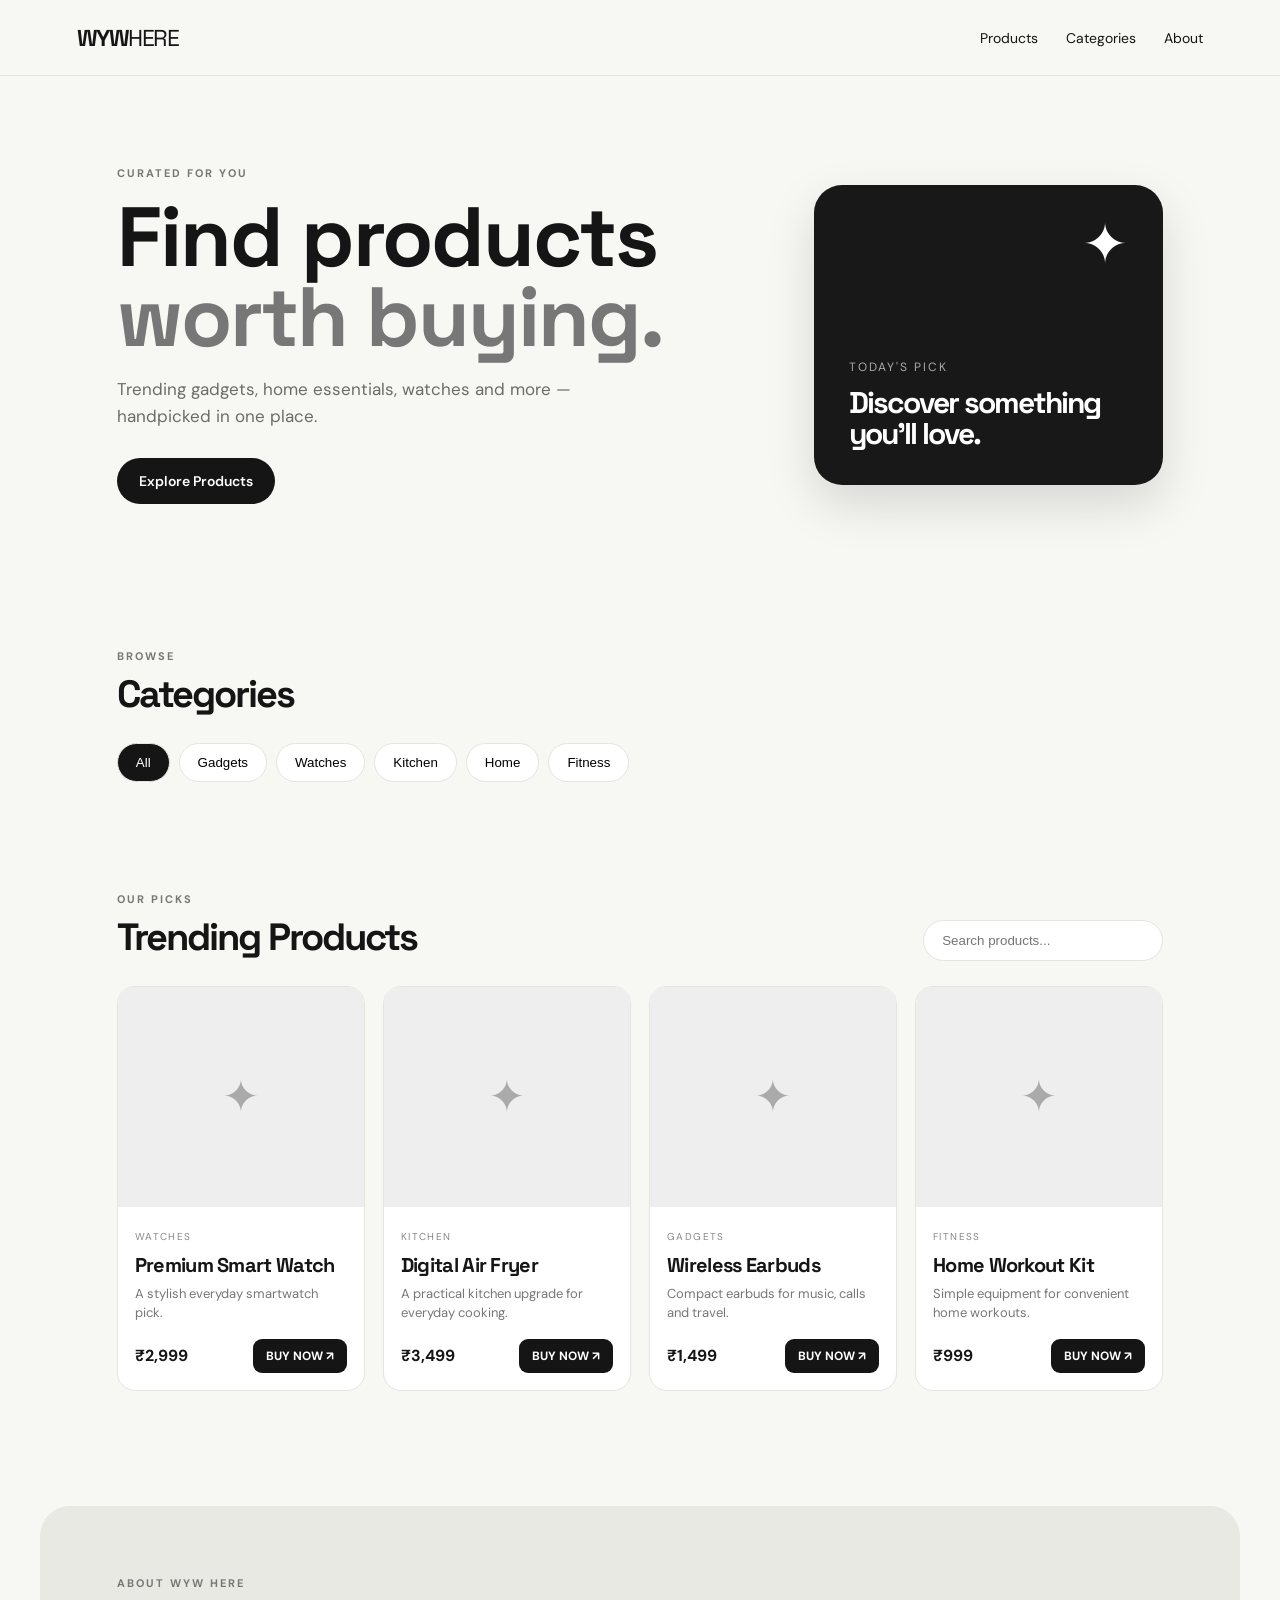
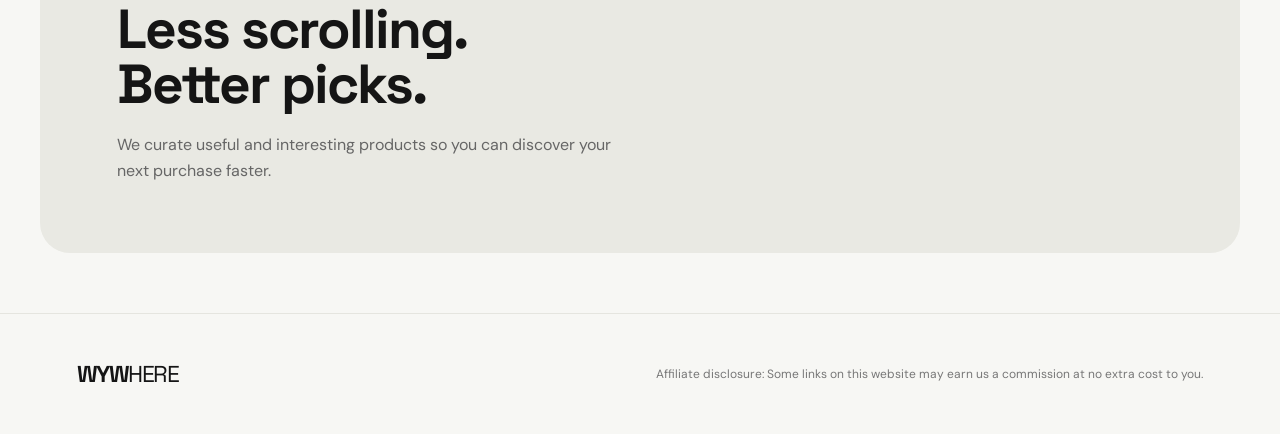
==== index.html @ dddff2cd "Add WYW HERE website" ====
<!DOCTYPE html>
<html lang="en">
<head>
  <meta charset="UTF-8">
  <meta name="viewport" content="width=device-width, initial-scale=1.0">
  <meta name="description" content="WYW Here - Discover useful products, trending finds and smart picks.">
  <title>WYW Here | Smart Product Picks</title>
  <link rel="stylesheet" href="style.css">
</head>
<body>
  <header class="header">
    <a class="logo" href="index.html">WYW<span>HERE</span></a>
    <nav>
      <a href="#products">Products</a>
      <a href="#categories">Categories</a>
      <a href="#about">About</a>
    </nav>
  </header>

  <main>
    <section class="hero">
      <div>
        <p class="eyebrow">CURATED FOR YOU</p>
        <h1>Find products<br><span>worth buying.</span></h1>
        <p class="hero-text">Trending gadgets, home essentials, watches and more — handpicked in one place.</p>
        <a class="primary-btn" href="#products">Explore Products</a>
      </div>
      <div class="hero-card">
        <div class="spark">✦</div>
        <p>Today's Pick</p>
        <h3>Discover something<br>you'll love.</h3>
      </div>
    </section>

    <section id="categories" class="section">
      <div class="section-head">
        <div><p class="eyebrow">BROWSE</p><h2>Categories</h2></div>
      </div>
      <div class="categories">
        <button data-category="All" class="cat active">All</button>
        <button data-category="Gadgets" class="cat">Gadgets</button>
        <button data-category="Watches" class="cat">Watches</button>
        <button data-category="Kitchen" class="cat">Kitchen</button>
        <button data-category="Home" class="cat">Home</button>
        <button data-category="Fitness" class="cat">Fitness</button>
      </div>
    </section>

    <section id="products" class="section">
      <div class="section-head products-head">
        <div><p class="eyebrow">OUR PICKS</p><h2>Trending Products</h2></div>
        <input id="search" class="search" type="search" placeholder="Search products...">
      </div>
      <div id="productGrid" class="product-grid"></div>
    </section>

    <section id="about" class="about">
      <p class="eyebrow">ABOUT WYW HERE</p>
      <h2>Less scrolling.<br>Better picks.</h2>
      <p>We curate useful and interesting products so you can discover your next purchase faster.</p>
    </section>
  </main>

  <footer>
    <div class="logo">WYW<span>HERE</span></div>
    <p>Affiliate disclosure: Some links on this website may earn us a commission at no extra cost to you.</p>
  </footer>

  <script src="products.js"></script>
  <script src="script.js"></script>
</body>
</html>
---- style.css ----
@import url('https://fonts.googleapis.com/css2?family=DM+Sans:wght@400;500;600;700&family=Space+Grotesk:wght@500;600;700&display=swap');
*{box-sizing:border-box;margin:0;padding:0}
:root{--bg:#f7f7f4;--ink:#151515;--muted:#6c6c67;--card:#fff;--line:#e5e5df}
body{font-family:"DM Sans",sans-serif;background:var(--bg);color:var(--ink)}
.header{height:76px;padding:0 6%;display:flex;align-items:center;justify-content:space-between;border-bottom:1px solid var(--line);background:#f7f7f4;position:sticky;top:0;z-index:10}
.logo{font-family:"Space Grotesk";font-weight:700;font-size:23px;letter-spacing:-1.5px;color:var(--ink);text-decoration:none}.logo span{font-weight:400}
nav{display:flex;gap:28px}nav a{color:var(--ink);text-decoration:none;font-size:14px}
.hero{max-width:1200px;margin:auto;min-height:500px;padding:90px 6%;display:grid;grid-template-columns:1.3fr .7fr;gap:50px;align-items:center}
.eyebrow{font-size:11px;font-weight:700;letter-spacing:2px;color:#777}
h1,h2,h3{font-family:"Space Grotesk",sans-serif;letter-spacing:-2px}
h1{font-size:clamp(50px,7vw,84px);line-height:.95;margin:18px 0}h1 span{color:#777}
.hero-text{max-width:500px;color:var(--muted);font-size:17px;line-height:1.6;margin-bottom:28px}
.primary-btn{display:inline-block;background:#151515;color:white;text-decoration:none;padding:14px 22px;border-radius:100px;font-weight:600;font-size:14px}
.hero-card{background:#181818;color:white;border-radius:28px;min-height:300px;padding:35px;display:flex;flex-direction:column;justify-content:flex-end;box-shadow:0 20px 50px #0002}.hero-card p{color:#aaa;font-size:12px;text-transform:uppercase;letter-spacing:2px}.hero-card h3{font-size:30px;line-height:1.05;margin-top:12px}.spark{font-size:55px;position:absolute;align-self:flex-end;margin-bottom:170px;color:#fff}
.section{max-width:1200px;margin:auto;padding:55px 6%}.section-head{display:flex;justify-content:space-between;align-items:end;margin-bottom:25px}h2{font-size:38px;margin-top:7px}
.categories{display:flex;gap:9px;flex-wrap:wrap}.cat{border:1px solid var(--line);background:white;border-radius:100px;padding:11px 18px;cursor:pointer}.cat.active{background:#151515;color:white}
.search{border:1px solid var(--line);background:white;border-radius:100px;padding:12px 18px;width:240px;outline:none}
.product-grid{display:grid;grid-template-columns:repeat(4,1fr);gap:18px}.product{background:var(--card);border:1px solid var(--line);border-radius:18px;overflow:hidden;transition:.2s}.product:hover{transform:translateY(-4px);box-shadow:0 15px 35px #0000000d}
.product-img{height:220px;background:#eee;display:flex;align-items:center;justify-content:center;overflow:hidden}.product-img img{width:100%;height:100%;object-fit:cover}.placeholder{font-size:45px;color:#aaa}
.product-info{padding:17px}.tag{font-size:10px;text-transform:uppercase;letter-spacing:1.4px;color:#888}.product h3{font-size:20px;letter-spacing:-.7px;margin:7px 0}.desc{font-size:13px;color:#777;line-height:1.45;min-height:38px}.bottom{display:flex;align-items:center;justify-content:space-between;margin-top:16px}.price{font-weight:700}.buy{background:#151515;color:#fff;text-decoration:none;padding:9px 13px;border-radius:9px;font-size:12px;font-weight:700}
.about{max-width:1200px;margin:60px auto;padding:70px 6%;background:#e9e9e3;border-radius:30px}.about h2{font-size:55px;line-height:1;margin:12px 0 20px}.about p:last-child{max-width:500px;color:#666;line-height:1.6}
footer{padding:45px 6%;border-top:1px solid var(--line);display:flex;justify-content:space-between;gap:30px;align-items:center;color:#777;font-size:12px}footer p{max-width:550px;text-align:right}
@media(max-width:850px){.hero{grid-template-columns:1fr;padding-top:60px}.hero-card{min-height:220px}.product-grid{grid-template-columns:repeat(2,1fr)}.products-head{align-items:start;flex-direction:column;gap:15px}.search{width:100%}}
@media(max-width:520px){nav{display:none}.header{padding:0 5%}.section{padding:40px 5%}.product-grid{grid-template-columns:1fr}.hero{padding:55px 5%}.about{margin:30px 5%;padding:45px 7%}.about h2{font-size:42px}footer{flex-direction:column;align-items:flex-start}footer p{text-align:left}}
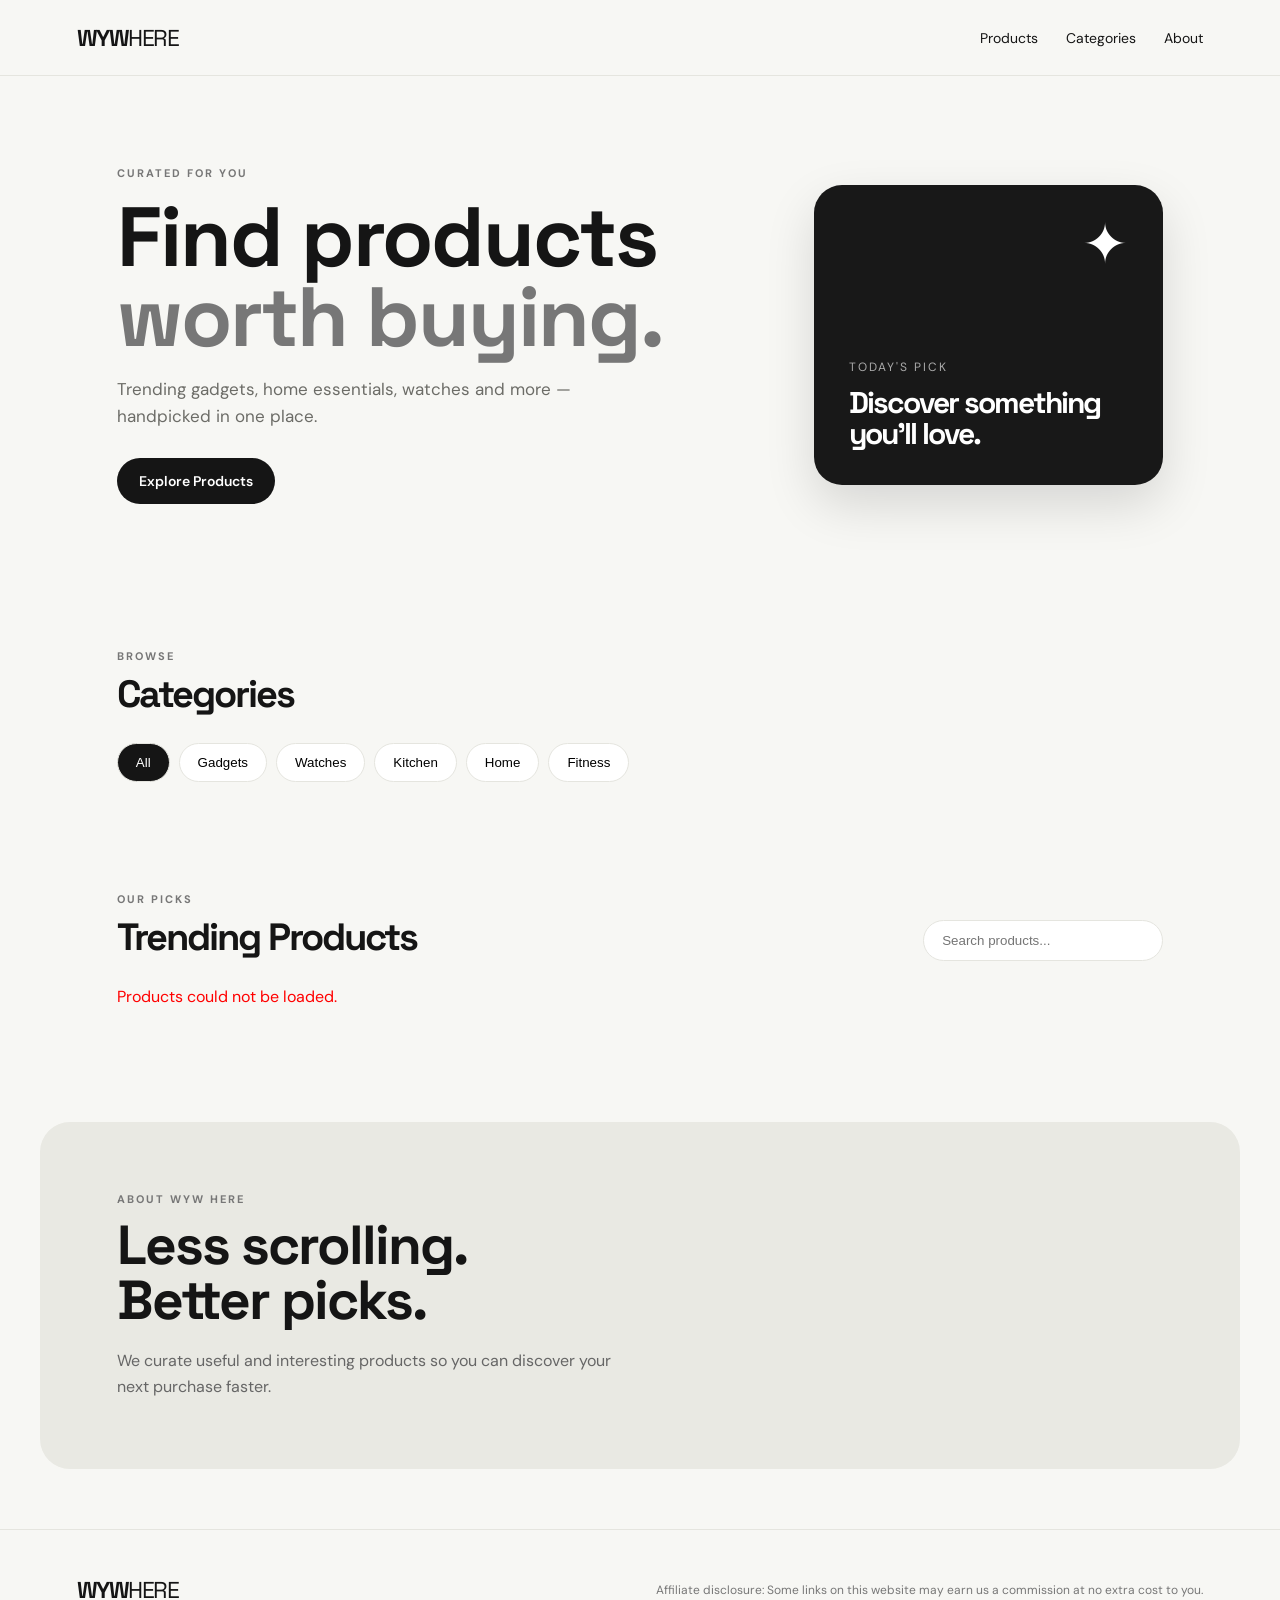
==== commit 28ac5f34: "Remove products.js script reference from index.html" ====
--- a/index.html
+++ b/index.html
@@ -66,7 +66,6 @@
     <p>Affiliate disclosure: Some links on this website may earn us a commission at no extra cost to you.</p>
   </footer>
 
-  <script src="products.js"></script>
   <script src="script.js"></script>
 </body>
-</html>+</html>
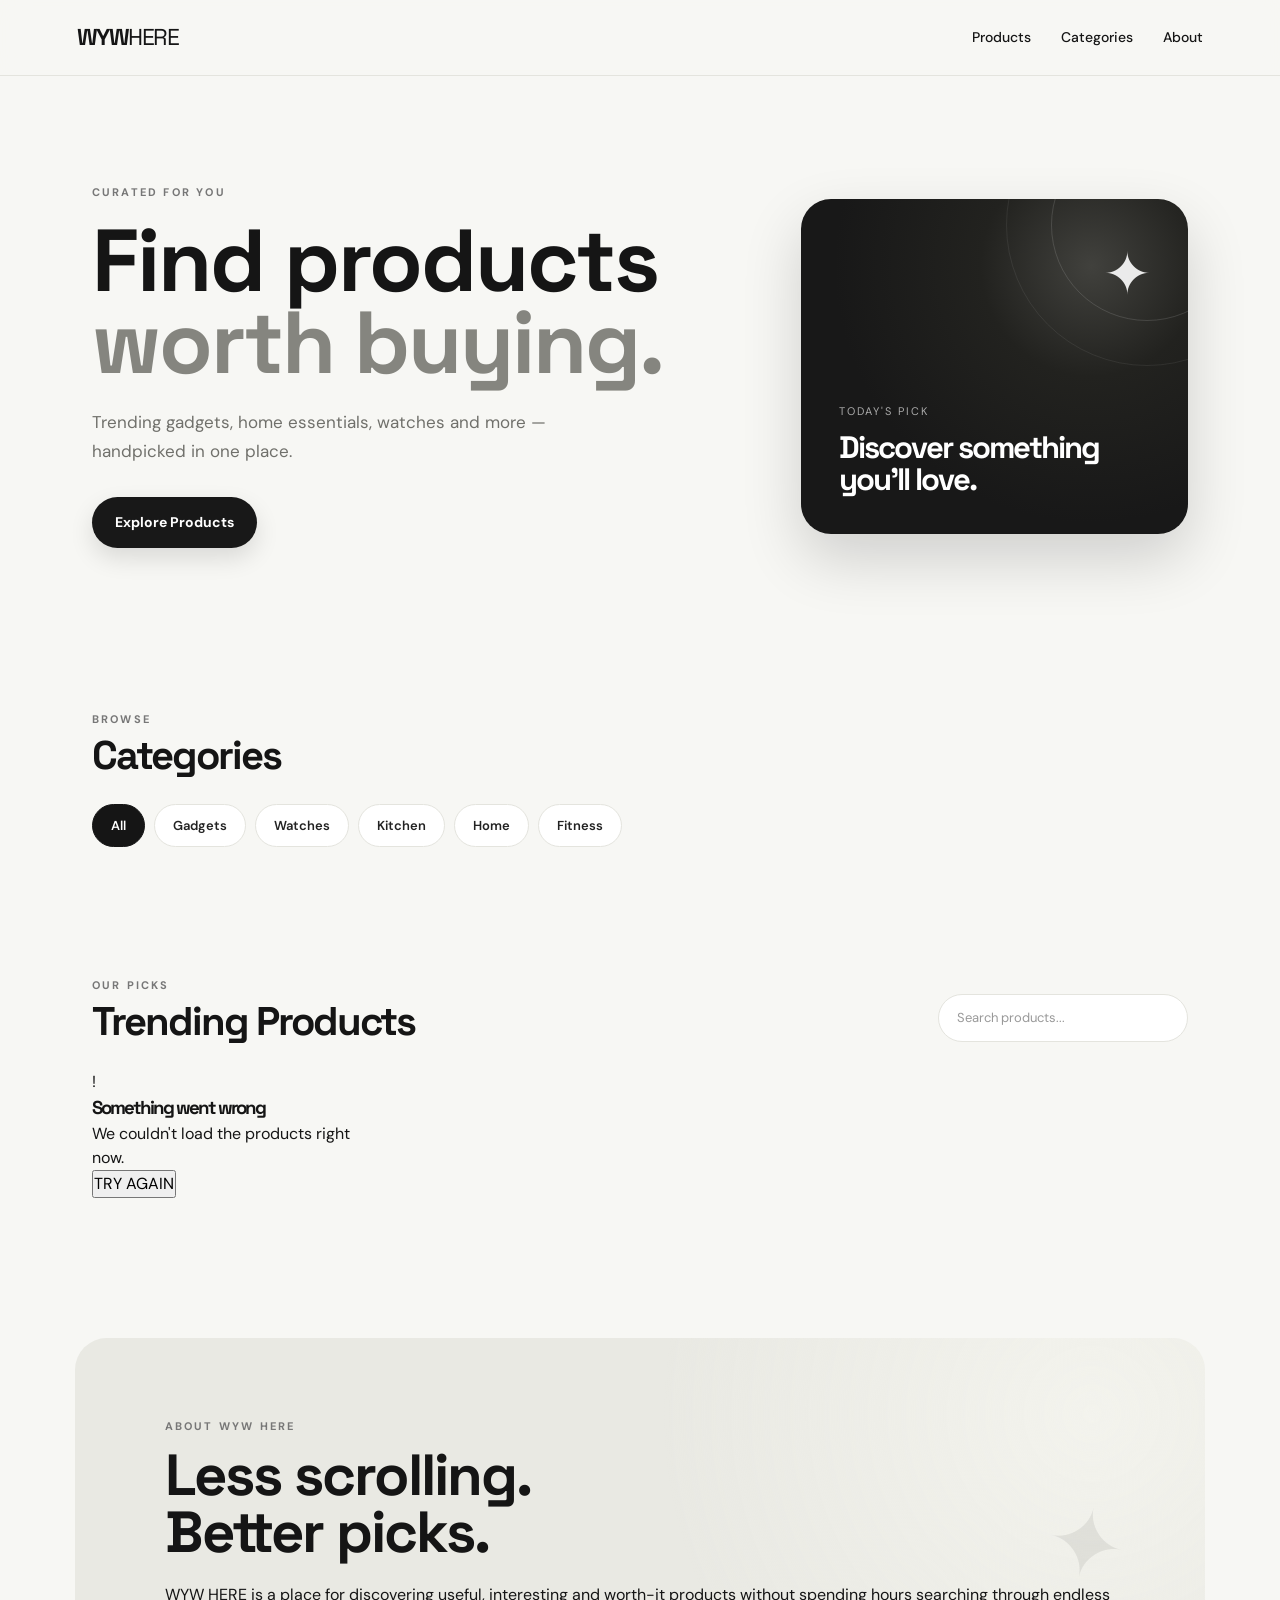
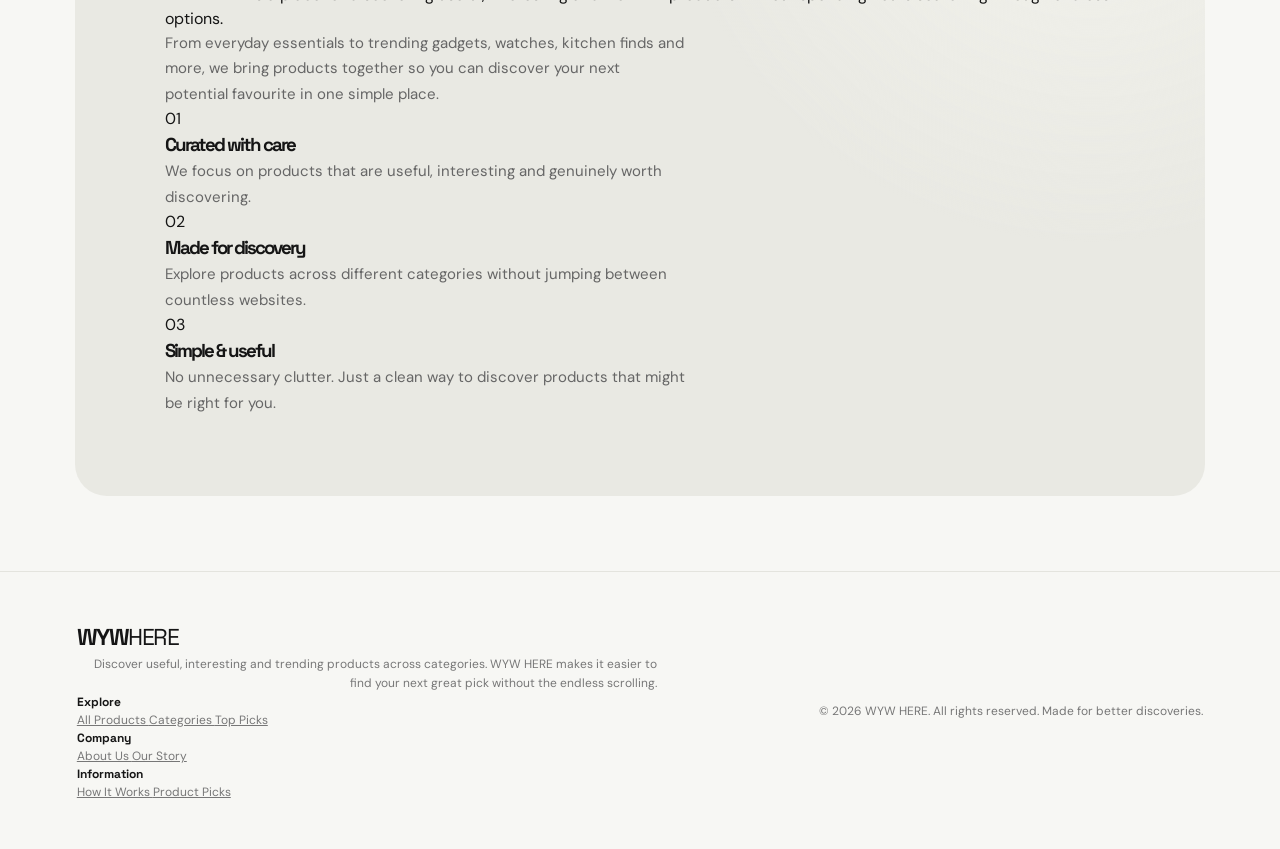
==== commit 2e656adf: "Refactor HTML structure and update content Updated meta tags, header, hero section, categories, prod" ====
--- a/index.html
+++ b/index.html
@@ -1,71 +1,521 @@
 <!DOCTYPE html>
 <html lang="en">
+
 <head>
+
   <meta charset="UTF-8">
-  <meta name="viewport" content="width=device-width, initial-scale=1.0">
-  <meta name="description" content="WYW Here - Discover useful products, trending finds and smart picks.">
-  <title>WYW Here | Smart Product Picks</title>
-  <link rel="stylesheet" href="style.css">
+
+  <meta
+    name="viewport"
+    content="width=device-width, initial-scale=1.0"
+  >
+
+  <meta
+    name="description"
+    content="WYW HERE - Discover useful, interesting and trending products worth buying."
+  >
+
+  <title>WYW HERE | Smart Product Picks</title>
+
+  <link
+    rel="stylesheet"
+    href="style.css"
+  >
+
 </head>
+
+
 <body>
+
+
+  <!-- =====================================================
+       HEADER
+  ===================================================== -->
+
   <header class="header">
-    <a class="logo" href="index.html">WYW<span>HERE</span></a>
+
+    <a
+      class="logo"
+      href="index.html"
+    >
+      WYW<span>HERE</span>
+    </a>
+
+
     <nav>
-      <a href="#products">Products</a>
-      <a href="#categories">Categories</a>
-      <a href="#about">About</a>
+
+      <a href="#products">
+        Products
+      </a>
+
+      <a href="#categories">
+        Categories
+      </a>
+
+      <a href="#about">
+        About
+      </a>
+
     </nav>
+
   </header>
 
+
+
   <main>
+
+
+    <!-- =====================================================
+         HERO
+    ===================================================== -->
+
     <section class="hero">
+
       <div>
-        <p class="eyebrow">CURATED FOR YOU</p>
-        <h1>Find products<br><span>worth buying.</span></h1>
-        <p class="hero-text">Trending gadgets, home essentials, watches and more — handpicked in one place.</p>
-        <a class="primary-btn" href="#products">Explore Products</a>
-      </div>
+
+        <p class="eyebrow">
+          CURATED FOR YOU
+        </p>
+
+
+        <h1>
+          Find products<br>
+          <span>worth buying.</span>
+        </h1>
+
+
+        <p class="hero-text">
+          Trending gadgets, home essentials, watches and more —
+          handpicked in one place.
+        </p>
+
+
+        <a
+          class="primary-btn"
+          href="#products"
+        >
+          Explore Products
+        </a>
+
+      </div>
+
+
+
       <div class="hero-card">
-        <div class="spark">✦</div>
-        <p>Today's Pick</p>
-        <h3>Discover something<br>you'll love.</h3>
-      </div>
+
+        <div class="spark">
+          ✦
+        </div>
+
+
+        <p>
+          TODAY'S PICK
+        </p>
+
+
+        <h3>
+          Discover something<br>
+          you'll love.
+        </h3>
+
+      </div>
+
     </section>
 
-    <section id="categories" class="section">
+
+
+    <!-- =====================================================
+         CATEGORIES
+    ===================================================== -->
+
+    <section
+      id="categories"
+      class="section"
+    >
+
       <div class="section-head">
-        <div><p class="eyebrow">BROWSE</p><h2>Categories</h2></div>
-      </div>
+
+        <div>
+
+          <p class="eyebrow">
+            BROWSE
+          </p>
+
+          <h2>
+            Categories
+          </h2>
+
+        </div>
+
+      </div>
+
+
+
       <div class="categories">
-        <button data-category="All" class="cat active">All</button>
-        <button data-category="Gadgets" class="cat">Gadgets</button>
-        <button data-category="Watches" class="cat">Watches</button>
-        <button data-category="Kitchen" class="cat">Kitchen</button>
-        <button data-category="Home" class="cat">Home</button>
-        <button data-category="Fitness" class="cat">Fitness</button>
-      </div>
+
+        <button
+          data-category="All"
+          class="cat active"
+        >
+          All
+        </button>
+
+
+        <button
+          data-category="Gadgets"
+          class="cat"
+        >
+          Gadgets
+        </button>
+
+
+        <button
+          data-category="Watches"
+          class="cat"
+        >
+          Watches
+        </button>
+
+
+        <button
+          data-category="Kitchen"
+          class="cat"
+        >
+          Kitchen
+        </button>
+
+
+        <button
+          data-category="Home"
+          class="cat"
+        >
+          Home
+        </button>
+
+
+        <button
+          data-category="Fitness"
+          class="cat"
+        >
+          Fitness
+        </button>
+
+      </div>
+
     </section>
 
-    <section id="products" class="section">
+
+
+    <!-- =====================================================
+         PRODUCTS
+    ===================================================== -->
+
+    <section
+      id="products"
+      class="section"
+    >
+
       <div class="section-head products-head">
-        <div><p class="eyebrow">OUR PICKS</p><h2>Trending Products</h2></div>
-        <input id="search" class="search" type="search" placeholder="Search products...">
-      </div>
-      <div id="productGrid" class="product-grid"></div>
+
+        <div>
+
+          <p class="eyebrow">
+            OUR PICKS
+          </p>
+
+          <h2>
+            Trending Products
+          </h2>
+
+        </div>
+
+
+        <input
+          id="search"
+          class="search"
+          type="search"
+          placeholder="Search products..."
+          aria-label="Search products"
+        >
+
+      </div>
+
+
+
+      <div
+        id="productGrid"
+        class="product-grid"
+      ></div>
+
     </section>
 
-    <section id="about" class="about">
-      <p class="eyebrow">ABOUT WYW HERE</p>
-      <h2>Less scrolling.<br>Better picks.</h2>
-      <p>We curate useful and interesting products so you can discover your next purchase faster.</p>
+
+
+    <!-- =====================================================
+         ABOUT WYW HERE
+    ===================================================== -->
+
+    <section
+      id="about"
+      class="about"
+    >
+
+
+      <div class="about-top">
+
+
+        <!-- LEFT -->
+
+        <div>
+
+          <p class="eyebrow">
+            ABOUT WYW HERE
+          </p>
+
+
+          <h2>
+            Less scrolling.<br>
+            Better picks.
+          </h2>
+
+        </div>
+
+
+
+        <!-- RIGHT -->
+
+        <div class="about-intro">
+
+          <p>
+            WYW HERE is a place for discovering useful,
+            interesting and worth-it products without spending
+            hours searching through endless options.
+          </p>
+
+
+          <p>
+            From everyday essentials to trending gadgets,
+            watches, kitchen finds and more, we bring products
+            together so you can discover your next potential
+            favourite in one simple place.
+          </p>
+
+        </div>
+
+      </div>
+
+
+
+      <!-- ABOUT FEATURES -->
+
+      <div class="about-features">
+
+
+        <div class="about-feature">
+
+          <div class="feature-number">
+            01
+          </div>
+
+
+          <h3>
+            Curated with care
+          </h3>
+
+
+          <p>
+            We focus on products that are useful,
+            interesting and genuinely worth discovering.
+          </p>
+
+        </div>
+
+
+
+        <div class="about-feature">
+
+          <div class="feature-number">
+            02
+          </div>
+
+
+          <h3>
+            Made for discovery
+          </h3>
+
+
+          <p>
+            Explore products across different categories
+            without jumping between countless websites.
+          </p>
+
+        </div>
+
+
+
+        <div class="about-feature">
+
+          <div class="feature-number">
+            03
+          </div>
+
+
+          <h3>
+            Simple & useful
+          </h3>
+
+
+          <p>
+            No unnecessary clutter. Just a clean way to
+            discover products that might be right for you.
+          </p>
+
+        </div>
+
+
+      </div>
+
+
     </section>
+
+
   </main>
 
-  <footer>
-    <div class="logo">WYW<span>HERE</span></div>
-    <p>Affiliate disclosure: Some links on this website may earn us a commission at no extra cost to you.</p>
+
+
+  <!-- =====================================================
+       FOOTER
+  ===================================================== -->
+
+  <footer class="site-footer">
+
+
+    <div class="footer-main">
+
+
+      <!-- BRAND -->
+
+      <div class="footer-brand">
+
+        <a
+          class="logo"
+          href="index.html"
+        >
+          WYW<span>HERE</span>
+        </a>
+
+
+        <p>
+          Discover useful, interesting and trending products
+          across categories. WYW HERE makes it easier to find
+          your next great pick without the endless scrolling.
+        </p>
+
+      </div>
+
+
+
+      <!-- EXPLORE -->
+
+      <div class="footer-column">
+
+        <h4>
+          Explore
+        </h4>
+
+
+        <a href="#products">
+          All Products
+        </a>
+
+
+        <a href="#categories">
+          Categories
+        </a>
+
+
+        <a href="#products">
+          Top Picks
+        </a>
+
+      </div>
+
+
+
+      <!-- COMPANY -->
+
+      <div class="footer-column">
+
+        <h4>
+          Company
+        </h4>
+
+
+        <a href="#about">
+          About Us
+        </a>
+
+
+        <a href="#about">
+          Our Story
+        </a>
+
+      </div>
+
+
+
+      <!-- INFORMATION -->
+
+      <div class="footer-column">
+
+        <h4>
+          Information
+        </h4>
+
+
+        <a href="#about">
+          How It Works
+        </a>
+
+
+        <a href="#products">
+          Product Picks
+        </a>
+
+      </div>
+
+
+    </div>
+
+
+
+    <!-- FOOTER BOTTOM -->
+
+    <div class="footer-bottom">
+
+      <span>
+        © 2026 WYW HERE. All rights reserved.
+      </span>
+
+
+      <span>
+        Made for better discoveries.
+      </span>
+
+    </div>
+
+
   </footer>
 
+
+
+  <!-- =====================================================
+       JAVASCRIPT
+  ===================================================== -->
+
   <script src="script.js"></script>
+
+
 </body>
+
 </html>
--- a/style.css
+++ b/style.css
@@ -1,24 +1,1462 @@
 @import url('https://fonts.googleapis.com/css2?family=DM+Sans:wght@400;500;600;700&family=Space+Grotesk:wght@500;600;700&display=swap');
-*{box-sizing:border-box;margin:0;padding:0}
-:root{--bg:#f7f7f4;--ink:#151515;--muted:#6c6c67;--card:#fff;--line:#e5e5df}
-body{font-family:"DM Sans",sans-serif;background:var(--bg);color:var(--ink)}
-.header{height:76px;padding:0 6%;display:flex;align-items:center;justify-content:space-between;border-bottom:1px solid var(--line);background:#f7f7f4;position:sticky;top:0;z-index:10}
-.logo{font-family:"Space Grotesk";font-weight:700;font-size:23px;letter-spacing:-1.5px;color:var(--ink);text-decoration:none}.logo span{font-weight:400}
-nav{display:flex;gap:28px}nav a{color:var(--ink);text-decoration:none;font-size:14px}
-.hero{max-width:1200px;margin:auto;min-height:500px;padding:90px 6%;display:grid;grid-template-columns:1.3fr .7fr;gap:50px;align-items:center}
-.eyebrow{font-size:11px;font-weight:700;letter-spacing:2px;color:#777}
-h1,h2,h3{font-family:"Space Grotesk",sans-serif;letter-spacing:-2px}
-h1{font-size:clamp(50px,7vw,84px);line-height:.95;margin:18px 0}h1 span{color:#777}
-.hero-text{max-width:500px;color:var(--muted);font-size:17px;line-height:1.6;margin-bottom:28px}
-.primary-btn{display:inline-block;background:#151515;color:white;text-decoration:none;padding:14px 22px;border-radius:100px;font-weight:600;font-size:14px}
-.hero-card{background:#181818;color:white;border-radius:28px;min-height:300px;padding:35px;display:flex;flex-direction:column;justify-content:flex-end;box-shadow:0 20px 50px #0002}.hero-card p{color:#aaa;font-size:12px;text-transform:uppercase;letter-spacing:2px}.hero-card h3{font-size:30px;line-height:1.05;margin-top:12px}.spark{font-size:55px;position:absolute;align-self:flex-end;margin-bottom:170px;color:#fff}
-.section{max-width:1200px;margin:auto;padding:55px 6%}.section-head{display:flex;justify-content:space-between;align-items:end;margin-bottom:25px}h2{font-size:38px;margin-top:7px}
-.categories{display:flex;gap:9px;flex-wrap:wrap}.cat{border:1px solid var(--line);background:white;border-radius:100px;padding:11px 18px;cursor:pointer}.cat.active{background:#151515;color:white}
-.search{border:1px solid var(--line);background:white;border-radius:100px;padding:12px 18px;width:240px;outline:none}
-.product-grid{display:grid;grid-template-columns:repeat(4,1fr);gap:18px}.product{background:var(--card);border:1px solid var(--line);border-radius:18px;overflow:hidden;transition:.2s}.product:hover{transform:translateY(-4px);box-shadow:0 15px 35px #0000000d}
-.product-img{height:220px;background:#eee;display:flex;align-items:center;justify-content:center;overflow:hidden}.product-img img{width:100%;height:100%;object-fit:cover}.placeholder{font-size:45px;color:#aaa}
-.product-info{padding:17px}.tag{font-size:10px;text-transform:uppercase;letter-spacing:1.4px;color:#888}.product h3{font-size:20px;letter-spacing:-.7px;margin:7px 0}.desc{font-size:13px;color:#777;line-height:1.45;min-height:38px}.bottom{display:flex;align-items:center;justify-content:space-between;margin-top:16px}.price{font-weight:700}.buy{background:#151515;color:#fff;text-decoration:none;padding:9px 13px;border-radius:9px;font-size:12px;font-weight:700}
-.about{max-width:1200px;margin:60px auto;padding:70px 6%;background:#e9e9e3;border-radius:30px}.about h2{font-size:55px;line-height:1;margin:12px 0 20px}.about p:last-child{max-width:500px;color:#666;line-height:1.6}
-footer{padding:45px 6%;border-top:1px solid var(--line);display:flex;justify-content:space-between;gap:30px;align-items:center;color:#777;font-size:12px}footer p{max-width:550px;text-align:right}
-@media(max-width:850px){.hero{grid-template-columns:1fr;padding-top:60px}.hero-card{min-height:220px}.product-grid{grid-template-columns:repeat(2,1fr)}.products-head{align-items:start;flex-direction:column;gap:15px}.search{width:100%}}
-@media(max-width:520px){nav{display:none}.header{padding:0 5%}.section{padding:40px 5%}.product-grid{grid-template-columns:1fr}.hero{padding:55px 5%}.about{margin:30px 5%;padding:45px 7%}.about h2{font-size:42px}footer{flex-direction:column;align-items:flex-start}footer p{text-align:left}}
+
+/* =========================================================
+   RESET
+========================================================= */
+
+*{
+  box-sizing:border-box;
+  margin:0;
+  padding:0;
+}
+
+html{
+  scroll-behavior:smooth;
+}
+
+body{
+  font-family:"DM Sans",sans-serif;
+  background:#f7f7f4;
+  color:#151515;
+  line-height:1.5;
+  overflow-x:hidden;
+}
+
+img{
+  display:block;
+  max-width:100%;
+}
+
+button,
+input{
+  font:inherit;
+}
+
+button{
+  cursor:pointer;
+}
+
+a{
+  color:inherit;
+}
+
+:root{
+  --bg:#f7f7f4;
+  --surface:#ffffff;
+  --surface-soft:#eeeeea;
+  --ink:#151515;
+  --muted:#70706b;
+  --muted-light:#92928c;
+  --line:#e4e4de;
+  --dark:#181818;
+  --radius:20px;
+  --shadow:0 18px 45px rgba(0,0,0,.07);
+  --shadow-hover:0 25px 60px rgba(0,0,0,.12);
+}
+
+
+/* =========================================================
+   GLOBAL TYPOGRAPHY
+========================================================= */
+
+h1,
+h2,
+h3,
+h4{
+  font-family:"Space Grotesk",sans-serif;
+  color:var(--ink);
+}
+
+h1,
+h2,
+h3{
+  letter-spacing:-2px;
+}
+
+::selection{
+  background:#151515;
+  color:#fff;
+}
+
+
+/* =========================================================
+   HEADER
+========================================================= */
+
+.header{
+  height:76px;
+  padding:0 6%;
+  display:flex;
+  align-items:center;
+  justify-content:space-between;
+
+  background:rgba(247,247,244,.92);
+  backdrop-filter:blur(14px);
+  -webkit-backdrop-filter:blur(14px);
+
+  border-bottom:1px solid var(--line);
+
+  position:sticky;
+  top:0;
+  z-index:100;
+
+  transition:.25s ease;
+}
+
+.logo{
+  font-family:"Space Grotesk",sans-serif;
+  font-weight:700;
+  font-size:23px;
+  letter-spacing:-1.5px;
+  color:var(--ink);
+  text-decoration:none;
+  white-space:nowrap;
+}
+
+.logo span{
+  font-weight:400;
+}
+
+nav{
+  display:flex;
+  align-items:center;
+  gap:30px;
+}
+
+nav a{
+  position:relative;
+  color:var(--ink);
+  text-decoration:none;
+  font-size:14px;
+  font-weight:500;
+  padding:8px 0;
+}
+
+nav a::after{
+  content:"";
+  position:absolute;
+  left:0;
+  bottom:2px;
+  width:0;
+  height:1.5px;
+  background:#151515;
+  transition:.25s ease;
+}
+
+nav a:hover::after{
+  width:100%;
+}
+
+
+/* =========================================================
+   HERO
+========================================================= */
+
+.hero{
+  max-width:1250px;
+  margin:auto;
+
+  min-height:570px;
+
+  padding:95px 6% 85px;
+
+  display:grid;
+  grid-template-columns:1.25fr .75fr;
+  gap:65px;
+
+  align-items:center;
+}
+
+.eyebrow{
+  font-size:11px;
+  font-weight:700;
+  letter-spacing:2.2px;
+  color:#777;
+}
+
+.hero h1{
+  font-size:clamp(54px,7vw,88px);
+  line-height:.93;
+  margin:20px 0 24px;
+  max-width:850px;
+}
+
+.hero h1 span{
+  color:#85857f;
+}
+
+.hero-text{
+  max-width:520px;
+  color:var(--muted);
+  font-size:17px;
+  line-height:1.7;
+  margin-bottom:32px;
+}
+
+.primary-btn{
+  display:inline-flex;
+  align-items:center;
+  justify-content:center;
+  gap:8px;
+
+  background:var(--dark);
+  color:#fff;
+
+  text-decoration:none;
+
+  padding:15px 23px;
+
+  border-radius:999px;
+
+  font-size:14px;
+  font-weight:700;
+
+  box-shadow:0 10px 25px rgba(0,0,0,.12);
+
+  transition:
+    transform .2s ease,
+    box-shadow .2s ease,
+    background .2s ease;
+}
+
+.primary-btn:hover{
+  background:#000;
+  transform:translateY(-2px);
+  box-shadow:0 15px 32px rgba(0,0,0,.18);
+}
+
+.primary-btn:active{
+  transform:translateY(0);
+}
+
+
+/* =========================================================
+   HERO CARD
+========================================================= */
+
+.hero-card{
+  position:relative;
+  overflow:hidden;
+
+  background:
+    radial-gradient(
+      circle at 75% 20%,
+      #41413d 0,
+      #22221f 28%,
+      #181818 65%
+    );
+
+  color:#fff;
+
+  border-radius:30px;
+
+  min-height:335px;
+
+  padding:38px;
+
+  display:flex;
+  flex-direction:column;
+  justify-content:flex-end;
+
+  box-shadow:0 25px 60px rgba(0,0,0,.16);
+
+  transition:
+    transform .3s ease,
+    box-shadow .3s ease;
+}
+
+.hero-card::before{
+  content:"";
+  position:absolute;
+
+  width:190px;
+  height:190px;
+
+  border:1px solid rgba(255,255,255,.13);
+  border-radius:50%;
+
+  top:-70px;
+  right:-55px;
+}
+
+.hero-card::after{
+  content:"";
+  position:absolute;
+
+  width:280px;
+  height:280px;
+
+  border:1px solid rgba(255,255,255,.07);
+  border-radius:50%;
+
+  top:-115px;
+  right:-100px;
+}
+
+.hero-card:hover{
+  transform:translateY(-5px);
+  box-shadow:0 30px 70px rgba(0,0,0,.2);
+}
+
+.hero-card p{
+  position:relative;
+  z-index:2;
+
+  color:#aaa;
+  font-size:11px;
+  text-transform:uppercase;
+  letter-spacing:2px;
+}
+
+.hero-card h3{
+  position:relative;
+  z-index:2;
+
+  color:#fff;
+
+  font-size:31px;
+  line-height:1.04;
+
+  margin-top:12px;
+}
+
+.spark{
+  position:absolute;
+
+  top:32px;
+  right:36px;
+
+  font-size:58px;
+
+  color:#fff;
+
+  opacity:.9;
+
+  z-index:2;
+
+  animation:
+    sparkle 3s ease-in-out infinite;
+}
+
+@keyframes sparkle{
+
+  0%,
+  100%{
+    transform:rotate(0deg) scale(1);
+  }
+
+  50%{
+    transform:rotate(12deg) scale(1.08);
+  }
+
+}
+
+
+/* =========================================================
+   SECTIONS
+========================================================= */
+
+.section{
+  max-width:1250px;
+  margin:auto;
+  padding:65px 6%;
+}
+
+.section-head{
+  display:flex;
+  justify-content:space-between;
+  align-items:flex-end;
+
+  gap:25px;
+
+  margin-bottom:28px;
+}
+
+h2{
+  font-size:40px;
+  line-height:1;
+  margin-top:8px;
+}
+
+
+/* =========================================================
+   CATEGORIES
+========================================================= */
+
+.categories{
+  display:flex;
+  gap:9px;
+  flex-wrap:wrap;
+}
+
+.cat{
+  border:1px solid var(--line);
+
+  background:#fff;
+  color:#222;
+
+  border-radius:999px;
+
+  padding:11px 18px;
+
+  font-size:13px;
+  font-weight:600;
+
+  transition:
+    background .2s ease,
+    color .2s ease,
+    border-color .2s ease,
+    transform .2s ease;
+}
+
+.cat:hover{
+  transform:translateY(-1px);
+  border-color:#c8c8c2;
+}
+
+.cat.active{
+  background:#151515;
+  color:#fff;
+  border-color:#151515;
+}
+
+
+/* =========================================================
+   SEARCH
+========================================================= */
+
+.search{
+  width:250px;
+
+  border:1px solid var(--line);
+
+  background:#fff;
+
+  color:#151515;
+
+  border-radius:999px;
+
+  padding:13px 18px;
+
+  outline:none;
+
+  font-size:13px;
+
+  transition:
+    border-color .2s ease,
+    box-shadow .2s ease,
+    width .2s ease;
+}
+
+.search::placeholder{
+  color:#999;
+}
+
+.search:focus{
+  border-color:#151515;
+  box-shadow:0 0 0 4px rgba(0,0,0,.05);
+}
+
+
+/* =========================================================
+   PRODUCT GRID
+========================================================= */
+
+.product-grid{
+  display:grid;
+  grid-template-columns:repeat(4,1fr);
+  gap:20px;
+}
+
+
+/* =========================================================
+   PRODUCT CARD
+========================================================= */
+
+.product{
+  background:var(--surface);
+
+  border:1px solid var(--line);
+
+  border-radius:20px;
+
+  overflow:hidden;
+
+  position:relative;
+
+  transition:
+    transform .25s ease,
+    box-shadow .25s ease,
+    border-color .25s ease;
+}
+
+.product:hover{
+  transform:translateY(-6px);
+
+  box-shadow:var(--shadow-hover);
+
+  border-color:#d8d8d1;
+}
+
+
+/* =========================================================
+   PRODUCT IMAGE
+========================================================= */
+
+.product-img{
+  height:235px;
+
+  background:
+    linear-gradient(
+      135deg,
+      #f0f0ec,
+      #e7e7e1
+    );
+
+  display:flex;
+  align-items:center;
+  justify-content:center;
+
+  overflow:hidden;
+
+  position:relative;
+}
+
+.product-img::after{
+  content:"";
+
+  position:absolute;
+  inset:0;
+
+  background:linear-gradient(
+    120deg,
+    transparent 35%,
+    rgba(255,255,255,.35),
+    transparent 65%
+  );
+
+  transform:translateX(-120%);
+
+  transition:.6s ease;
+
+  pointer-events:none;
+}
+
+.product:hover .product-img::after{
+  transform:translateX(120%);
+}
+
+.product-img img{
+  width:100%;
+  height:100%;
+
+  object-fit:cover;
+
+  transition:
+    transform .45s ease;
+}
+
+.product:hover .product-img img{
+  transform:scale(1.045);
+}
+
+.placeholder{
+  font-size:52px;
+  color:#aaa;
+}
+
+
+/* =========================================================
+   PRODUCT INFO
+========================================================= */
+
+.product-info{
+  padding:19px;
+}
+
+.tag{
+  display:inline-block;
+
+  font-size:10px;
+
+  text-transform:uppercase;
+
+  letter-spacing:1.5px;
+
+  color:#888;
+
+  font-weight:700;
+}
+
+.product h3{
+  font-size:20px;
+  line-height:1.15;
+
+  letter-spacing:-.8px;
+
+  margin:8px 0 7px;
+
+  display:-webkit-box;
+  -webkit-line-clamp:2;
+  -webkit-box-orient:vertical;
+
+  overflow:hidden;
+}
+
+.desc{
+  font-size:13px;
+  color:#777;
+
+  line-height:1.5;
+
+  min-height:39px;
+
+  display:-webkit-box;
+  -webkit-line-clamp:2;
+  -webkit-box-orient:vertical;
+
+  overflow:hidden;
+}
+
+.bottom{
+  display:flex;
+  align-items:center;
+  justify-content:space-between;
+
+  gap:12px;
+
+  margin-top:17px;
+}
+
+.price{
+  font-size:16px;
+  font-weight:700;
+  white-space:nowrap;
+}
+
+.buy{
+  display:inline-flex;
+  align-items:center;
+  justify-content:center;
+
+  background:#151515;
+  color:#fff;
+
+  text-decoration:none;
+
+  padding:10px 14px;
+
+  border-radius:10px;
+
+  font-size:11px;
+  font-weight:700;
+
+  white-space:nowrap;
+
+  transition:
+    background .2s ease,
+    transform .2s ease;
+}
+
+.buy:hover{
+  background:#000;
+  transform:translateY(-1px);
+}
+
+
+/* =========================================================
+   ABOUT
+========================================================= */
+
+.about{
+  max-width:1130px;
+
+  margin:75px auto;
+
+  padding:80px 7%;
+
+  background:
+    radial-gradient(
+      circle at 90% 10%,
+      #f3f3ed,
+      transparent 35%
+    ),
+    #e9e9e3;
+
+  border-radius:32px;
+
+  position:relative;
+
+  overflow:hidden;
+}
+
+.about::after{
+  content:"✦";
+
+  position:absolute;
+
+  right:7%;
+  top:18%;
+
+  font-size:95px;
+
+  color:rgba(0,0,0,.07);
+
+  transform:rotate(12deg);
+}
+
+.about h2{
+  font-size:58px;
+
+  line-height:.98;
+
+  margin:13px 0 22px;
+}
+
+.about p:last-child{
+  max-width:520px;
+
+  color:#666;
+
+  line-height:1.7;
+
+  font-size:15px;
+}
+
+
+/* =========================================================
+   FOOTER
+========================================================= */
+
+footer{
+  padding:48px 6%;
+
+  border-top:1px solid var(--line);
+
+  display:flex;
+
+  justify-content:space-between;
+
+  align-items:center;
+
+  gap:30px;
+
+  color:#777;
+
+  font-size:12px;
+
+  background:#f7f7f4;
+}
+
+footer p{
+  max-width:580px;
+
+  text-align:right;
+
+  line-height:1.6;
+}
+
+
+/* =========================================================
+   PRODUCT DETAIL PAGE
+========================================================= */
+
+.detail{
+  max-width:1200px;
+
+  margin:60px auto;
+
+  padding:0 6%;
+
+  display:grid;
+
+  grid-template-columns:1fr 1fr;
+
+  gap:60px;
+
+  align-items:center;
+}
+
+
+/* =========================================================
+   DETAIL GALLERY
+========================================================= */
+
+.gallery{
+  width:100%;
+}
+
+.detail-image{
+  height:520px;
+
+  background:
+    linear-gradient(
+      135deg,
+      #f0f0ec,
+      #e7e7e1
+    );
+
+  border-radius:28px;
+
+  display:flex;
+  align-items:center;
+  justify-content:center;
+
+  overflow:hidden;
+
+  position:relative;
+
+  border:1px solid var(--line);
+
+  box-shadow:0 20px 50px rgba(0,0,0,.06);
+}
+
+.detail-image img{
+  width:100%;
+  height:100%;
+
+  object-fit:cover;
+
+  transition:opacity .2s ease;
+}
+
+.detail-image .placeholder{
+  font-size:80px;
+  color:#aaa;
+}
+
+
+/* =========================================================
+   GALLERY BUTTONS
+========================================================= */
+
+.gallery-btn{
+  position:absolute;
+
+  top:50%;
+
+  transform:translateY(-50%);
+
+  width:44px;
+  height:44px;
+
+  border:1px solid rgba(255,255,255,.15);
+
+  border-radius:50%;
+
+  background:rgba(0,0,0,.72);
+
+  color:#fff;
+
+  font-size:25px;
+
+  cursor:pointer;
+
+  display:flex;
+
+  align-items:center;
+  justify-content:center;
+
+  z-index:5;
+
+  transition:
+    background .2s ease,
+    transform .2s ease;
+}
+
+.gallery-btn:hover{
+  background:#000;
+
+  transform:
+    translateY(-50%)
+    scale(1.06);
+}
+
+.gallery-prev{
+  left:16px;
+}
+
+.gallery-next{
+  right:16px;
+}
+
+
+/* =========================================================
+   THUMBNAILS
+========================================================= */
+
+.thumbnails{
+  display:flex;
+
+  gap:10px;
+
+  margin-top:14px;
+
+  overflow-x:auto;
+
+  padding-bottom:6px;
+
+  scrollbar-width:thin;
+}
+
+.thumbnail{
+  width:75px;
+  height:75px;
+
+  flex:0 0 75px;
+
+  border-radius:12px;
+
+  overflow:hidden;
+
+  cursor:pointer;
+
+  border:2px solid transparent;
+
+  background:#eee;
+
+  transition:
+    border-color .2s ease,
+    transform .2s ease;
+}
+
+.thumbnail:hover{
+  transform:translateY(-2px);
+}
+
+.thumbnail img{
+  width:100%;
+  height:100%;
+
+  object-fit:cover;
+}
+
+.thumbnail.active{
+  border-color:#151515;
+}
+
+
+/* =========================================================
+   DETAIL INFO
+========================================================= */
+
+.detail-info .tag{
+  font-size:11px;
+
+  text-transform:uppercase;
+
+  letter-spacing:2px;
+
+  color:#777;
+
+  font-weight:700;
+}
+
+.detail-info h1{
+  font-size:clamp(40px,5vw,62px);
+
+  line-height:.98;
+
+  margin:13px 0;
+
+  letter-spacing:-2.5px;
+}
+
+.detail-price{
+  font-size:27px;
+
+  font-weight:700;
+
+  margin:20px 0;
+}
+
+.detail-desc{
+  color:#666;
+
+  line-height:1.75;
+
+  max-width:520px;
+
+  font-size:15px;
+}
+
+.buy-large{
+  display:inline-flex;
+
+  align-items:center;
+  justify-content:center;
+
+  margin-top:27px;
+
+  background:#151515;
+
+  color:#fff;
+
+  text-decoration:none;
+
+  padding:16px 25px;
+
+  border-radius:12px;
+
+  font-weight:700;
+
+  font-size:14px;
+
+  box-shadow:0 10px 25px rgba(0,0,0,.12);
+
+  transition:
+    transform .2s ease,
+    background .2s ease,
+    box-shadow .2s ease;
+}
+
+.buy-large:hover{
+  background:#000;
+
+  transform:translateY(-2px);
+
+  box-shadow:0 15px 32px rgba(0,0,0,.18);
+}
+
+.back-link{
+  display:inline-flex;
+
+  margin-top:22px;
+
+  color:#555;
+
+  text-decoration:none;
+
+  font-size:14px;
+
+  transition:
+    color .2s ease,
+    transform .2s ease;
+}
+
+.back-link:hover{
+  color:#111;
+
+  transform:translateX(-2px);
+}
+
+
+/* =========================================================
+   NOT FOUND
+========================================================= */
+
+.not-found{
+  max-width:700px;
+
+  margin:120px auto;
+
+  padding:30px;
+
+  text-align:center;
+}
+
+.not-found h1{
+  font-size:48px;
+
+  margin-bottom:15px;
+}
+
+.not-found p{
+  color:#777;
+
+  margin-bottom:10px;
+}
+
+
+/* =========================================================
+   EMPTY PRODUCT MESSAGE
+========================================================= */
+
+.product-grid > p{
+  grid-column:1/-1;
+
+  padding:45px 20px;
+
+  text-align:center;
+
+  color:#777;
+
+  background:#fff;
+
+  border:1px dashed var(--line);
+
+  border-radius:18px;
+}
+
+
+/* =========================================================
+   FOCUS / ACCESSIBILITY
+========================================================= */
+
+a:focus-visible,
+button:focus-visible,
+input:focus-visible{
+  outline:3px solid rgba(0,0,0,.2);
+
+  outline-offset:3px;
+}
+
+
+/* =========================================================
+   SCROLLBAR
+========================================================= */
+
+::-webkit-scrollbar{
+  width:9px;
+  height:9px;
+}
+
+::-webkit-scrollbar-track{
+  background:#f1f1ed;
+}
+
+::-webkit-scrollbar-thumb{
+  background:#c9c9c2;
+
+  border-radius:999px;
+}
+
+::-webkit-scrollbar-thumb:hover{
+  background:#aaa9a2;
+}
+
+
+/* =========================================================
+   TABLET
+========================================================= */
+
+@media(max-width:1050px){
+
+  .hero{
+    grid-template-columns:1fr .8fr;
+    gap:40px;
+  }
+
+  .product-grid{
+    grid-template-columns:repeat(3,1fr);
+  }
+
+  .detail{
+    gap:40px;
+  }
+
+}
+
+
+/* =========================================================
+   TABLET / MOBILE
+========================================================= */
+
+@media(max-width:850px){
+
+  .header{
+    height:70px;
+
+    padding:0 5%;
+  }
+
+  nav{
+    gap:20px;
+  }
+
+  .hero{
+    grid-template-columns:1fr;
+
+    padding:
+      65px 5%
+      60px;
+
+    min-height:auto;
+
+    gap:40px;
+  }
+
+  .hero h1{
+    font-size:clamp(52px,11vw,76px);
+  }
+
+  .hero-card{
+    min-height:250px;
+  }
+
+  .section{
+    padding:
+      50px 5%;
+  }
+
+  .product-grid{
+    grid-template-columns:repeat(2,1fr);
+  }
+
+  .products-head{
+    align-items:flex-start;
+
+    flex-direction:column;
+
+    gap:16px;
+  }
+
+  .search{
+    width:100%;
+  }
+
+  .about{
+    margin:
+      45px 5%;
+
+    padding:
+      60px 7%;
+  }
+
+  .about h2{
+    font-size:48px;
+  }
+
+  footer{
+    padding:
+      40px 5%;
+  }
+
+  .detail{
+    grid-template-columns:1fr;
+
+    margin-top:40px;
+
+    gap:35px;
+  }
+
+  .detail-image{
+    height:450px;
+  }
+
+}
+
+
+/* =========================================================
+   MOBILE
+========================================================= */
+
+@media(max-width:560px){
+
+  .header{
+    padding:0 5%;
+  }
+
+  .logo{
+    font-size:21px;
+  }
+
+  nav{
+    display:none;
+  }
+
+  .hero{
+    padding:
+      52px 5%
+      50px;
+  }
+
+  .hero h1{
+    font-size:53px;
+
+    letter-spacing:-2.8px;
+  }
+
+  .hero-text{
+    font-size:15px;
+
+    line-height:1.65;
+  }
+
+  .hero-card{
+    min-height:220px;
+
+    padding:28px;
+
+    border-radius:24px;
+  }
+
+  .hero-card h3{
+    font-size:27px;
+  }
+
+  .spark{
+    font-size:45px;
+
+    top:25px;
+    right:28px;
+  }
+
+  .section{
+    padding:
+      42px 5%;
+  }
+
+  h2{
+    font-size:34px;
+  }
+
+  .categories{
+    gap:7px;
+  }
+
+  .cat{
+    padding:
+      9px 14px;
+
+    font-size:12px;
+  }
+
+  .product-grid{
+    grid-template-columns:1fr;
+
+    gap:16px;
+  }
+
+  .product-img{
+    height:260px;
+  }
+
+  .product-info{
+    padding:18px;
+  }
+
+  .about{
+    margin:
+      30px 5%;
+
+    padding:
+      48px 7%;
+
+    border-radius:25px;
+  }
+
+  .about h2{
+    font-size:41px;
+
+    letter-spacing:-2px;
+  }
+
+  .about::after{
+    font-size:65px;
+  }
+
+  footer{
+    flex-direction:column;
+
+    align-items:flex-start;
+
+    gap:18px;
+  }
+
+  footer p{
+    text-align:left;
+  }
+
+
+  /* DETAIL MOBILE */
+
+  .detail{
+    padding:0 5%;
+
+    margin:
+      30px auto
+      50px;
+  }
+
+  .detail-image{
+    height:360px;
+
+    border-radius:22px;
+  }
+
+  .gallery-btn{
+    width:40px;
+    height:40px;
+
+    font-size:21px;
+  }
+
+  .thumbnail{
+    width:65px;
+    height:65px;
+
+    flex-basis:65px;
+  }
+
+  .detail-info h1{
+    font-size:42px;
+
+    letter-spacing:-2px;
+  }
+
+  .detail-price{
+    font-size:24px;
+  }
+
+  .detail-desc{
+    font-size:14px;
+  }
+
+  .buy-large{
+    width:100%;
+
+    padding:15px 20px;
+  }
+
+}
+
+
+/* =========================================================
+   VERY SMALL DEVICES
+========================================================= */
+
+@media(max-width:380px){
+
+  .hero h1{
+    font-size:47px;
+  }
+
+  .hero-card{
+    min-height:205px;
+  }
+
+  .product-img{
+    height:230px;
+  }
+
+  .about h2{
+    font-size:36px;
+  }
+
+  .detail-image{
+    height:310px;
+  }
+
+}
+
+
+/* =========================================================
+   REDUCED MOTION
+========================================================= */
+
+@media(prefers-reduced-motion:reduce){
+
+  html{
+    scroll-behavior:auto;
+  }
+
+  *,
+  *::before,
+  *::after{
+    animation-duration:.01ms !important;
+    animation-iteration-count:1 !important;
+    transition-duration:.01ms !important;
+  }
+
+}
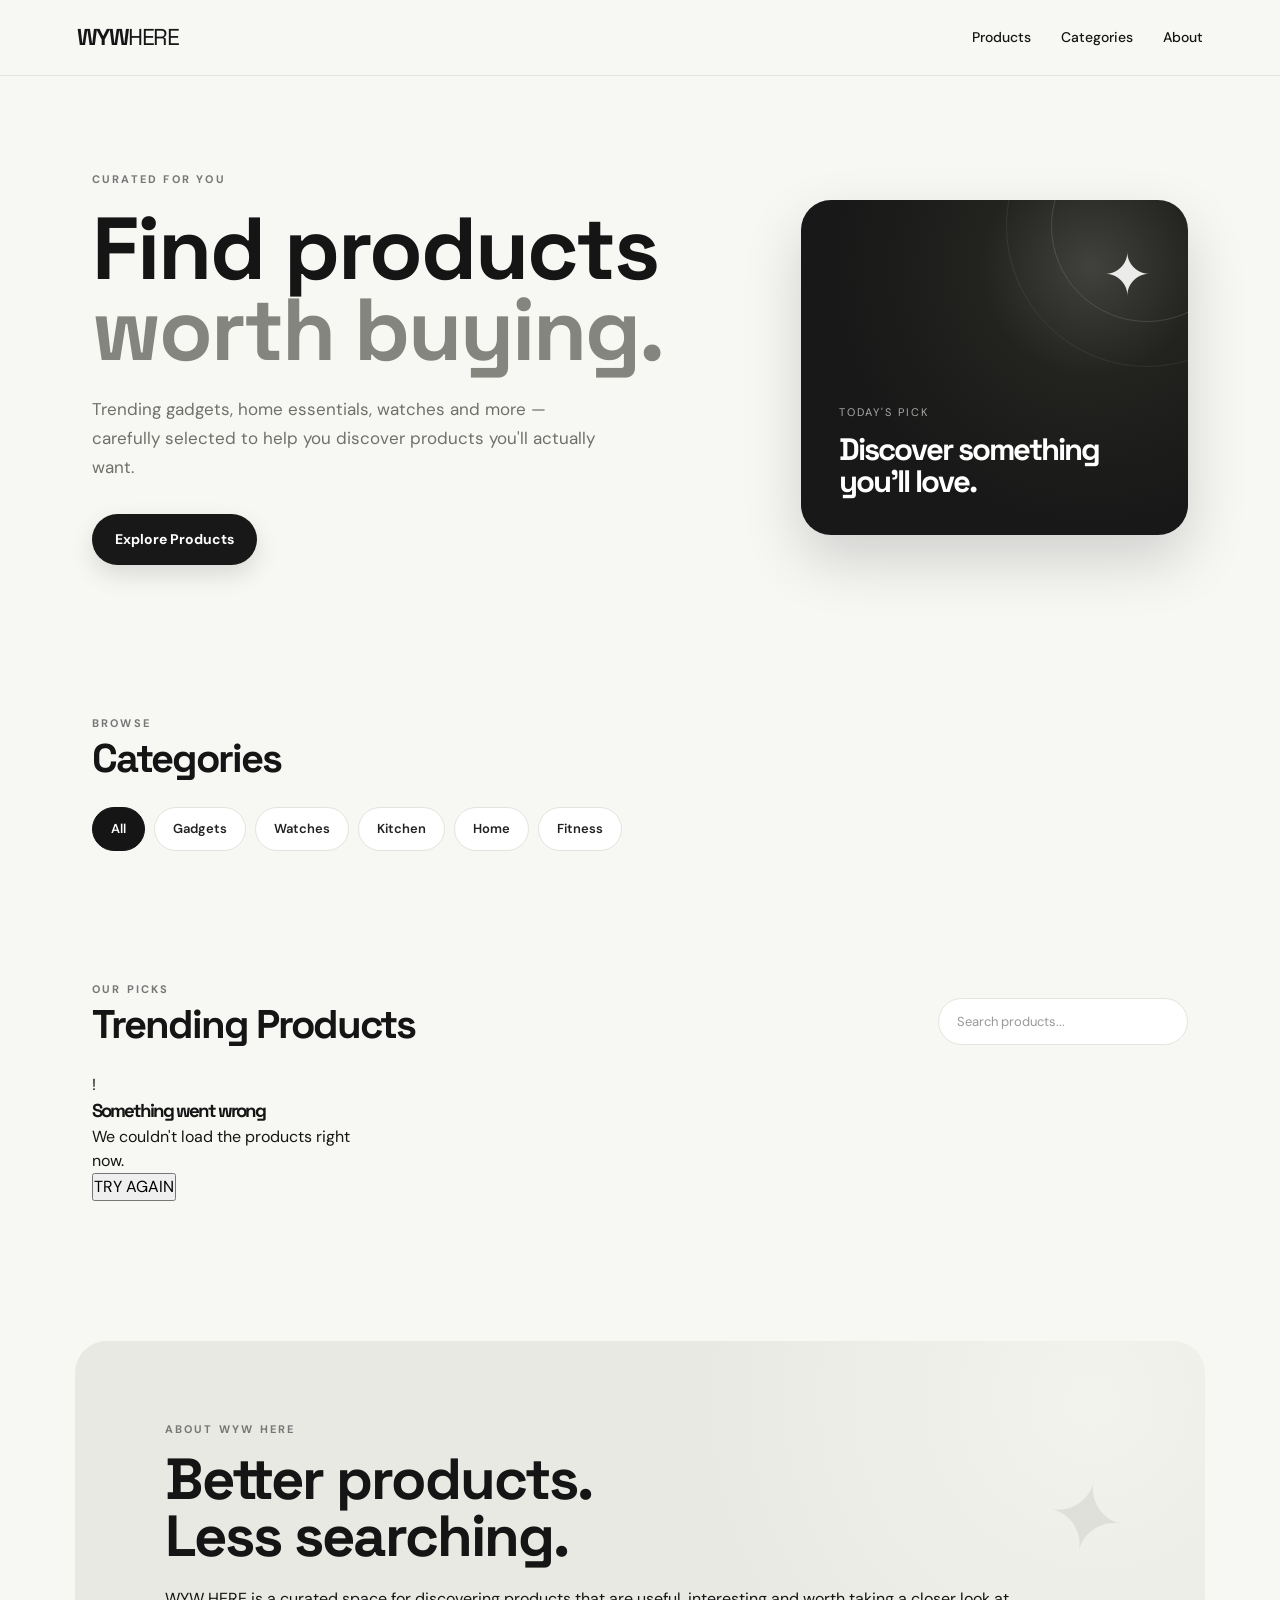
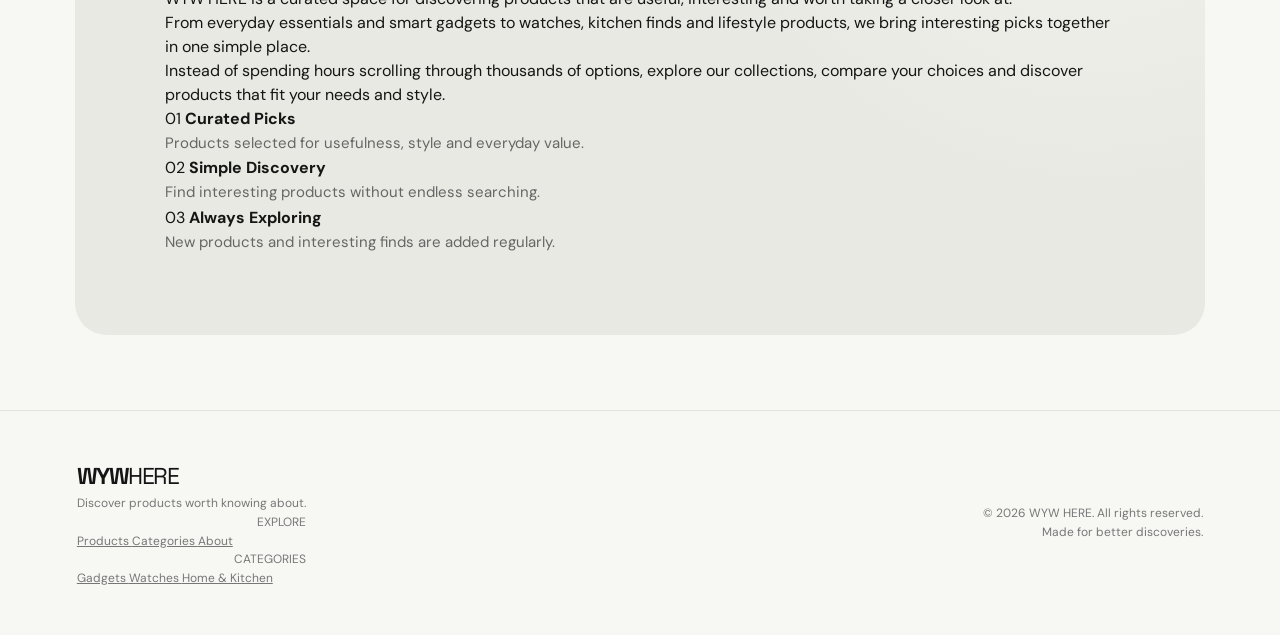
==== commit 11d21ef4: "Refine text and structure in index.html Updated text content and improved formatting for better read" ====
--- a/index.html
+++ b/index.html
@@ -12,10 +12,10 @@
 
   <meta
     name="description"
-    content="WYW HERE - Discover useful, interesting and trending products worth buying."
+    content="WYW Here - Discover useful products, trending finds and smart picks."
   >
 
-  <title>WYW HERE | Smart Product Picks</title>
+  <title>WYW Here | Smart Product Picks</title>
 
   <link
     rel="stylesheet"
@@ -28,9 +28,9 @@
 <body>
 
 
-  <!-- =====================================================
+  <!-- =========================
        HEADER
-  ===================================================== -->
+  ========================== -->
 
   <header class="header">
 
@@ -65,13 +65,13 @@
   <main>
 
 
-    <!-- =====================================================
+    <!-- =========================
          HERO
-    ===================================================== -->
+    ========================== -->
 
     <section class="hero">
 
-      <div>
+      <div class="hero-content">
 
         <p class="eyebrow">
           CURATED FOR YOU
@@ -86,7 +86,8 @@
 
         <p class="hero-text">
           Trending gadgets, home essentials, watches and more —
-          handpicked in one place.
+          carefully selected to help you discover products
+          you'll actually want.
         </p>
 
 
@@ -100,7 +101,6 @@
       </div>
 
 
-
       <div class="hero-card">
 
         <div class="spark">
@@ -108,15 +108,19 @@
         </div>
 
 
-        <p>
-          TODAY'S PICK
-        </p>
-
-
-        <h3>
-          Discover something<br>
-          you'll love.
-        </h3>
+        <div class="hero-card-content">
+
+          <p>
+            TODAY'S PICK
+          </p>
+
+
+          <h3>
+            Discover something<br>
+            you'll love.
+          </h3>
+
+        </div>
 
       </div>
 
@@ -124,9 +128,9 @@
 
 
 
-    <!-- =====================================================
+    <!-- =========================
          CATEGORIES
-    ===================================================== -->
+    ========================== -->
 
     <section
       id="categories"
@@ -141,6 +145,7 @@
             BROWSE
           </p>
 
+
           <h2>
             Categories
           </h2>
@@ -150,7 +155,6 @@
       </div>
 
 
-
       <div class="categories">
 
         <button
@@ -206,13 +210,13 @@
 
 
 
-    <!-- =====================================================
+    <!-- =========================
          PRODUCTS
-    ===================================================== -->
+    ========================== -->
 
     <section
       id="products"
-      class="section"
+      class="section products-section"
     >
 
       <div class="section-head products-head">
@@ -222,6 +226,7 @@
           <p class="eyebrow">
             OUR PICKS
           </p>
+
 
           <h2>
             Trending Products
@@ -235,11 +240,10 @@
           class="search"
           type="search"
           placeholder="Search products..."
-          aria-label="Search products"
-        >
-
-      </div>
-
+          autocomplete="off"
+        >
+
+      </div>
 
 
       <div
@@ -251,22 +255,18 @@
 
 
 
-    <!-- =====================================================
-         ABOUT WYW HERE
-    ===================================================== -->
+    <!-- =========================
+         ABOUT
+    ========================== -->
 
     <section
       id="about"
       class="about"
     >
 
-
-      <div class="about-top">
-
-
-        <!-- LEFT -->
-
-        <div>
+      <div class="about-inner">
+
+        <div class="about-heading">
 
           <p class="eyebrow">
             ABOUT WYW HERE
@@ -274,126 +274,90 @@
 
 
           <h2>
-            Less scrolling.<br>
-            Better picks.
+            Better products.<br>
+            Less searching.
           </h2>
 
         </div>
 
 
-
-        <!-- RIGHT -->
-
-        <div class="about-intro">
+        <div class="about-content">
+
+          <p class="about-lead">
+            WYW HERE is a curated space for discovering
+            products that are useful, interesting and worth
+            taking a closer look at.
+          </p>
+
 
           <p>
-            WYW HERE is a place for discovering useful,
-            interesting and worth-it products without spending
-            hours searching through endless options.
+            From everyday essentials and smart gadgets to
+            watches, kitchen finds and lifestyle products,
+            we bring interesting picks together in one simple
+            place.
           </p>
 
 
           <p>
-            From everyday essentials to trending gadgets,
-            watches, kitchen finds and more, we bring products
-            together so you can discover your next potential
-            favourite in one simple place.
-          </p>
-
-        </div>
-
-      </div>
-
-
-
-      <!-- ABOUT FEATURES -->
-
-      <div class="about-features">
-
-
-        <div class="about-feature">
-
-          <div class="feature-number">
-            01
+            Instead of spending hours scrolling through
+            thousands of options, explore our collections,
+            compare your choices and discover products that
+            fit your needs and style.
+          </p>
+
+
+          <div class="about-points">
+
+            <div>
+              <span>01</span>
+              <strong>Curated Picks</strong>
+              <p>
+                Products selected for usefulness,
+                style and everyday value.
+              </p>
+            </div>
+
+
+            <div>
+              <span>02</span>
+              <strong>Simple Discovery</strong>
+              <p>
+                Find interesting products without
+                endless searching.
+              </p>
+            </div>
+
+
+            <div>
+              <span>03</span>
+              <strong>Always Exploring</strong>
+              <p>
+                New products and interesting finds
+                are added regularly.
+              </p>
+            </div>
+
           </div>
 
-
-          <h3>
-            Curated with care
-          </h3>
-
-
-          <p>
-            We focus on products that are useful,
-            interesting and genuinely worth discovering.
-          </p>
-
-        </div>
-
-
-
-        <div class="about-feature">
-
-          <div class="feature-number">
-            02
-          </div>
-
-
-          <h3>
-            Made for discovery
-          </h3>
-
-
-          <p>
-            Explore products across different categories
-            without jumping between countless websites.
-          </p>
-
-        </div>
-
-
-
-        <div class="about-feature">
-
-          <div class="feature-number">
-            03
-          </div>
-
-
-          <h3>
-            Simple & useful
-          </h3>
-
-
-          <p>
-            No unnecessary clutter. Just a clean way to
-            discover products that might be right for you.
-          </p>
-
-        </div>
-
-
-      </div>
-
+        </div>
+
+      </div>
 
     </section>
 
 
+
   </main>
 
 
 
-  <!-- =====================================================
+  <!-- =========================
        FOOTER
-  ===================================================== -->
-
-  <footer class="site-footer">
-
-
-    <div class="footer-main">
-
-
-      <!-- BRAND -->
+  ========================== -->
+
+  <footer class="footer">
+
+    <div class="footer-top">
 
       <div class="footer-brand">
 
@@ -406,116 +370,85 @@
 
 
         <p>
-          Discover useful, interesting and trending products
-          across categories. WYW HERE makes it easier to find
-          your next great pick without the endless scrolling.
+          Discover products worth knowing about.
         </p>
 
       </div>
 
 
-
-      <!-- EXPLORE -->
-
-      <div class="footer-column">
-
-        <h4>
-          Explore
-        </h4>
-
-
-        <a href="#products">
-          All Products
-        </a>
-
-
-        <a href="#categories">
-          Categories
-        </a>
-
-
-        <a href="#products">
-          Top Picks
-        </a>
-
-      </div>
-
-
-
-      <!-- COMPANY -->
-
-      <div class="footer-column">
-
-        <h4>
-          Company
-        </h4>
-
-
-        <a href="#about">
-          About Us
-        </a>
-
-
-        <a href="#about">
-          Our Story
-        </a>
-
-      </div>
-
-
-
-      <!-- INFORMATION -->
-
-      <div class="footer-column">
-
-        <h4>
-          Information
-        </h4>
-
-
-        <a href="#about">
-          How It Works
-        </a>
-
-
-        <a href="#products">
-          Product Picks
-        </a>
-
-      </div>
-
+      <div class="footer-links">
+
+        <div>
+
+          <p class="footer-title">
+            EXPLORE
+          </p>
+
+
+          <a href="#products">
+            Products
+          </a>
+
+
+          <a href="#categories">
+            Categories
+          </a>
+
+
+          <a href="#about">
+            About
+          </a>
+
+        </div>
+
+
+        <div>
+
+          <p class="footer-title">
+            CATEGORIES
+          </p>
+
+
+          <a href="#categories">
+            Gadgets
+          </a>
+
+
+          <a href="#categories">
+            Watches
+          </a>
+
+
+          <a href="#categories">
+            Home & Kitchen
+          </a>
+
+        </div>
+
+      </div>
 
     </div>
 
 
-
-    <!-- FOOTER BOTTOM -->
-
     <div class="footer-bottom">
 
-      <span>
+      <p>
         © 2026 WYW HERE. All rights reserved.
-      </span>
-
-
-      <span>
+      </p>
+
+
+      <p>
         Made for better discoveries.
-      </span>
+      </p>
 
     </div>
 
-
   </footer>
 
 
 
-  <!-- =====================================================
-       JAVASCRIPT
-  ===================================================== -->
-
   <script src="script.js"></script>
 
-
 </body>
 
 </html>
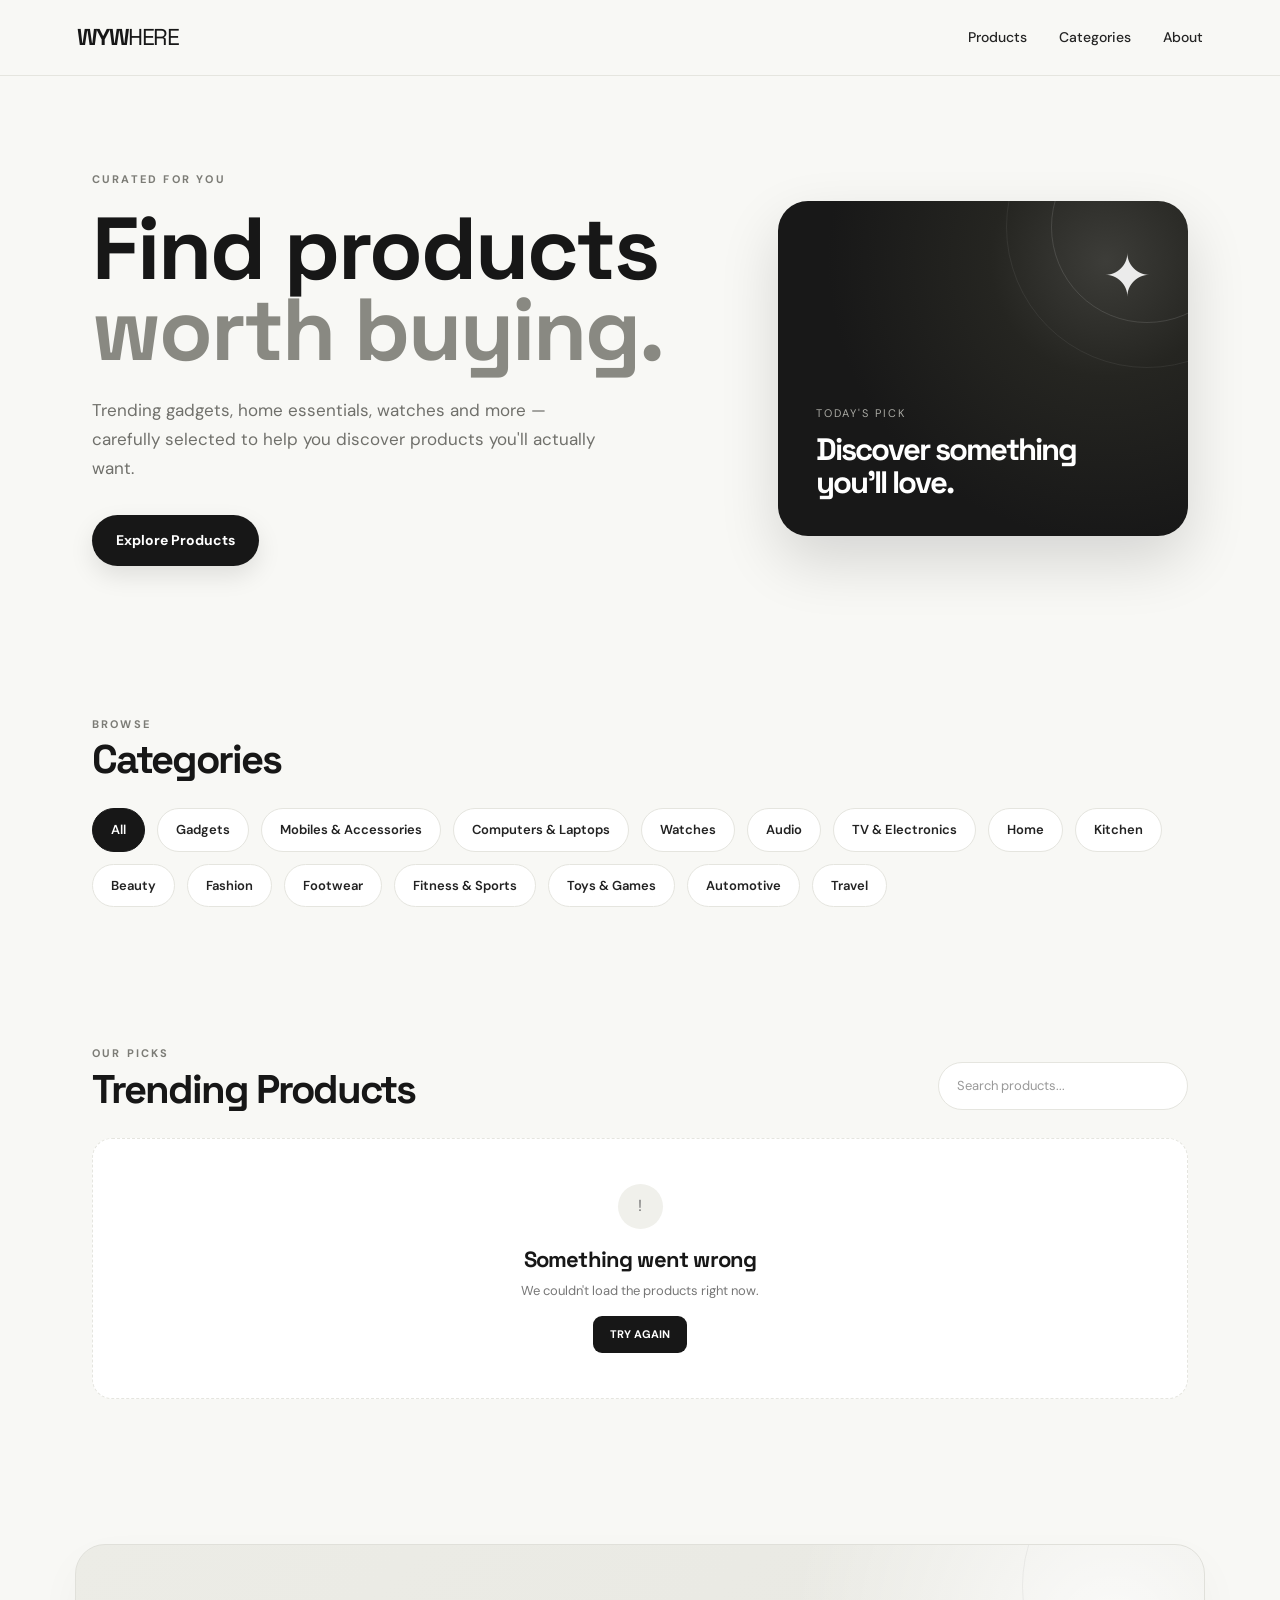
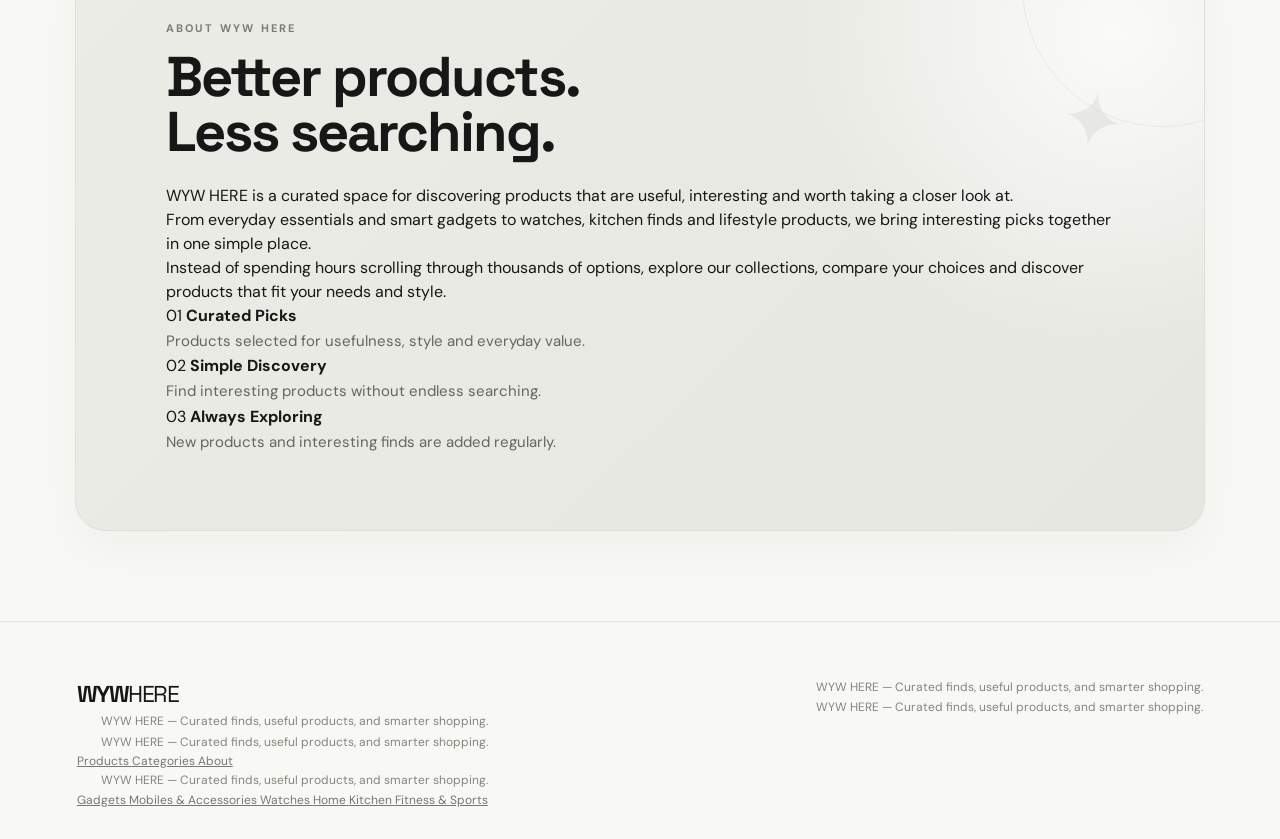
==== commit aed39874: "Enhance styles and update category buttons in index.html Added CSS styles for category scrolling and" ====
--- a/index.html
+++ b/index.html
@@ -21,6 +21,53 @@
     rel="stylesheet"
     href="style.css"
   >
+
+  <style>
+
+    /* =========================
+       CATEGORY SCROLL
+    ========================== */
+
+    .categories{
+      display:flex;
+      gap:12px;
+      overflow-x:auto;
+      padding-bottom:8px;
+      scrollbar-width:none;
+      -webkit-overflow-scrolling:touch;
+    }
+
+    .categories::-webkit-scrollbar{
+      display:none;
+    }
+
+    .categories .cat{
+      flex:0 0 auto;
+      white-space:nowrap;
+    }
+
+    /* =========================
+       MOBILE NAV
+    ========================== */
+
+    @media(max-width:700px){
+
+      .header{
+        padding-left:24px;
+        padding-right:24px;
+      }
+
+      .header nav{
+        gap:14px;
+      }
+
+      .header nav a{
+        font-size:13px;
+      }
+
+    }
+
+  </style>
 
 </head>
 
@@ -174,6 +221,22 @@
 
 
         <button
+          data-category="Mobiles & Accessories"
+          class="cat"
+        >
+          Mobiles & Accessories
+        </button>
+
+
+        <button
+          data-category="Computers & Laptops"
+          class="cat"
+        >
+          Computers & Laptops
+        </button>
+
+
+        <button
           data-category="Watches"
           class="cat"
         >
@@ -182,6 +245,30 @@
 
 
         <button
+          data-category="Audio"
+          class="cat"
+        >
+          Audio
+        </button>
+
+
+        <button
+          data-category="TV & Electronics"
+          class="cat"
+        >
+          TV & Electronics
+        </button>
+
+
+        <button
+          data-category="Home"
+          class="cat"
+        >
+          Home
+        </button>
+
+
+        <button
           data-category="Kitchen"
           class="cat"
         >
@@ -190,18 +277,58 @@
 
 
         <button
-          data-category="Home"
-          class="cat"
-        >
-          Home
-        </button>
-
-
-        <button
-          data-category="Fitness"
-          class="cat"
-        >
-          Fitness
+          data-category="Beauty"
+          class="cat"
+        >
+          Beauty
+        </button>
+
+
+        <button
+          data-category="Fashion"
+          class="cat"
+        >
+          Fashion
+        </button>
+
+
+        <button
+          data-category="Footwear"
+          class="cat"
+        >
+          Footwear
+        </button>
+
+
+        <button
+          data-category="Fitness & Sports"
+          class="cat"
+        >
+          Fitness & Sports
+        </button>
+
+
+        <button
+          data-category="Toys & Games"
+          class="cat"
+        >
+          Toys & Games
+        </button>
+
+
+        <button
+          data-category="Automotive"
+          class="cat"
+        >
+          Automotive
+        </button>
+
+
+        <button
+          data-category="Travel"
+          class="cat"
+        >
+          Travel
         </button>
 
       </div>
@@ -309,32 +436,56 @@
           <div class="about-points">
 
             <div>
-              <span>01</span>
-              <strong>Curated Picks</strong>
+
+              <span>
+                01
+              </span>
+
+              <strong>
+                Curated Picks
+              </strong>
+
               <p>
                 Products selected for usefulness,
                 style and everyday value.
               </p>
+
             </div>
 
 
             <div>
-              <span>02</span>
-              <strong>Simple Discovery</strong>
+
+              <span>
+                02
+              </span>
+
+              <strong>
+                Simple Discovery
+              </strong>
+
               <p>
                 Find interesting products without
                 endless searching.
               </p>
+
             </div>
 
 
             <div>
-              <span>03</span>
-              <strong>Always Exploring</strong>
+
+              <span>
+                03
+              </span>
+
+              <strong>
+                Always Exploring
+              </strong>
+
               <p>
                 New products and interesting finds
                 are added regularly.
               </p>
+
             </div>
 
           </div>
@@ -359,6 +510,9 @@
 
     <div class="footer-top">
 
+
+      <!-- BRAND -->
+
       <div class="footer-brand">
 
         <a
@@ -376,7 +530,13 @@
       </div>
 
 
+
+      <!-- LINKS -->
+
       <div class="footer-links">
+
+
+        <!-- EXPLORE -->
 
         <div>
 
@@ -402,6 +562,9 @@
         </div>
 
 
+
+        <!-- CATEGORIES -->
+
         <div>
 
           <p class="footer-title">
@@ -415,20 +578,39 @@
 
 
           <a href="#categories">
+            Mobiles & Accessories
+          </a>
+
+
+          <a href="#categories">
             Watches
           </a>
 
 
           <a href="#categories">
-            Home & Kitchen
-          </a>
-
-        </div>
+            Home
+          </a>
+
+
+          <a href="#categories">
+            Kitchen
+          </a>
+
+
+          <a href="#categories">
+            Fitness & Sports
+          </a>
+
+        </div>
+
 
       </div>
 
     </div>
 
+
+
+    <!-- FOOTER BOTTOM -->
 
     <div class="footer-bottom">
 
@@ -438,7 +620,8 @@
 
 
       <p>
-        Made for better discoveries.
+        Affiliate disclosure: Some links on this website
+        may earn us a commission at no extra cost to you.
       </p>
 
     </div>
--- a/style.css
+++ b/style.css
@@ -16,8 +16,8 @@
 
 body{
   font-family:"DM Sans",sans-serif;
-  background:#f7f7f4;
-  color:#151515;
+  background:#f8f8f5;
+  color:#171717;
   line-height:1.5;
   overflow-x:hidden;
 }
@@ -41,22 +41,27 @@
 }
 
 :root{
-  --bg:#f7f7f4;
+  --bg:#f8f8f5;
   --surface:#ffffff;
-  --surface-soft:#eeeeea;
-  --ink:#151515;
+  --surface-soft:#efefe9;
+  --ink:#171717;
   --muted:#70706b;
-  --muted-light:#92928c;
-  --line:#e4e4de;
-  --dark:#181818;
+  --muted-light:#999991;
+  --line:#e5e5df;
+  --dark:#171717;
+
   --radius:20px;
-  --shadow:0 18px 45px rgba(0,0,0,.07);
-  --shadow-hover:0 25px 60px rgba(0,0,0,.12);
-}
-
-
-/* =========================================================
-   GLOBAL TYPOGRAPHY
+
+  --shadow:
+    0 15px 45px rgba(0,0,0,.055);
+
+  --shadow-hover:
+    0 24px 60px rgba(0,0,0,.10);
+}
+
+
+/* =========================================================
+   TYPOGRAPHY
 ========================================================= */
 
 h1,
@@ -74,7 +79,7 @@
 }
 
 ::selection{
-  background:#151515;
+  background:#171717;
   color:#fff;
 }
 
@@ -85,31 +90,38 @@
 
 .header{
   height:76px;
+
   padding:0 6%;
+
   display:flex;
   align-items:center;
   justify-content:space-between;
 
-  background:rgba(247,247,244,.92);
-  backdrop-filter:blur(14px);
-  -webkit-backdrop-filter:blur(14px);
+  background:rgba(248,248,245,.94);
+
+  backdrop-filter:blur(18px);
+  -webkit-backdrop-filter:blur(18px);
 
   border-bottom:1px solid var(--line);
 
   position:sticky;
   top:0;
   z-index:100;
-
-  transition:.25s ease;
 }
 
 .logo{
   font-family:"Space Grotesk",sans-serif;
+
   font-weight:700;
+
   font-size:23px;
+
   letter-spacing:-1.5px;
+
   color:var(--ink);
+
   text-decoration:none;
+
   white-space:nowrap;
 }
 
@@ -120,26 +132,42 @@
 nav{
   display:flex;
   align-items:center;
-  gap:30px;
+  gap:32px;
 }
 
 nav a{
   position:relative;
-  color:var(--ink);
+
+  color:#242424;
+
   text-decoration:none;
+
   font-size:14px;
+
   font-weight:500;
+
   padding:8px 0;
+
+  transition:.2s ease;
+}
+
+nav a:hover{
+  color:#777;
 }
 
 nav a::after{
   content:"";
+
   position:absolute;
+
   left:0;
   bottom:2px;
+
   width:0;
-  height:1.5px;
-  background:#151515;
+  height:1px;
+
+  background:#171717;
+
   transition:.25s ease;
 }
 
@@ -154,6 +182,7 @@
 
 .hero{
   max-width:1250px;
+
   margin:auto;
 
   min-height:570px;
@@ -161,57 +190,74 @@
   padding:95px 6% 85px;
 
   display:grid;
-  grid-template-columns:1.25fr .75fr;
-  gap:65px;
+
+  grid-template-columns:1.2fr .8fr;
+
+  gap:70px;
 
   align-items:center;
 }
 
 .eyebrow{
   font-size:11px;
+
   font-weight:700;
+
   letter-spacing:2.2px;
-  color:#777;
+
+  color:#7c7c76;
 }
 
 .hero h1{
   font-size:clamp(54px,7vw,88px);
+
   line-height:.93;
-  margin:20px 0 24px;
+
+  margin:20px 0 25px;
+
   max-width:850px;
 }
 
 .hero h1 span{
-  color:#85857f;
+  color:#898982;
 }
 
 .hero-text{
-  max-width:520px;
+  max-width:525px;
+
   color:var(--muted);
+
   font-size:17px;
+
   line-height:1.7;
+
   margin-bottom:32px;
 }
 
 .primary-btn{
   display:inline-flex;
+
   align-items:center;
+
   justify-content:center;
+
   gap:8px;
 
-  background:var(--dark);
+  background:#171717;
+
   color:#fff;
 
   text-decoration:none;
 
-  padding:15px 23px;
+  padding:15px 24px;
 
   border-radius:999px;
 
   font-size:14px;
+
   font-weight:700;
 
-  box-shadow:0 10px 25px rgba(0,0,0,.12);
+  box-shadow:0 10px 25px rgba(0,0,0,.10);
 
   transition:
     transform .2s ease,
@@ -221,8 +267,11 @@
 
 .primary-btn:hover{
   background:#000;
+
   transform:translateY(-2px);
-  box-shadow:0 15px 32px rgba(0,0,0,.18);
+
+  box-shadow:
+    0 15px 32px rgba(0,0,0,.16);
 }
 
 .primary-btn:active{
@@ -236,13 +285,14 @@
 
 .hero-card{
   position:relative;
+
   overflow:hidden;
 
   background:
     radial-gradient(
-      circle at 75% 20%,
-      #41413d 0,
-      #22221f 28%,
+      circle at 80% 18%,
+      #3d3d39 0,
+      #252521 27%,
       #181818 65%
     );
 
@@ -255,10 +305,13 @@
   padding:38px;
 
   display:flex;
+
   flex-direction:column;
+
   justify-content:flex-end;
 
-  box-shadow:0 25px 60px rgba(0,0,0,.16);
+  box-shadow:
+    0 25px 60px rgba(0,0,0,.14);
 
   transition:
     transform .3s ease,
@@ -267,12 +320,14 @@
 
 .hero-card::before{
   content:"";
+
   position:absolute;
 
   width:190px;
   height:190px;
 
-  border:1px solid rgba(255,255,255,.13);
+  border:1px solid rgba(255,255,255,.12);
+
   border-radius:50%;
 
   top:-70px;
@@ -281,12 +336,14 @@
 
 .hero-card::after{
   content:"";
+
   position:absolute;
 
   width:280px;
   height:280px;
 
-  border:1px solid rgba(255,255,255,.07);
+  border:1px solid rgba(255,255,255,.065);
+
   border-radius:50%;
 
   top:-115px;
@@ -295,26 +352,34 @@
 
 .hero-card:hover{
   transform:translateY(-5px);
-  box-shadow:0 30px 70px rgba(0,0,0,.2);
+
+  box-shadow:
+    0 30px 70px rgba(0,0,0,.18);
 }
 
 .hero-card p{
   position:relative;
+
   z-index:2;
 
-  color:#aaa;
+  color:#a9a9a3;
+
   font-size:11px;
+
   text-transform:uppercase;
+
   letter-spacing:2px;
 }
 
 .hero-card h3{
   position:relative;
+
   z-index:2;
 
   color:#fff;
 
   font-size:31px;
+
   line-height:1.04;
 
   margin-top:12px;
@@ -334,12 +399,10 @@
 
   z-index:2;
 
-  animation:
-    sparkle 3s ease-in-out infinite;
+  animation:sparkle 3s ease-in-out infinite;
 }
 
 @keyframes sparkle{
-
   0%,
   100%{
     transform:rotate(0deg) scale(1);
@@ -348,7 +411,6 @@
   50%{
     transform:rotate(12deg) scale(1.08);
   }
-
 }
 
 
@@ -358,13 +420,17 @@
 
 .section{
   max-width:1250px;
+
   margin:auto;
+
   padding:65px 6%;
 }
 
 .section-head{
   display:flex;
+
   justify-content:space-between;
+
   align-items:flex-end;
 
   gap:25px;
@@ -374,7 +440,9 @@
 
 h2{
   font-size:40px;
+
   line-height:1;
+
   margin-top:8px;
 }
 
@@ -385,7 +453,9 @@
 
 .categories{
   display:flex;
+
   gap:9px;
+
   flex-wrap:wrap;
 }
 
@@ -393,6 +463,7 @@
   border:1px solid var(--line);
 
   background:#fff;
+
   color:#222;
 
   border-radius:999px;
@@ -400,6 +471,7 @@
   padding:11px 18px;
 
   font-size:13px;
+
   font-weight:600;
 
   transition:
@@ -411,13 +483,16 @@
 
 .cat:hover{
   transform:translateY(-1px);
-  border-color:#c8c8c2;
+
+  border-color:#c9c9c3;
 }
 
 .cat.active{
-  background:#151515;
+  background:#171717;
+
   color:#fff;
-  border-color:#151515;
+
+  border-color:#171717;
 }
 
 
@@ -432,7 +507,7 @@
 
   background:#fff;
 
-  color:#151515;
+  color:#171717;
 
   border-radius:999px;
 
@@ -444,8 +519,7 @@
 
   transition:
     border-color .2s ease,
-    box-shadow .2s ease,
-    width .2s ease;
+    box-shadow .2s ease;
 }
 
 .search::placeholder{
@@ -453,8 +527,10 @@
 }
 
 .search:focus{
-  border-color:#151515;
-  box-shadow:0 0 0 4px rgba(0,0,0,.05);
+  border-color:#171717;
+
+  box-shadow:
+    0 0 0 4px rgba(0,0,0,.045);
 }
 
 
@@ -464,7 +540,9 @@
 
 .product-grid{
   display:grid;
+
   grid-template-columns:repeat(4,1fr);
+
   gap:20px;
 }
 
@@ -491,11 +569,11 @@
 }
 
 .product:hover{
-  transform:translateY(-6px);
+  transform:translateY(-5px);
 
   box-shadow:var(--shadow-hover);
 
-  border-color:#d8d8d1;
+  border-color:#d7d7d1;
 }
 
 
@@ -509,12 +587,14 @@
   background:
     linear-gradient(
       135deg,
-      #f0f0ec,
-      #e7e7e1
+      #f1f1ed,
+      #e8e8e2
     );
 
   display:flex;
+
   align-items:center;
+
   justify-content:center;
 
   overflow:hidden;
@@ -526,14 +606,16 @@
   content:"";
 
   position:absolute;
+
   inset:0;
 
-  background:linear-gradient(
-    120deg,
-    transparent 35%,
-    rgba(255,255,255,.35),
-    transparent 65%
-  );
+  background:
+    linear-gradient(
+      120deg,
+      transparent 35%,
+      rgba(255,255,255,.35),
+      transparent 65%
+    );
 
   transform:translateX(-120%);
 
@@ -552,8 +634,7 @@
 
   object-fit:cover;
 
-  transition:
-    transform .45s ease;
+  transition:transform .45s ease;
 }
 
 .product:hover .product-img img{
@@ -562,6 +643,7 @@
 
 .placeholder{
   font-size:52px;
+
   color:#aaa;
 }
 
@@ -590,6 +672,7 @@
 
 .product h3{
   font-size:20px;
+
   line-height:1.15;
 
   letter-spacing:-.8px;
@@ -597,7 +680,9 @@
   margin:8px 0 7px;
 
   display:-webkit-box;
+
   -webkit-line-clamp:2;
+
   -webkit-box-orient:vertical;
 
   overflow:hidden;
@@ -605,6 +690,7 @@
 
 .desc{
   font-size:13px;
+
   color:#777;
 
   line-height:1.5;
@@ -612,7 +698,9 @@
   min-height:39px;
 
   display:-webkit-box;
+
   -webkit-line-clamp:2;
+
   -webkit-box-orient:vertical;
 
   overflow:hidden;
@@ -620,7 +708,9 @@
 
 .bottom{
   display:flex;
+
   align-items:center;
+
   justify-content:space-between;
 
   gap:12px;
@@ -630,16 +720,21 @@
 
 .price{
   font-size:16px;
+
   font-weight:700;
+
   white-space:nowrap;
 }
 
 .buy{
   display:inline-flex;
+
   align-items:center;
+
   justify-content:center;
 
-  background:#151515;
+  background:#171717;
+
   color:#fff;
 
   text-decoration:none;
@@ -649,6 +744,7 @@
   border-radius:10px;
 
   font-size:11px;
+
   font-weight:700;
 
   white-space:nowrap;
@@ -660,34 +756,67 @@
 
 .buy:hover{
   background:#000;
+
   transform:translateY(-1px);
 }
 
-
-/* =========================================================
-   ABOUT
+.buy.disabled{
+  opacity:.45;
+
+  cursor:default;
+}
+
+
+/* =========================================================
+   ABOUT — PREMIUM / CLEAN
 ========================================================= */
 
 .about{
   max-width:1130px;
 
-  margin:75px auto;
-
-  padding:80px 7%;
+  margin:80px auto 90px;
+
+  padding:75px 7%;
+
+  position:relative;
+
+  overflow:hidden;
 
   background:
     radial-gradient(
-      circle at 90% 10%,
-      #f3f3ed,
-      transparent 35%
+      circle at 92% 15%,
+      rgba(255,255,255,.8),
+      transparent 28%
     ),
-    #e9e9e3;
-
-  border-radius:32px;
-
-  position:relative;
-
-  overflow:hidden;
+    linear-gradient(
+      135deg,
+      #ecece6,
+      #e7e7e1
+    );
+
+  border:1px solid #e0e0da;
+
+  border-radius:30px;
+
+  box-shadow:
+    0 18px 45px rgba(0,0,0,.035);
+}
+
+.about::before{
+  content:"";
+
+  position:absolute;
+
+  width:280px;
+  height:280px;
+
+  border:1px solid rgba(0,0,0,.055);
+
+  border-radius:50%;
+
+  right:-100px;
+
+  top:-100px;
 }
 
 .about::after{
@@ -696,64 +825,135 @@
   position:absolute;
 
   right:7%;
-  top:18%;
-
-  font-size:95px;
-
-  color:rgba(0,0,0,.07);
+
+  top:20%;
+
+  font-size:78px;
+
+  color:rgba(0,0,0,.055);
 
   transform:rotate(12deg);
 }
 
+.about .eyebrow{
+  position:relative;
+
+  z-index:2;
+}
+
 .about h2{
-  font-size:58px;
+  position:relative;
+
+  z-index:2;
+
+  font-size:56px;
 
   line-height:.98;
 
-  margin:13px 0 22px;
+  margin:14px 0 24px;
+
+  max-width:650px;
 }
 
 .about p:last-child{
+  position:relative;
+
+  z-index:2;
+
+  max-width:600px;
+
+  color:#666660;
+
+  line-height:1.75;
+
+  font-size:15px;
+}
+
+
+/* =========================================================
+   OPTIONAL ABOUT DETAIL TEXT
+   Works if you add .about-detail in HTML
+========================================================= */
+
+.about-detail{
+  position:relative;
+
+  z-index:2;
+
+  max-width:700px;
+
+  margin-top:18px;
+
+  color:#686862;
+
+  font-size:14px;
+
+  line-height:1.75;
+}
+
+.about-detail strong{
+  color:#242424;
+
+  font-weight:600;
+}
+
+
+/* =========================================================
+   FOOTER — SIMPLE PREMIUM
+========================================================= */
+
+footer{
+  margin-top:20px;
+
+  padding:55px 6% 30px;
+
+  border-top:1px solid var(--line);
+
+  background:#f8f8f5;
+
+  display:flex;
+
+  justify-content:space-between;
+
+  align-items:flex-start;
+
+  gap:40px;
+
+  color:#777;
+
+  font-size:12px;
+}
+
+footer .logo{
+  color:#171717;
+}
+
+footer p{
   max-width:520px;
 
-  color:#666;
+  text-align:right;
 
   line-height:1.7;
 
-  font-size:15px;
-}
-
-
-/* =========================================================
-   FOOTER
-========================================================= */
-
-footer{
-  padding:48px 6%;
-
-  border-top:1px solid var(--line);
-
-  display:flex;
-
-  justify-content:space-between;
-
-  align-items:center;
-
-  gap:30px;
-
-  color:#777;
+  color:#85857f;
+}
+
+
+/*
+  If old affiliate disclosure is still present
+  in footer, keep footer visually clean.
+*/
+
+footer p{
+  font-size:0;
+}
+
+footer p::before{
+  content:"WYW HERE — Curated finds, useful products, and smarter shopping.";
 
   font-size:12px;
 
-  background:#f7f7f4;
-}
-
-footer p{
-  max-width:580px;
-
-  text-align:right;
-
-  line-height:1.6;
+  color:#85857f;
 }
 
 
@@ -792,14 +992,16 @@
   background:
     linear-gradient(
       135deg,
-      #f0f0ec,
+      #f1f1ed,
       #e7e7e1
     );
 
   border-radius:28px;
 
   display:flex;
+
   align-items:center;
+
   justify-content:center;
 
   overflow:hidden;
@@ -808,7 +1010,8 @@
 
   border:1px solid var(--line);
 
-  box-shadow:0 20px 50px rgba(0,0,0,.06);
+  box-shadow:
+    0 20px 50px rgba(0,0,0,.055);
 }
 
 .detail-image img{
@@ -822,6 +1025,7 @@
 
 .detail-image .placeholder{
   font-size:80px;
+
   color:#aaa;
 }
 
@@ -850,11 +1054,10 @@
 
   font-size:25px;
 
-  cursor:pointer;
-
   display:flex;
 
   align-items:center;
+
   justify-content:center;
 
   z-index:5;
@@ -932,7 +1135,7 @@
 }
 
 .thumbnail.active{
-  border-color:#151515;
+  border-color:#171717;
 }
 
 
@@ -984,11 +1187,12 @@
   display:inline-flex;
 
   align-items:center;
+
   justify-content:center;
 
   margin-top:27px;
 
-  background:#151515;
+  background:#171717;
 
   color:#fff;
 
@@ -1002,7 +1206,8 @@
 
   font-size:14px;
 
-  box-shadow:0 10px 25px rgba(0,0,0,.12);
+  box-shadow:
+    0 10px 25px rgba(0,0,0,.10);
 
   transition:
     transform .2s ease,
@@ -1015,7 +1220,8 @@
 
   transform:translateY(-2px);
 
-  box-shadow:0 15px 32px rgba(0,0,0,.18);
+  box-shadow:
+    0 15px 32px rgba(0,0,0,.17);
 }
 
 .back-link{
@@ -1042,6 +1248,127 @@
 
 
 /* =========================================================
+   LOADING
+========================================================= */
+
+.products-loading{
+  grid-column:1/-1;
+
+  min-height:220px;
+
+  display:flex;
+
+  flex-direction:column;
+
+  align-items:center;
+
+  justify-content:center;
+
+  gap:15px;
+
+  color:#777;
+}
+
+.loader{
+  width:28px;
+  height:28px;
+
+  border:2px solid #ddd;
+
+  border-top-color:#171717;
+
+  border-radius:50%;
+
+  animation:spin .8s linear infinite;
+}
+
+@keyframes spin{
+  to{
+    transform:rotate(360deg);
+  }
+}
+
+
+/* =========================================================
+   EMPTY / ERROR
+========================================================= */
+
+.products-empty{
+  grid-column:1/-1;
+
+  min-height:220px;
+
+  padding:45px 20px;
+
+  text-align:center;
+
+  display:flex;
+
+  flex-direction:column;
+
+  align-items:center;
+
+  justify-content:center;
+
+  background:#fff;
+
+  border:1px dashed var(--line);
+
+  border-radius:20px;
+}
+
+.empty-icon{
+  width:45px;
+  height:45px;
+
+  display:flex;
+
+  align-items:center;
+  justify-content:center;
+
+  border-radius:50%;
+
+  background:#f0f0eb;
+
+  color:#777;
+
+  margin-bottom:14px;
+}
+
+.products-empty h3{
+  font-size:22px;
+
+  letter-spacing:-.8px;
+
+  margin-bottom:5px;
+}
+
+.products-empty p{
+  color:#777;
+
+  font-size:13px;
+}
+
+.retry-btn{
+  margin-top:16px;
+
+  background:#171717;
+
+  color:#fff;
+
+  border:0;
+
+  padding:10px 17px;
+
+  border-radius:9px;
+
+  font-size:11px;
+
+  font-weight:700;
+}
+
+
+/* =========================================================
    NOT FOUND
 ========================================================= */
 
@@ -1069,34 +1396,13 @@
 
 
 /* =========================================================
-   EMPTY PRODUCT MESSAGE
-========================================================= */
-
-.product-grid > p{
-  grid-column:1/-1;
-
-  padding:45px 20px;
-
-  text-align:center;
-
-  color:#777;
-
-  background:#fff;
-
-  border:1px dashed var(--line);
-
-  border-radius:18px;
-}
-
-
-/* =========================================================
-   FOCUS / ACCESSIBILITY
+   FOCUS
 ========================================================= */
 
 a:focus-visible,
 button:focus-visible,
 input:focus-visible{
-  outline:3px solid rgba(0,0,0,.2);
+  outline:3px solid rgba(0,0,0,.18);
 
   outline-offset:3px;
 }
@@ -1134,6 +1440,7 @@
 
   .hero{
     grid-template-columns:1fr .8fr;
+
     gap:40px;
   }
 
@@ -1149,7 +1456,7 @@
 
 
 /* =========================================================
-   TABLET / MOBILE
+   TABLET
 ========================================================= */
 
 @media(max-width:850px){
@@ -1219,7 +1526,8 @@
 
   footer{
     padding:
-      40px 5%;
+      45px 5%
+      28px;
   }
 
   .detail{
@@ -1343,7 +1651,11 @@
   }
 
   .about::after{
-    font-size:65px;
+    font-size:60px;
+
+    right:7%;
+
+    top:16%;
   }
 
   footer{
@@ -1351,15 +1663,21 @@
 
     align-items:flex-start;
 
-    gap:18px;
+    gap:14px;
+
+    padding:
+      38px 5%
+      25px;
   }
 
   footer p{
     text-align:left;
-  }
-
-
-  /* DETAIL MOBILE */
+
+    max-width:100%;
+  }
+
+
+  /* DETAIL */
 
   .detail{
     padding:0 5%;
@@ -1455,8 +1773,250 @@
   *::before,
   *::after{
     animation-duration:.01ms !important;
+
     animation-iteration-count:1 !important;
+
     transition-duration:.01ms !important;
   }
 
 }
+
+/* =========================================================
+   PAGINATION
+========================================================= */
+
+.pagination{
+  width:100%;
+
+  margin-top:30px;
+
+  display:flex;
+
+  align-items:center;
+
+  justify-content:space-between;
+
+  gap:20px;
+
+  color:#777;
+
+  font-size:13px;
+}
+
+
+/* =========================================
+   PAGINATION INFO
+========================================= */
+
+.pagination-info{
+  color:#777;
+
+  font-size:13px;
+
+  white-space:nowrap;
+}
+
+.pagination-info strong{
+  color:#171717;
+
+  font-weight:700;
+}
+
+
+/* =========================================
+   PAGINATION CONTROLS
+========================================= */
+
+.pagination-controls{
+  display:flex;
+
+  align-items:center;
+
+  gap:6px;
+}
+
+.page-numbers{
+  display:flex;
+
+  align-items:center;
+
+  gap:6px;
+}
+
+
+/* =========================================
+   PAGE BUTTON
+========================================= */
+
+.page-btn{
+  min-width:38px;
+
+  height:38px;
+
+  padding:0 10px;
+
+  border:1px solid var(--line);
+
+  border-radius:10px;
+
+  background:#fff;
+
+  color:#222;
+
+  display:flex;
+
+  align-items:center;
+
+  justify-content:center;
+
+  font-size:13px;
+
+  font-weight:600;
+
+  transition:
+    background .2s ease,
+    color .2s ease,
+    border-color .2s ease,
+    transform .2s ease,
+    box-shadow .2s ease;
+}
+
+
+/* Hover */
+
+.page-btn:hover:not(:disabled){
+  background:#f1f1ed;
+
+  border-color:#cfcfc8;
+
+  transform:translateY(-1px);
+
+  box-shadow:
+    0 5px 14px rgba(0,0,0,.06);
+}
+
+
+/* Active Page */
+
+.page-btn.active{
+  background:#171717;
+
+  color:#fff;
+
+  border-color:#171717;
+
+  box-shadow:
+    0 6px 16px rgba(0,0,0,.10);
+}
+
+
+/* Disabled */
+
+.page-btn:disabled{
+  opacity:.35;
+
+  cursor:not-allowed;
+
+  transform:none;
+
+  box-shadow:none;
+}
+
+
+/* =========================================
+   DOTS
+========================================= */
+
+.page-dots{
+  width:28px;
+
+  height:38px;
+
+  display:flex;
+
+  align-items:center;
+
+  justify-content:center;
+
+  color:#888;
+
+  font-size:14px;
+
+  user-select:none;
+}
+
+
+/* =========================================
+   MOBILE
+========================================= */
+
+@media(max-width:560px){
+
+  .pagination{
+    flex-direction:column;
+
+    align-items:center;
+
+    justify-content:center;
+
+    gap:15px;
+
+    margin-top:25px;
+  }
+
+  .pagination-info{
+    order:2;
+
+    text-align:center;
+  }
+
+  .pagination-controls{
+    order:1;
+
+    width:100%;
+
+    justify-content:center;
+  }
+
+  .page-btn{
+    min-width:36px;
+
+    height:36px;
+
+    padding:0 9px;
+  }
+
+}
+
+
+/* =========================================
+   VERY SMALL MOBILE
+========================================= */
+
+@media(max-width:380px){
+
+  .pagination-controls{
+    gap:4px;
+  }
+
+  .page-numbers{
+    gap:4px;
+  }
+
+  .page-btn{
+    min-width:34px;
+
+    height:34px;
+
+    padding:0 7px;
+
+    font-size:12px;
+  }
+
+  .page-dots{
+    width:22px;
+
+    height:34px;
+  }
+
+}
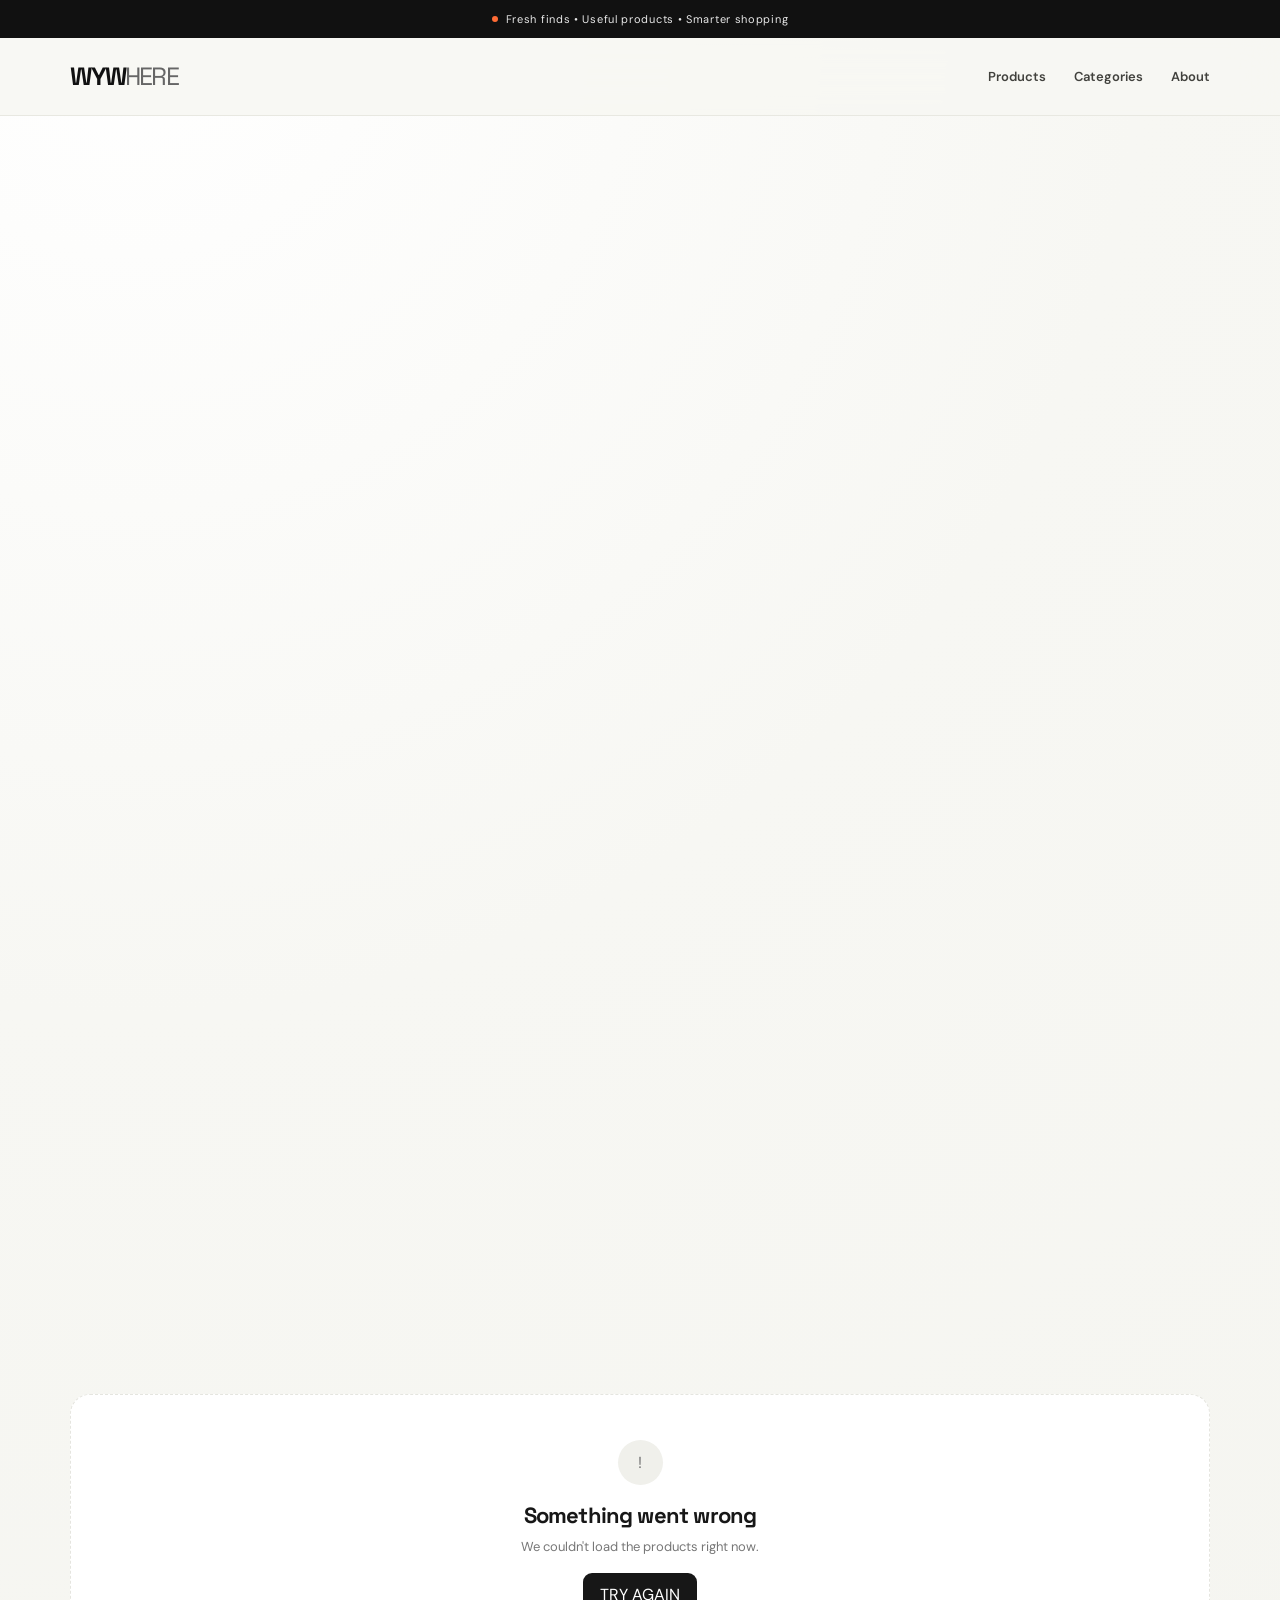
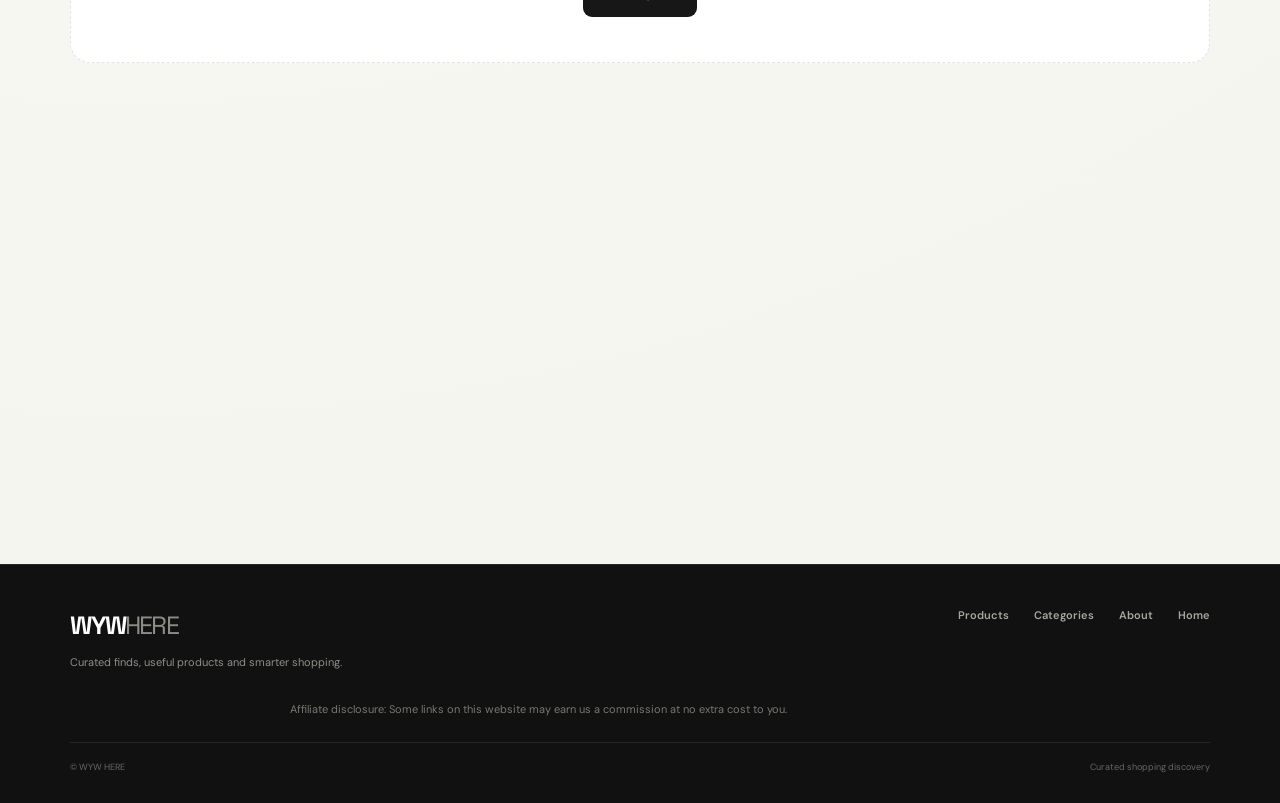
==== commit e2b8ccbb: "Update index.html" ====
--- a/index.html
+++ b/index.html
@@ -12,57 +12,2953 @@
 
   <meta
     name="description"
-    content="WYW Here - Discover useful products, trending finds and smart picks."
+    content="WYW HERE — Discover useful products, trending finds and smart picks."
   >
 
-  <title>WYW Here | Smart Product Picks</title>
+  <meta
+    name="theme-color"
+    content="#111111"
+  >
+
+  <title>WYW HERE | Smart Product Picks</title>
+
+  <link
+    rel="preconnect"
+    href="https://fonts.googleapis.com"
+  >
+
+  <link
+    rel="preconnect"
+    href="https://fonts.gstatic.com"
+    crossorigin
+  >
+
+  <link
+    href="https://fonts.googleapis.com/css2?family=DM+Sans:wght@400;500;600;700&family=Space+Grotesk:wght@500;600;700&display=swap"
+    rel="stylesheet"
+  >
 
   <link
     rel="stylesheet"
     href="style.css"
   >
 
+
+  <!-- =====================================================
+       WYW HERE HOMEPAGE 2.0
+  ====================================================== -->
+
   <style>
 
-    /* =========================
-       CATEGORY SCROLL
-    ========================== */
-
-    .categories{
+    :root{
+
+      --v2-bg:#f7f7f3;
+      --v2-white:#ffffff;
+
+      --v2-black:#111111;
+      --v2-dark:#181818;
+
+      --v2-muted:#73736d;
+      --v2-muted2:#9b9b94;
+
+      --v2-line:#e5e5de;
+
+      --v2-accent:#ff6b35;
+      --v2-accent-soft:#fff0e9;
+
+      --v2-green:#d9f99d;
+
+      --v2-radius:24px;
+
+      --v2-shadow:
+        0 15px 45px rgba(0,0,0,.07);
+
+      --v2-shadow-hover:
+        0 25px 65px rgba(0,0,0,.12);
+
+    }
+
+
+    /* =====================================================
+       BASE
+    ====================================================== */
+
+    body.home-v2{
+
+      background:
+        radial-gradient(
+          circle at 10% 0%,
+          #ffffff 0%,
+          #f7f7f3 38%,
+          #f4f4ef 100%
+        );
+
+      color:var(--v2-black);
+
+    }
+
+
+    body.home-v2 a{
+      text-decoration:none;
+    }
+
+
+    body.home-v2 button,
+    body.home-v2 input,
+    body.home-v2 select{
+      font:inherit;
+    }
+
+
+    /* =====================================================
+       ANNOUNCEMENT
+    ====================================================== */
+
+    .announcement-v2{
+
+      width:100%;
+
+      background:#111;
+
+      color:#fff;
+
+      min-height:38px;
+
       display:flex;
+
+      align-items:center;
+
+      justify-content:center;
+
+      padding:8px 18px;
+
+      font-size:11px;
+
+      letter-spacing:.7px;
+
+      text-align:center;
+
+    }
+
+
+    .announcement-v2 span{
+      opacity:.9;
+    }
+
+
+    .announcement-dot{
+
+      width:6px;
+      height:6px;
+
+      border-radius:50%;
+
+      background:#ff6b35;
+
+      margin-right:8px;
+
+      animation:
+        pulseDot 1.8s ease-in-out infinite;
+
+    }
+
+
+    @keyframes pulseDot{
+
+      0%,
+      100%{
+        transform:scale(1);
+        opacity:1;
+      }
+
+      50%{
+        transform:scale(1.45);
+        opacity:.55;
+      }
+
+    }
+
+
+    /* =====================================================
+       HEADER
+    ====================================================== */
+
+    .site-header-v2{
+
+      position:sticky;
+
+      top:0;
+
+      z-index:999;
+
+      min-height:78px;
+
+      padding:0 5.5%;
+
+      display:flex;
+
+      align-items:center;
+
+      justify-content:space-between;
+
+      gap:30px;
+
+      background:
+        rgba(247,247,243,.86);
+
+      border-bottom:
+        1px solid rgba(229,229,222,.8);
+
+      backdrop-filter:
+        blur(20px);
+
+      -webkit-backdrop-filter:
+        blur(20px);
+
+    }
+
+
+    .logo-v2{
+
+      display:inline-flex;
+
+      align-items:center;
+
+      font-family:
+        "Space Grotesk",
+        sans-serif;
+
+      font-size:25px;
+
+      font-weight:700;
+
+      letter-spacing:-1.8px;
+
+      color:#111;
+
+      white-space:nowrap;
+
+    }
+
+
+    .logo-v2 span{
+
+      font-weight:400;
+
+      color:#666;
+
+    }
+
+
+    .nav-v2{
+
+      display:flex;
+
+      align-items:center;
+
+      gap:28px;
+
+    }
+
+
+    .nav-v2 a{
+
+      position:relative;
+
+      color:#41413d;
+
+      font-size:13px;
+
+      font-weight:600;
+
+      padding:8px 0;
+
+      transition:.2s ease;
+
+    }
+
+
+    .nav-v2 a:hover{
+      color:#111;
+    }
+
+
+    .nav-v2 a::after{
+
+      content:"";
+
+      position:absolute;
+
+      left:0;
+      right:0;
+      bottom:1px;
+
+      height:2px;
+
+      background:#111;
+
+      border-radius:99px;
+
+      transform:
+        scaleX(0);
+
+      transform-origin:center;
+
+      transition:.22s ease;
+
+    }
+
+
+    .nav-v2 a:hover::after{
+
+      transform:
+        scaleX(1);
+
+    }
+
+
+    .mobile-menu-btn{
+
+      display:none;
+
+      width:42px;
+      height:42px;
+
+      border:
+        1px solid var(--v2-line);
+
+      background:#fff;
+
+      border-radius:12px;
+
+      align-items:center;
+      justify-content:center;
+
+      flex-direction:column;
+
+      gap:5px;
+
+      cursor:pointer;
+
+    }
+
+
+    .mobile-menu-btn span{
+
+      width:18px;
+
+      height:1.5px;
+
+      background:#111;
+
+      display:block;
+
+      transition:.2s ease;
+
+    }
+
+
+    .mobile-nav{
+
+      display:none;
+
+    }
+
+
+    /* =====================================================
+       HERO
+    ====================================================== */
+
+    .hero-v2{
+
+      max-width:1280px;
+
+      margin:0 auto;
+
+      padding:
+        75px 5.5%
+        55px;
+
+      display:grid;
+
+      grid-template-columns:
+        minmax(0,1.08fr)
+        minmax(360px,.92fr);
+
+      gap:65px;
+
+      align-items:center;
+
+      min-height:610px;
+
+    }
+
+
+    .hero-copy-v2{
+
+      position:relative;
+
+      z-index:2;
+
+    }
+
+
+    .hero-kicker-v2{
+
+      display:inline-flex;
+
+      align-items:center;
+
+      gap:8px;
+
+      padding:
+        8px 12px;
+
+      background:
+        rgba(255,107,53,.09);
+
+      color:#c95024;
+
+      border-radius:999px;
+
+      font-size:10px;
+
+      font-weight:700;
+
+      text-transform:uppercase;
+
+      letter-spacing:1.7px;
+
+      margin-bottom:20px;
+
+    }
+
+
+    .hero-kicker-v2 i{
+
+      width:6px;
+      height:6px;
+
+      background:
+        var(--v2-accent);
+
+      border-radius:50%;
+
+      animation:
+        pulseDot 1.8s ease-in-out infinite;
+
+    }
+
+
+    .hero-title-v2{
+
+      font-family:
+        "Space Grotesk",
+        sans-serif;
+
+      font-size:
+        clamp(52px,7vw,92px);
+
+      line-height:.92;
+
+      letter-spacing:-5px;
+
+      max-width:900px;
+
+      margin:0;
+
+    }
+
+
+    .hero-title-v2 span{
+
+      display:block;
+
+      color:#8c8c85;
+
+    }
+
+
+    .hero-text-v2{
+
+      max-width:590px;
+
+      margin:
+        27px 0 30px;
+
+      color:var(--v2-muted);
+
+      font-size:16px;
+
+      line-height:1.75;
+
+    }
+
+
+    .hero-actions-v2{
+
+      display:flex;
+
+      align-items:center;
+
       gap:12px;
+
+      flex-wrap:wrap;
+
+    }
+
+
+    .hero-primary-btn{
+
+      display:inline-flex;
+
+      align-items:center;
+
+      justify-content:center;
+
+      gap:10px;
+
+      padding:
+        14px 21px;
+
+      border-radius:999px;
+
+      background:#111;
+
+      color:#fff;
+
+      font-size:13px;
+
+      font-weight:700;
+
+      box-shadow:
+        0 12px 28px rgba(0,0,0,.13);
+
+      transition:
+        transform .25s ease,
+        box-shadow .25s ease;
+
+    }
+
+
+    .hero-primary-btn:hover{
+
+      transform:
+        translateY(-3px);
+
+      box-shadow:
+        0 18px 35px rgba(0,0,0,.18);
+
+    }
+
+
+    .hero-secondary-btn{
+
+      display:inline-flex;
+
+      align-items:center;
+
+      justify-content:center;
+
+      padding:
+        13px 20px;
+
+      border:
+        1px solid var(--v2-line);
+
+      border-radius:999px;
+
+      color:#222;
+
+      background:#fff;
+
+      font-size:13px;
+
+      font-weight:700;
+
+      transition:.2s ease;
+
+    }
+
+
+    .hero-secondary-btn:hover{
+
+      border-color:#cfcfc7;
+
+      transform:
+        translateY(-2px);
+
+    }
+
+
+    .hero-meta-v2{
+
+      display:flex;
+
+      align-items:center;
+
+      gap:25px;
+
+      margin-top:35px;
+
+      flex-wrap:wrap;
+
+    }
+
+
+    .hero-meta-item{
+
+      display:flex;
+
+      align-items:center;
+
+      gap:9px;
+
+      color:#777;
+
+      font-size:11px;
+
+      font-weight:600;
+
+    }
+
+
+    .hero-meta-icon{
+
+      width:28px;
+      height:28px;
+
+      border-radius:9px;
+
+      background:#fff;
+
+      border:
+        1px solid var(--v2-line);
+
+      display:flex;
+
+      align-items:center;
+
+      justify-content:center;
+
+      font-size:13px;
+
+    }
+
+
+    /* =====================================================
+       FEATURED CARD
+    ====================================================== */
+
+    .featured-v2{
+
+      position:relative;
+
+      min-height:455px;
+
+      padding:14px;
+
+      border-radius:30px;
+
+      background:
+        linear-gradient(
+          145deg,
+          #161616,
+          #25251f
+        );
+
+      overflow:hidden;
+
+      box-shadow:
+        0 30px 70px rgba(0,0,0,.16);
+
+      transform:
+        translateY(0);
+
+      transition:
+        transform .35s ease,
+        box-shadow .35s ease;
+
+    }
+
+
+    .featured-v2:hover{
+
+      transform:
+        translateY(-6px);
+
+      box-shadow:
+        0 40px 85px rgba(0,0,0,.21);
+
+    }
+
+
+    .featured-glow{
+
+      position:absolute;
+
+      width:280px;
+
+      height:280px;
+
+      top:-110px;
+
+      right:-90px;
+
+      border-radius:50%;
+
+      background:
+        rgba(255,107,53,.18);
+
+      filter:blur(8px);
+
+    }
+
+
+    .featured-ring{
+
+      position:absolute;
+
+      width:390px;
+
+      height:390px;
+
+      top:-160px;
+
+      right:-125px;
+
+      border:
+        1px solid rgba(255,255,255,.09);
+
+      border-radius:50%;
+
+    }
+
+
+    .featured-image-wrap{
+
+      position:relative;
+
+      z-index:2;
+
+      width:100%;
+
+      height:285px;
+
+      border-radius:22px;
+
+      overflow:hidden;
+
+      background:
+        linear-gradient(
+          135deg,
+          #ecece6,
+          #dadad4
+        );
+
+    }
+
+
+    .featured-image-wrap img{
+
+      width:100%;
+      height:100%;
+
+      object-fit:cover;
+
+      transition:
+        transform .5s ease;
+
+    }
+
+
+    .featured-v2:hover
+    .featured-image-wrap img{
+
+      transform:scale(1.045);
+
+    }
+
+
+    .featured-label{
+
+      position:absolute;
+
+      top:14px;
+      left:14px;
+
+      z-index:4;
+
+      padding:
+        8px 11px;
+
+      border-radius:999px;
+
+      background:
+        rgba(17,17,17,.82);
+
+      color:#fff;
+
+      backdrop-filter:
+        blur(8px);
+
+      font-size:9px;
+
+      font-weight:700;
+
+      letter-spacing:1.3px;
+
+      text-transform:uppercase;
+
+    }
+
+
+    .featured-info{
+
+      position:relative;
+
+      z-index:3;
+
+      padding:
+        19px 8px 6px;
+
+      color:#fff;
+
+    }
+
+
+    .featured-cat{
+
+      color:#9c9c95;
+
+      font-size:9px;
+
+      text-transform:uppercase;
+
+      letter-spacing:1.6px;
+
+      font-weight:700;
+
+    }
+
+
+    .featured-name{
+
+      font-family:
+        "Space Grotesk",
+        sans-serif;
+
+      font-size:24px;
+
+      line-height:1.12;
+
+      letter-spacing:-1px;
+
+      margin-top:7px;
+
+      max-width:380px;
+
+      display:
+        -webkit-box;
+
+      -webkit-line-clamp:2;
+
+      -webkit-box-orient:vertical;
+
+      overflow:hidden;
+
+    }
+
+
+    .featured-bottom{
+
+      display:flex;
+
+      align-items:center;
+
+      justify-content:space-between;
+
+      gap:15px;
+
+      margin-top:13px;
+
+    }
+
+
+    .featured-price{
+
+      font-size:18px;
+
+      font-weight:700;
+
+    }
+
+
+    .featured-view{
+
+      display:inline-flex;
+
+      align-items:center;
+
+      gap:6px;
+
+      color:#111;
+
+      background:#fff;
+
+      border-radius:999px;
+
+      padding:
+        10px 14px;
+
+      font-size:11px;
+
+      font-weight:700;
+
+      transition:.2s ease;
+
+    }
+
+
+    .featured-view:hover{
+
+      background:
+        var(--v2-green);
+
+      transform:
+        translateX(2px);
+
+    }
+
+
+    .featured-empty{
+
+      min-height:430px;
+
+      display:flex;
+
+      align-items:center;
+
+      justify-content:center;
+
+      color:#aaa;
+
+      font-size:13px;
+
+    }
+
+
+    /* =====================================================
+       TRUST STRIP
+    ====================================================== */
+
+    .trust-v2{
+
+      max-width:1180px;
+
+      margin:0 auto;
+
+      padding:
+        0 5.5% 25px;
+
+      display:grid;
+
+      grid-template-columns:
+        repeat(4,1fr);
+
+      gap:12px;
+
+    }
+
+
+    .trust-card{
+
+      background:#fff;
+
+      border:
+        1px solid var(--v2-line);
+
+      border-radius:18px;
+
+      padding:
+        16px 18px;
+
+      display:flex;
+
+      align-items:center;
+
+      gap:12px;
+
+      box-shadow:
+        0 7px 25px rgba(0,0,0,.035);
+
+    }
+
+
+    .trust-icon{
+
+      width:35px;
+      height:35px;
+
+      flex:0 0 35px;
+
+      border-radius:11px;
+
+      background:
+        var(--v2-accent-soft);
+
+      display:flex;
+
+      align-items:center;
+      justify-content:center;
+
+      font-size:15px;
+
+    }
+
+
+    .trust-card strong{
+
+      display:block;
+
+      font-size:12px;
+
+      margin-bottom:2px;
+
+    }
+
+
+    .trust-card span{
+
+      display:block;
+
+      color:#888;
+
+      font-size:10px;
+
+    }
+
+
+    /* =====================================================
+       SECTION COMMON
+    ====================================================== */
+
+    .section-v2{
+
+      max-width:1280px;
+
+      margin:0 auto;
+
+      padding:
+        82px 5.5%;
+
+    }
+
+
+    .section-label-v2{
+
+      color:#999991;
+
+      font-size:10px;
+
+      font-weight:700;
+
+      text-transform:uppercase;
+
+      letter-spacing:2px;
+
+      margin-bottom:7px;
+
+    }
+
+
+    .section-title-v2{
+
+      font-family:
+        "Space Grotesk",
+        sans-serif;
+
+      font-size:
+        clamp(34px,4vw,50px);
+
+      letter-spacing:-2.8px;
+
+      line-height:1;
+
+    }
+
+
+    .section-sub-v2{
+
+      color:#7b7b74;
+
+      font-size:13px;
+
+      line-height:1.7;
+
+      margin-top:12px;
+
+      max-width:560px;
+
+    }
+
+
+    /* =====================================================
+       CATEGORIES
+    ====================================================== */
+
+    .category-top-v2{
+
+      display:flex;
+
+      justify-content:space-between;
+
+      align-items:flex-end;
+
+      gap:25px;
+
+      margin-bottom:25px;
+
+    }
+
+
+    .category-scroll-v2{
+
+      display:flex;
+
+      gap:9px;
+
       overflow-x:auto;
-      padding-bottom:8px;
+
+      padding:
+        4px 1px 12px;
+
       scrollbar-width:none;
-      -webkit-overflow-scrolling:touch;
-    }
-
-    .categories::-webkit-scrollbar{
+
+      scroll-behavior:smooth;
+
+    }
+
+
+    .category-scroll-v2::-webkit-scrollbar{
+
       display:none;
-    }
-
-    .categories .cat{
+
+    }
+
+
+    .cat-v2{
+
       flex:0 0 auto;
+
+      border:
+        1px solid var(--v2-line);
+
+      background:#fff;
+
+      color:#353531;
+
+      border-radius:999px;
+
+      padding:
+        10px 13px;
+
+      display:inline-flex;
+
+      align-items:center;
+
+      gap:7px;
+
+      cursor:pointer;
+
+      font-size:11px;
+
+      font-weight:700;
+
+      transition:
+        transform .2s ease,
+        background .2s ease,
+        color .2s ease,
+        border-color .2s ease;
+
+    }
+
+
+    .cat-v2:hover{
+
+      transform:
+        translateY(-2px);
+
+      border-color:#cfcfc7;
+
+    }
+
+
+    .cat-v2.active{
+
+      color:#fff;
+
+      background:#111;
+
+      border-color:#111;
+
+    }
+
+
+    .cat-count-v2{
+
+      min-width:19px;
+
+      height:19px;
+
+      padding:
+        0 5px;
+
+      border-radius:999px;
+
+      display:inline-flex;
+
+      align-items:center;
+
+      justify-content:center;
+
+      background:#f1f1eb;
+
+      color:#777;
+
+      font-size:9px;
+
+      font-weight:700;
+
+    }
+
+
+    .cat-v2.active
+    .cat-count-v2{
+
+      background:#2b2b2b;
+
+      color:#fff;
+
+    }
+
+
+    /* =====================================================
+       PRODUCTS TOOLBAR
+    ====================================================== */
+
+    .products-head-v2{
+
+      display:flex;
+
+      align-items:flex-end;
+
+      justify-content:space-between;
+
+      gap:20px;
+
+      margin-bottom:27px;
+
+    }
+
+
+    .products-tools-v2{
+
+      display:flex;
+
+      align-items:center;
+
+      gap:9px;
+
+      flex-wrap:wrap;
+
+      justify-content:flex-end;
+
+    }
+
+
+    .search-wrap-v2{
+
+      position:relative;
+
+      width:275px;
+
+    }
+
+
+    .search-icon-v2{
+
+      position:absolute;
+
+      left:14px;
+
+      top:50%;
+
+      transform:
+        translateY(-50%);
+
+      color:#9a9a92;
+
+      font-size:13px;
+
+      pointer-events:none;
+
+    }
+
+
+    .search-v2{
+
+      width:100%;
+
+      height:45px;
+
+      padding:
+        0 15px 0 38px;
+
+      border:
+        1px solid var(--v2-line);
+
+      outline:none;
+
+      background:#fff;
+
+      border-radius:999px;
+
+      color:#222;
+
+      font-size:12px;
+
+      transition:.2s ease;
+
+    }
+
+
+    .search-v2:focus{
+
+      border-color:#bfbfb7;
+
+      box-shadow:
+        0 0 0 4px rgba(0,0,0,.035);
+
+    }
+
+
+    .sort-v2{
+
+      height:45px;
+
+      border:
+        1px solid var(--v2-line);
+
+      background:#fff;
+
+      border-radius:999px;
+
+      padding:
+        0 14px;
+
+      color:#444;
+
+      font-size:11px;
+
+      font-weight:700;
+
+      outline:none;
+
+      cursor:pointer;
+
+    }
+
+
+    .result-count-v2{
+
+      color:#909089;
+
+      font-size:11px;
+
+      font-weight:600;
+
       white-space:nowrap;
-    }
-
-    /* =========================
-       MOBILE NAV
-    ========================== */
-
-    @media(max-width:700px){
-
-      .header{
-        padding-left:24px;
-        padding-right:24px;
-      }
-
-      .header nav{
-        gap:14px;
-      }
-
-      .header nav a{
+
+    }
+
+
+    /* =====================================================
+       PRODUCT GRID
+    ====================================================== */
+
+    .product-grid-v2{
+
+      display:grid;
+
+      grid-template-columns:
+        repeat(4,minmax(0,1fr));
+
+      gap:17px;
+
+    }
+
+
+    .product-card-v2{
+
+      position:relative;
+
+      overflow:hidden;
+
+      background:#fff;
+
+      border:
+        1px solid var(--v2-line);
+
+      border-radius:22px;
+
+      transition:
+        transform .28s ease,
+        box-shadow .28s ease,
+        border-color .28s ease;
+
+      opacity:0;
+
+      transform:
+        translateY(18px);
+
+    }
+
+
+    .product-card-v2.revealed{
+
+      opacity:1;
+
+      transform:
+        translateY(0);
+
+    }
+
+
+    .product-card-v2:hover{
+
+      transform:
+        translateY(-6px);
+
+      border-color:#d5d5ce;
+
+      box-shadow:
+        var(--v2-shadow-hover);
+
+    }
+
+
+    .product-image-v2{
+
+      position:relative;
+
+      height:255px;
+
+      background:
+        linear-gradient(
+          135deg,
+          #f0f0eb,
+          #e5e5df
+        );
+
+      overflow:hidden;
+
+      cursor:pointer;
+
+    }
+
+
+    .product-image-v2 img{
+
+      width:100%;
+      height:100%;
+
+      object-fit:cover;
+
+      transition:
+        transform .5s ease;
+
+    }
+
+
+    .product-card-v2:hover
+    .product-image-v2 img{
+
+      transform:
+        scale(1.055);
+
+    }
+
+
+    .product-shine-v2{
+
+      position:absolute;
+
+      inset:0;
+
+      background:
+        linear-gradient(
+          115deg,
+          transparent 25%,
+          rgba(255,255,255,.35) 50%,
+          transparent 75%
+        );
+
+      transform:
+        translateX(-120%);
+
+      transition:
+        transform .75s ease;
+
+      pointer-events:none;
+
+    }
+
+
+    .product-card-v2:hover
+    .product-shine-v2{
+
+      transform:
+        translateX(120%);
+
+    }
+
+
+    .product-badges-v2{
+
+      position:absolute;
+
+      top:13px;
+
+      left:13px;
+
+      right:13px;
+
+      display:flex;
+
+      justify-content:space-between;
+
+      align-items:flex-start;
+
+      gap:10px;
+
+      z-index:3;
+
+    }
+
+
+    .badge-new-v2{
+
+      background:#111;
+
+      color:#fff;
+
+      padding:
+        7px 9px;
+
+      border-radius:999px;
+
+      font-size:8px;
+
+      font-weight:700;
+
+      text-transform:uppercase;
+
+      letter-spacing:1.2px;
+
+    }
+
+
+    .badge-cat-v2{
+
+      padding:
+        7px 9px;
+
+      border-radius:999px;
+
+      background:
+        rgba(255,255,255,.88);
+
+      backdrop-filter:
+        blur(8px);
+
+      color:#4a4a45;
+
+      font-size:8px;
+
+      font-weight:700;
+
+      text-transform:uppercase;
+
+      letter-spacing:.8px;
+
+    }
+
+
+    .product-info-v2{
+
+      padding:
+        17px 17px 16px;
+
+    }
+
+
+    .product-name-v2{
+
+      font-family:
+        "Space Grotesk",
+        sans-serif;
+
+      font-size:17px;
+
+      line-height:1.18;
+
+      letter-spacing:-.65px;
+
+      display:
+        -webkit-box;
+
+      -webkit-line-clamp:2;
+
+      -webkit-box-orient:vertical;
+
+      overflow:hidden;
+
+      margin-bottom:8px;
+
+      color:#161616;
+
+    }
+
+
+    .product-description-v2{
+
+      font-size:11px;
+
+      line-height:1.55;
+
+      color:#85857f;
+
+      min-height:34px;
+
+      display:
+        -webkit-box;
+
+      -webkit-line-clamp:2;
+
+      -webkit-box-orient:vertical;
+
+      overflow:hidden;
+
+    }
+
+
+    .product-bottom-v2{
+
+      display:flex;
+
+      align-items:center;
+
+      justify-content:space-between;
+
+      gap:10px;
+
+      margin-top:15px;
+
+    }
+
+
+    .product-price-v2{
+
+      font-size:15px;
+
+      font-weight:700;
+
+      color:#111;
+
+      white-space:nowrap;
+
+    }
+
+
+    .product-actions-v2{
+
+      display:flex;
+
+      align-items:center;
+
+      gap:7px;
+
+    }
+
+
+    .details-btn-v2{
+
+      width:34px;
+      height:34px;
+
+      border:
+        1px solid var(--v2-line);
+
+      background:#fff;
+
+      border-radius:10px;
+
+      display:flex;
+
+      align-items:center;
+      justify-content:center;
+
+      color:#444;
+
+      cursor:pointer;
+
+      transition:.2s ease;
+
+    }
+
+
+    .details-btn-v2:hover{
+
+      background:#f2f2ed;
+
+      transform:
+        translateX(1px);
+
+    }
+
+
+    .buy-btn-v2{
+
+      height:34px;
+
+      padding:
+        0 13px;
+
+      display:inline-flex;
+
+      align-items:center;
+      justify-content:center;
+
+      gap:6px;
+
+      background:#111;
+
+      color:#fff;
+
+      border:0;
+
+      border-radius:10px;
+
+      font-size:10px;
+
+      font-weight:700;
+
+      cursor:pointer;
+
+      transition:
+        transform .2s ease,
+        background .2s ease;
+
+    }
+
+
+    .buy-btn-v2:hover{
+
+      background:#2b2b2b;
+
+      transform:
+        translateY(-1px);
+
+    }
+
+
+    /* =====================================================
+       LOADING
+    ====================================================== */
+
+    .loading-grid-v2{
+
+      grid-column:
+        1 / -1;
+
+      display:grid;
+
+      grid-template-columns:
+        repeat(4,1fr);
+
+      gap:17px;
+
+    }
+
+
+    .skeleton-card-v2{
+
+      border-radius:22px;
+
+      border:
+        1px solid var(--v2-line);
+
+      background:#fff;
+
+      overflow:hidden;
+
+    }
+
+
+    .skeleton-image-v2{
+
+      height:255px;
+
+      background:
+        linear-gradient(
+          90deg,
+          #ededE8 20%,
+          #f8f8f4 40%,
+          #edede8 60%
+        );
+
+      background-size:
+        200% 100%;
+
+      animation:
+        skeletonMove 1.4s infinite;
+
+    }
+
+
+    .skeleton-content-v2{
+
+      padding:17px;
+
+    }
+
+
+    .skeleton-line-v2{
+
+      height:10px;
+
+      border-radius:999px;
+
+      background:
+        linear-gradient(
+          90deg,
+          #ededE8,
+          #f7f7f3,
+          #ededE8
+        );
+
+      background-size:200% 100%;
+
+      animation:
+        skeletonMove 1.4s infinite;
+
+      margin-bottom:10px;
+
+    }
+
+
+    .skeleton-line-v2.short{
+
+      width:50%;
+
+    }
+
+
+    .skeleton-line-v2.medium{
+
+      width:75%;
+
+    }
+
+
+    @keyframes skeletonMove{
+
+      to{
+        background-position:-200% 0;
+      }
+
+    }
+
+
+    /* =====================================================
+       EMPTY
+    ====================================================== */
+
+    .empty-v2{
+
+      grid-column:
+        1 / -1;
+
+      border:
+        1px dashed #dcdcd5;
+
+      background:#fff;
+
+      border-radius:22px;
+
+      min-height:270px;
+
+      display:flex;
+
+      flex-direction:column;
+
+      align-items:center;
+
+      justify-content:center;
+
+      text-align:center;
+
+      padding:30px;
+
+    }
+
+
+    .empty-icon-v2{
+
+      width:50px;
+      height:50px;
+
+      border-radius:50%;
+
+      background:#f3f3ee;
+
+      display:flex;
+
+      align-items:center;
+      justify-content:center;
+
+      font-size:19px;
+
+      margin-bottom:13px;
+
+    }
+
+
+    .empty-v2 h3{
+
+      font-family:
+        "Space Grotesk",
+        sans-serif;
+
+      font-size:21px;
+
+      margin-bottom:7px;
+
+    }
+
+
+    .empty-v2 p{
+
+      font-size:12px;
+
+      color:#85857f;
+
+    }
+
+
+    .retry-v2{
+
+      margin-top:16px;
+
+      border:0;
+
+      background:#111;
+
+      color:#fff;
+
+      padding:
+        10px 16px;
+
+      border-radius:999px;
+
+      font-size:10px;
+
+      font-weight:700;
+
+      cursor:pointer;
+
+    }
+
+
+    /* =====================================================
+       PAGINATION
+    ====================================================== */
+
+    .pagination-v2{
+
+      display:flex;
+
+      justify-content:center;
+
+      align-items:center;
+
+      gap:7px;
+
+      margin-top:30px;
+
+    }
+
+
+    .pagination-v2 button{
+
+      min-width:35px;
+
+      height:35px;
+
+      border:
+        1px solid var(--v2-line);
+
+      background:#fff;
+
+      color:#555;
+
+      border-radius:10px;
+
+      cursor:pointer;
+
+      font-size:11px;
+
+      font-weight:700;
+
+      transition:.2s ease;
+
+    }
+
+
+    .pagination-v2 button:hover{
+
+      transform:
+        translateY(-1px);
+
+      border-color:#cfcfc8;
+
+    }
+
+
+    .pagination-v2 button.active{
+
+      background:#111;
+
+      color:#fff;
+
+      border-color:#111;
+
+    }
+
+
+    /* =====================================================
+       ABOUT
+    ====================================================== */
+
+    .about-v2{
+
+      max-width:1180px;
+
+      margin:
+        20px auto 50px;
+
+      padding:
+        60px 6%;
+
+      border-radius:32px;
+
+      color:#fff;
+
+      position:relative;
+
+      overflow:hidden;
+
+      background:
+        radial-gradient(
+          circle at 88% 20%,
+          #34342e 0,
+          #20201c 28%,
+          #111 70%
+        );
+
+      box-shadow:
+        0 25px 60px rgba(0,0,0,.13);
+
+    }
+
+
+    .about-v2::before{
+
+      content:"";
+
+      position:absolute;
+
+      width:330px;
+      height:330px;
+
+      border-radius:50%;
+
+      border:
+        1px solid rgba(255,255,255,.07);
+
+      right:-80px;
+
+      top:-150px;
+
+    }
+
+
+    .about-v2::after{
+
+      content:"✦";
+
+      position:absolute;
+
+      right:9%;
+
+      top:24%;
+
+      font-size:85px;
+
+      color:
+        rgba(255,255,255,.08);
+
+      transform:
+        rotate(12deg);
+
+    }
+
+
+    .about-inner-v2{
+
+      position:relative;
+
+      z-index:2;
+
+      display:grid;
+
+      grid-template-columns:
+        1.15fr .85fr;
+
+      gap:60px;
+
+      align-items:center;
+
+    }
+
+
+    .about-v2 .section-label-v2{
+
+      color:#9e9e96;
+
+    }
+
+
+    .about-title-v2{
+
+      font-family:
+        "Space Grotesk",
+        sans-serif;
+
+      font-size:
+        clamp(38px,5vw,62px);
+
+      line-height:.95;
+
+      letter-spacing:-3px;
+
+    }
+
+
+    .about-text-v2{
+
+      color:#b0b0a8;
+
+      font-size:13px;
+
+      line-height:1.8;
+
+      margin-top:18px;
+
+      max-width:610px;
+
+    }
+
+
+    .stats-v2{
+
+      display:grid;
+
+      grid-template-columns:
+        repeat(2,1fr);
+
+      gap:10px;
+
+    }
+
+
+    .stat-v2{
+
+      padding:
+        20px;
+
+      border:
+        1px solid rgba(255,255,255,.09);
+
+      border-radius:18px;
+
+      background:
+        rgba(255,255,255,.035);
+
+      backdrop-filter:
+        blur(8px);
+
+    }
+
+
+    .stat-v2 strong{
+
+      display:block;
+
+      font-family:
+        "Space Grotesk",
+        sans-serif;
+
+      font-size:28px;
+
+      margin-bottom:4px;
+
+    }
+
+
+    .stat-v2 span{
+
+      display:block;
+
+      color:#96968e;
+
+      font-size:10px;
+
+      line-height:1.5;
+
+    }
+
+
+    /* =====================================================
+       FOOTER
+    ====================================================== */
+
+    body.home-v2 footer{
+
+      margin-top:0 !important;
+
+      padding:
+        42px 5.5%
+        28px !important;
+
+      background:#111 !important;
+
+      border-top:
+        1px solid #262626 !important;
+
+      color:#8f8f88 !important;
+
+      display:block !important;
+
+    }
+
+
+    .footer-inner-v2{
+
+      max-width:1280px;
+
+      margin:0 auto;
+
+      display:grid;
+
+      grid-template-columns:
+        1fr 1fr;
+
+      gap:40px;
+
+    }
+
+
+    .footer-brand-v2{
+
+      max-width:360px;
+
+    }
+
+
+    .footer-brand-v2 .logo-v2{
+
+      color:#fff;
+
+    }
+
+
+    .footer-brand-v2 .logo-v2 span{
+
+      color:#8d8d85;
+
+    }
+
+
+    .footer-tag-v2{
+
+      margin-top:10px;
+
+      color:#8f8f88;
+
+      font-size:11px;
+
+      line-height:1.6;
+
+    }
+
+
+    .footer-links-v2{
+
+      display:flex;
+
+      justify-content:flex-end;
+
+      align-items:flex-start;
+
+      gap:25px;
+
+      flex-wrap:wrap;
+
+    }
+
+
+    .footer-links-v2 a{
+
+      color:#a7a79f;
+
+      font-size:11px;
+
+      font-weight:600;
+
+      transition:.2s ease;
+
+    }
+
+
+    .footer-links-v2 a:hover{
+
+      color:#fff;
+
+    }
+
+
+    body.home-v2 footer p{
+
+      font-size:11px !important;
+
+      color:#787870 !important;
+
+      max-width:700px !important;
+
+      text-align:left !important;
+
+      margin:
+        28px auto 0 !important;
+
+      line-height:1.7 !important;
+
+    }
+
+
+    body.home-v2 footer p::before{
+
+      content:none !important;
+
+      display:none !important;
+
+    }
+
+
+    .footer-bottom-v2{
+
+      max-width:1280px;
+
+      margin:
+        24px auto 0;
+
+      padding-top:18px;
+
+      border-top:
+        1px solid #252525;
+
+      color:#676760;
+
+      display:flex;
+
+      align-items:center;
+
+      justify-content:space-between;
+
+      gap:20px;
+
+      font-size:9px;
+
+    }
+
+
+    /* =====================================================
+       BACK TO TOP
+    ====================================================== */
+
+    .back-top-v2{
+
+      position:fixed;
+
+      bottom:22px;
+
+      right:22px;
+
+      width:42px;
+      height:42px;
+
+      border:0;
+
+      background:#111;
+
+      color:#fff;
+
+      border-radius:13px;
+
+      display:flex;
+
+      align-items:center;
+      justify-content:center;
+
+      font-size:16px;
+
+      cursor:pointer;
+
+      box-shadow:
+        0 12px 28px rgba(0,0,0,.18);
+
+      opacity:0;
+
+      visibility:hidden;
+
+      transform:
+        translateY(10px);
+
+      transition:.25s ease;
+
+      z-index:900;
+
+    }
+
+
+    .back-top-v2.show{
+
+      opacity:1;
+
+      visibility:visible;
+
+      transform:
+        translateY(0);
+
+    }
+
+
+    .back-top-v2:hover{
+
+      transform:
+        translateY(-2px);
+
+    }
+
+
+    /* =====================================================
+       REVEAL
+    ====================================================== */
+
+    .reveal-v2{
+
+      opacity:0;
+
+      transform:
+        translateY(22px);
+
+      transition:
+        opacity .65s ease,
+        transform .65s ease;
+
+    }
+
+
+    .reveal-v2.visible{
+
+      opacity:1;
+
+      transform:
+        translateY(0);
+
+    }
+
+
+    /* =====================================================
+       RESPONSIVE
+    ====================================================== */
+
+    @media(max-width:1050px){
+
+      .hero-v2{
+
+        grid-template-columns:
+          1fr;
+
+        gap:45px;
+
+      }
+
+
+      .featured-v2{
+
+        max-width:620px;
+
+        width:100%;
+
+        margin:0 auto;
+
+      }
+
+
+      .trust-v2{
+
+        grid-template-columns:
+          repeat(2,1fr);
+
+      }
+
+
+      .product-grid-v2{
+
+        grid-template-columns:
+          repeat(3,1fr);
+
+      }
+
+
+      .loading-grid-v2{
+
+        grid-template-columns:
+          repeat(3,1fr);
+
+      }
+
+
+      .about-inner-v2{
+
+        grid-template-columns:
+          1fr;
+
+        gap:35px;
+
+      }
+
+    }
+
+
+    @media(max-width:760px){
+
+      .announcement-v2{
+
+        font-size:9px;
+
+      }
+
+
+      .site-header-v2{
+
+        min-height:68px;
+
+        padding:
+          0 5%;
+
+      }
+
+
+      .nav-v2{
+
+        display:none;
+
+      }
+
+
+      .mobile-menu-btn{
+
+        display:flex;
+
+      }
+
+
+      .mobile-nav{
+
+        position:absolute;
+
+        top:100%;
+
+        left:4%;
+
+        right:4%;
+
+        padding:9px;
+
+        background:#fff;
+
+        border:
+          1px solid var(--v2-line);
+
+        border-radius:17px;
+
+        box-shadow:
+          0 20px 45px rgba(0,0,0,.10);
+
+        display:none;
+
+      }
+
+
+      .mobile-nav.open{
+
+        display:block;
+
+      }
+
+
+      .mobile-nav a{
+
+        display:block;
+
+        padding:
+          13px 14px;
+
+        border-radius:10px;
+
+        font-size:12px;
+
+        font-weight:700;
+
+        color:#333;
+
+      }
+
+
+      .mobile-nav a:hover{
+
+        background:#f5f5f0;
+
+      }
+
+
+      .hero-v2{
+
+        padding:
+          48px 5%
+          30px;
+
+      }
+
+
+      .hero-title-v2{
+
+        font-size:
+          clamp(46px,15vw,68px);
+
+        letter-spacing:-3.5px;
+
+      }
+
+
+      .hero-text-v2{
+
+        font-size:14px;
+
+      }
+
+
+      .featured-v2{
+
+        min-height:420px;
+
+      }
+
+
+      .featured-image-wrap{
+
+        height:250px;
+
+      }
+
+
+      .section-v2{
+
+        padding:
+          58px 5%;
+
+      }
+
+
+      .category-top-v2{
+
+        align-items:flex-start;
+
+      }
+
+
+      .products-head-v2{
+
+        align-items:flex-start;
+
+        flex-direction:column;
+
+      }
+
+
+      .products-tools-v2{
+
+        width:100%;
+
+        justify-content:flex-start;
+
+      }
+
+
+      .search-wrap-v2{
+
+        width:100%;
+
+      }
+
+
+      .sort-v2{
+
+        flex:1;
+
+      }
+
+
+      .product-grid-v2{
+
+        grid-template-columns:
+          repeat(2,minmax(0,1fr));
+
+        gap:12px;
+
+      }
+
+
+      .loading-grid-v2{
+
+        grid-template-columns:
+          repeat(2,1fr);
+
+        gap:12px;
+
+      }
+
+
+      .product-image-v2{
+
+        height:205px;
+
+      }
+
+
+      .product-info-v2{
+
+        padding:
+          13px;
+
+      }
+
+
+      .product-name-v2{
+
+        font-size:15px;
+
+      }
+
+
+      .product-description-v2{
+
+        font-size:10px;
+
+      }
+
+
+      .product-price-v2{
+
         font-size:13px;
+
+      }
+
+
+      .buy-btn-v2{
+
+        padding:
+          0 9px;
+
+        font-size:9px;
+
+      }
+
+
+      .details-btn-v2{
+
+        width:31px;
+        height:31px;
+
+      }
+
+
+      .about-v2{
+
+        margin:
+          12px 4% 35px;
+
+        padding:
+          46px 7%;
+
+        border-radius:27px;
+
+      }
+
+
+      .stats-v2{
+
+        grid-template-columns:
+          repeat(2,1fr);
+
+      }
+
+
+      .footer-inner-v2{
+
+        grid-template-columns:
+          1fr;
+
+      }
+
+
+      .footer-links-v2{
+
+        justify-content:flex-start;
+
+      }
+
+
+      .footer-bottom-v2{
+
+        flex-direction:column;
+
+        align-items:flex-start;
+
+      }
+
+    }
+
+
+    @media(max-width:460px){
+
+      .hero-actions-v2{
+
+        flex-direction:column;
+
+        align-items:stretch;
+
+      }
+
+
+      .hero-primary-btn,
+      .hero-secondary-btn{
+
+        width:100%;
+
+      }
+
+
+      .hero-meta-v2{
+
+        gap:12px;
+
+      }
+
+
+      .trust-v2{
+
+        grid-template-columns:
+          1fr;
+
+      }
+
+
+      .product-grid-v2{
+
+        grid-template-columns:
+          1fr 1fr;
+
+      }
+
+
+      .product-image-v2{
+
+        height:175px;
+
+      }
+
+
+      .product-bottom-v2{
+
+        align-items:flex-end;
+
+        flex-direction:column;
+
+      }
+
+
+      .product-actions-v2{
+
+        width:100%;
+
+      }
+
+
+      .buy-btn-v2{
+
+        flex:1;
+
+      }
+
+
+      .stats-v2{
+
+        grid-template-columns:
+          1fr 1fr;
+
+      }
+
+    }
+
+
+    @media(prefers-reduced-motion:reduce){
+
+      *,
+      *::before,
+      *::after{
+
+        animation-duration:.01ms !important;
+
+        animation-iteration-count:1 !important;
+
+        transition-duration:.01ms !important;
+
+        scroll-behavior:auto !important;
+
       }
 
     }
@@ -72,24 +2968,40 @@
 </head>
 
 
-<body>
-
-
-  <!-- =========================
+<body class="home-v2">
+
+
+  <!-- =====================================================
+       ANNOUNCEMENT
+  ====================================================== -->
+
+  <div class="announcement-v2">
+
+    <div class="announcement-dot"></div>
+
+    <span>
+      Fresh finds • Useful products • Smarter shopping
+    </span>
+
+  </div>
+
+
+  <!-- =====================================================
        HEADER
-  ========================== -->
-
-  <header class="header">
+  ====================================================== -->
+
+  <header class="site-header-v2">
 
     <a
-      class="logo"
       href="index.html"
+      class="logo-v2"
+      aria-label="WYW HERE Home"
     >
       WYW<span>HERE</span>
     </a>
 
 
-    <nav>
+    <nav class="nav-v2">
 
       <a href="#products">
         Products
@@ -105,230 +3017,524 @@
 
     </nav>
 
+
+    <button
+      class="mobile-menu-btn"
+      id="mobileMenuBtn"
+      aria-label="Open menu"
+      aria-expanded="false"
+    >
+
+      <span></span>
+      <span></span>
+      <span></span>
+
+    </button>
+
+
+    <div
+      class="mobile-nav"
+      id="mobileNav"
+    >
+
+      <a href="#products">
+        Products
+      </a>
+
+      <a href="#categories">
+        Categories
+      </a>
+
+      <a href="#about">
+        About
+      </a>
+
+    </div>
+
   </header>
 
 
-
   <main>
 
 
-    <!-- =========================
+    <!-- ===================================================
          HERO
-    ========================== -->
-
-    <section class="hero">
-
-      <div class="hero-content">
-
-        <p class="eyebrow">
-          CURATED FOR YOU
+    ==================================================== -->
+
+    <section class="hero-v2">
+
+
+      <div class="hero-copy-v2 reveal-v2">
+
+        <div class="hero-kicker-v2">
+
+          <i></i>
+
+          Curated for you
+
+        </div>
+
+
+        <h1 class="hero-title-v2">
+
+          Find products
+
+          <span>
+            worth buying.
+          </span>
+
+        </h1>
+
+
+        <p class="hero-text-v2">
+
+          Discover useful gadgets, everyday essentials,
+          stylish finds and products that deserve a spot
+          in your shopping list.
+
         </p>
 
 
-        <h1>
-          Find products<br>
-          <span>worth buying.</span>
-        </h1>
-
-
-        <p class="hero-text">
-          Trending gadgets, home essentials, watches and more —
-          carefully selected to help you discover products
-          you'll actually want.
-        </p>
-
-
-        <a
-          class="primary-btn"
-          href="#products"
+        <div class="hero-actions-v2">
+
+          <a
+            href="#products"
+            class="hero-primary-btn"
+          >
+            Explore Products
+            <span>→</span>
+          </a>
+
+
+          <a
+            href="#categories"
+            class="hero-secondary-btn"
+          >
+            Browse Categories
+          </a>
+
+        </div>
+
+
+        <div class="hero-meta-v2">
+
+          <div class="hero-meta-item">
+
+            <span class="hero-meta-icon">
+              ✦
+            </span>
+
+            <span>
+              Curated picks
+            </span>
+
+          </div>
+
+
+          <div class="hero-meta-item">
+
+            <span class="hero-meta-icon">
+              ↗
+            </span>
+
+            <span>
+              Updated regularly
+            </span>
+
+          </div>
+
+
+          <div class="hero-meta-item">
+
+            <span class="hero-meta-icon">
+              ✓
+            </span>
+
+            <span>
+              Easy discovery
+            </span>
+
+          </div>
+
+        </div>
+
+      </div>
+
+
+
+      <!-- FEATURED -->
+
+      <div class="featured-v2 reveal-v2">
+
+        <div class="featured-glow"></div>
+
+        <div class="featured-ring"></div>
+
+
+        <div class="featured-label">
+          Today's Pick
+        </div>
+
+
+        <div
+          class="featured-image-wrap"
+          id="featuredImageWrap"
         >
-          Explore Products
-        </a>
+
+          <div class="featured-empty">
+            Finding a pick for you...
+          </div>
+
+        </div>
+
+
+        <div class="featured-info">
+
+          <div
+            class="featured-cat"
+            id="featuredCategory"
+          >
+            WYW HERE
+          </div>
+
+
+          <div
+            class="featured-name"
+            id="featuredName"
+          >
+            Discover something you'll love.
+          </div>
+
+
+          <div class="featured-bottom">
+
+            <div
+              class="featured-price"
+              id="featuredPrice"
+            >
+              —
+            </div>
+
+
+            <a
+              href="#products"
+              class="featured-view"
+              id="featuredLink"
+            >
+              View Pick →
+            </a>
+
+          </div>
+
+        </div>
 
       </div>
 
-
-      <div class="hero-card">
-
-        <div class="spark">
+    </section>
+
+
+
+    <!-- ===================================================
+         TRUST
+    ==================================================== -->
+
+    <section class="trust-v2">
+
+      <div class="trust-card reveal-v2">
+
+        <div class="trust-icon">
           ✦
         </div>
 
-
-        <div class="hero-card-content">
-
-          <p>
-            TODAY'S PICK
-          </p>
-
-
-          <h3>
-            Discover something<br>
-            you'll love.
-          </h3>
+        <div>
+
+          <strong>
+            Curated Products
+          </strong>
+
+          <span>
+            Picks worth checking
+          </span>
 
         </div>
 
       </div>
 
+
+      <div class="trust-card reveal-v2">
+
+        <div class="trust-icon">
+          ↗
+        </div>
+
+        <div>
+
+          <strong>
+            Easy Discovery
+          </strong>
+
+          <span>
+            Search & explore quickly
+          </span>
+
+        </div>
+
+      </div>
+
+
+      <div class="trust-card reveal-v2">
+
+        <div class="trust-icon">
+          ◉
+        </div>
+
+        <div>
+
+          <strong>
+            Multiple Categories
+          </strong>
+
+          <span>
+            Gadgets to lifestyle
+          </span>
+
+        </div>
+
+      </div>
+
+
+      <div class="trust-card reveal-v2">
+
+        <div class="trust-icon">
+          ✓
+        </div>
+
+        <div>
+
+          <strong>
+            Simple Shopping
+          </strong>
+
+          <span>
+            Find it. Check it. Buy.
+          </span>
+
+        </div>
+
+      </div>
+
     </section>
 
 
 
-    <!-- =========================
+    <!-- ===================================================
          CATEGORIES
-    ========================== -->
+    ==================================================== -->
 
     <section
       id="categories"
-      class="section"
+      class="section-v2"
     >
 
-      <div class="section-head">
+      <div class="category-top-v2 reveal-v2">
 
         <div>
 
-          <p class="eyebrow">
-            BROWSE
+          <div class="section-label-v2">
+            Browse
+          </div>
+
+          <h2 class="section-title-v2">
+            Shop by category
+          </h2>
+
+          <p class="section-sub-v2">
+            Explore products by the things you care about.
           </p>
 
-
-          <h2>
-            Categories
-          </h2>
-
         </div>
 
       </div>
 
 
-      <div class="categories">
+      <div
+        class="category-scroll-v2 reveal-v2"
+        id="categoryButtons"
+      >
 
         <button
+          class="cat-v2 active"
           data-category="All"
-          class="cat active"
         >
           All
+          <span class="cat-count-v2">
+            0
+          </span>
         </button>
 
 
         <button
+          class="cat-v2"
           data-category="Gadgets"
-          class="cat"
         >
           Gadgets
+          <span class="cat-count-v2">
+            0
+          </span>
         </button>
 
 
         <button
+          class="cat-v2"
           data-category="Mobiles & Accessories"
-          class="cat"
         >
           Mobiles & Accessories
+          <span class="cat-count-v2">
+            0
+          </span>
         </button>
 
 
         <button
+          class="cat-v2"
           data-category="Computers & Laptops"
-          class="cat"
         >
           Computers & Laptops
+          <span class="cat-count-v2">
+            0
+          </span>
         </button>
 
 
         <button
+          class="cat-v2"
           data-category="Watches"
-          class="cat"
         >
           Watches
+          <span class="cat-count-v2">
+            0
+          </span>
         </button>
 
 
         <button
+          class="cat-v2"
           data-category="Audio"
-          class="cat"
         >
           Audio
+          <span class="cat-count-v2">
+            0
+          </span>
         </button>
 
 
         <button
+          class="cat-v2"
           data-category="TV & Electronics"
-          class="cat"
         >
           TV & Electronics
+          <span class="cat-count-v2">
+            0
+          </span>
         </button>
 
 
         <button
+          class="cat-v2"
           data-category="Home"
-          class="cat"
         >
           Home
+          <span class="cat-count-v2">
+            0
+          </span>
         </button>
 
 
         <button
+          class="cat-v2"
           data-category="Kitchen"
-          class="cat"
         >
           Kitchen
+          <span class="cat-count-v2">
+            0
+          </span>
         </button>
 
 
         <button
+          class="cat-v2"
           data-category="Beauty"
-          class="cat"
         >
           Beauty
+          <span class="cat-count-v2">
+            0
+          </span>
         </button>
 
 
         <button
+          class="cat-v2"
           data-category="Fashion"
-          class="cat"
         >
           Fashion
+          <span class="cat-count-v2">
+            0
+          </span>
         </button>
 
 
         <button
+          class="cat-v2"
           data-category="Footwear"
-          class="cat"
         >
           Footwear
+          <span class="cat-count-v2">
+            0
+          </span>
         </button>
 
 
         <button
+          class="cat-v2"
           data-category="Fitness & Sports"
-          class="cat"
         >
           Fitness & Sports
+          <span class="cat-count-v2">
+            0
+          </span>
         </button>
 
 
         <button
+          class="cat-v2"
           data-category="Toys & Games"
-          class="cat"
         >
           Toys & Games
+          <span class="cat-count-v2">
+            0
+          </span>
         </button>
 
 
         <button
+          class="cat-v2"
           data-category="Automotive"
-          class="cat"
         >
           Automotive
+          <span class="cat-count-v2">
+            0
+          </span>
         </button>
 
 
         <button
+          class="cat-v2"
           data-category="Travel"
-          class="cat"
         >
           Travel
+          <span class="cat-count-v2">
+            0
+          </span>
         </button>
 
       </div>
@@ -337,292 +3543,266 @@
 
 
 
-    <!-- =========================
+    <!-- ===================================================
          PRODUCTS
-    ========================== -->
+    ==================================================== -->
 
     <section
       id="products"
-      class="section products-section"
+      class="section-v2"
     >
 
-      <div class="section-head products-head">
+      <div class="products-head-v2 reveal-v2">
 
         <div>
 
-          <p class="eyebrow">
-            OUR PICKS
+          <div class="section-label-v2">
+            Our Picks
+          </div>
+
+          <h2 class="section-title-v2">
+            Trending products
+          </h2>
+
+          <p class="section-sub-v2">
+            Fresh products from our curated collection.
           </p>
 
-
-          <h2>
-            Trending Products
-          </h2>
-
         </div>
 
 
-        <input
-          id="search"
-          class="search"
-          type="search"
-          placeholder="Search products..."
-          autocomplete="off"
-        >
+        <div class="products-tools-v2">
+
+          <div class="result-count-v2">
+            <span id="resultCount">
+              0
+            </span>
+            products
+          </div>
+
+
+          <div class="search-wrap-v2">
+
+            <span class="search-icon-v2">
+              ⌕
+            </span>
+
+            <input
+              id="search"
+              class="search-v2"
+              type="search"
+              placeholder="Search products..."
+              autocomplete="off"
+            >
+
+          </div>
+
+
+          <select
+            id="sortProducts"
+            class="sort-v2"
+          >
+
+            <option value="newest">
+              Newest
+            </option>
+
+            <option value="price-low">
+              Price: Low to High
+            </option>
+
+            <option value="price-high">
+              Price: High to Low
+            </option>
+
+            <option value="name">
+              Name: A–Z
+            </option>
+
+          </select>
+
+        </div>
 
       </div>
 
 
       <div
         id="productGrid"
-        class="product-grid"
+        class="product-grid-v2"
       ></div>
 
     </section>
 
 
 
-    <!-- =========================
+    <!-- ===================================================
          ABOUT
-    ========================== -->
+    ==================================================== -->
 
     <section
       id="about"
-      class="about"
+      class="about-v2 reveal-v2"
     >
 
-      <div class="about-inner">
-
-        <div class="about-heading">
-
-          <p class="eyebrow">
-            ABOUT WYW HERE
+      <div class="about-inner-v2">
+
+
+        <div>
+
+          <div class="section-label-v2">
+            About WYW HERE
+          </div>
+
+
+          <h2 class="about-title-v2">
+            Less scrolling.
+            <br>
+            Better picks.
+          </h2>
+
+
+          <p class="about-text-v2">
+
+            WYW HERE is built to make product discovery
+            simpler. Instead of endlessly scrolling through
+            thousands of products, browse a focused collection
+            of useful and interesting finds in one place.
+
           </p>
 
-
-          <h2>
-            Better products.<br>
-            Less searching.
-          </h2>
-
         </div>
 
 
-        <div class="about-content">
-
-          <p class="about-lead">
-            WYW HERE is a curated space for discovering
-            products that are useful, interesting and worth
-            taking a closer look at.
-          </p>
-
-
-          <p>
-            From everyday essentials and smart gadgets to
-            watches, kitchen finds and lifestyle products,
-            we bring interesting picks together in one simple
-            place.
-          </p>
-
-
-          <p>
-            Instead of spending hours scrolling through
-            thousands of options, explore our collections,
-            compare your choices and discover products that
-            fit your needs and style.
-          </p>
-
-
-          <div class="about-points">
-
-            <div>
-
-              <span>
-                01
-              </span>
-
-              <strong>
-                Curated Picks
-              </strong>
-
-              <p>
-                Products selected for usefulness,
-                style and everyday value.
-              </p>
-
-            </div>
-
-
-            <div>
-
-              <span>
-                02
-              </span>
-
-              <strong>
-                Simple Discovery
-              </strong>
-
-              <p>
-                Find interesting products without
-                endless searching.
-              </p>
-
-            </div>
-
-
-            <div>
-
-              <span>
-                03
-              </span>
-
-              <strong>
-                Always Exploring
-              </strong>
-
-              <p>
-                New products and interesting finds
-                are added regularly.
-              </p>
-
-            </div>
+
+        <div class="stats-v2">
+
+          <div class="stat-v2">
+
+            <strong
+              id="statProducts"
+            >
+              0
+            </strong>
+
+            <span>
+              Curated products
+            </span>
 
           </div>
 
+
+          <div class="stat-v2">
+
+            <strong>
+              15
+            </strong>
+
+            <span>
+              Shopping categories
+            </span>
+
+          </div>
+
+
+          <div class="stat-v2">
+
+            <strong>
+              01
+            </strong>
+
+            <span>
+              Simple destination
+            </span>
+
+          </div>
+
+
+          <div class="stat-v2">
+
+            <strong>
+              ✦
+            </strong>
+
+            <span>
+              New finds added regularly
+            </span>
+
+          </div>
+
         </div>
 
       </div>
 
     </section>
 
-
-
   </main>
 
 
 
-  <!-- =========================
+  <!-- =====================================================
        FOOTER
-  ========================== -->
-
-  <footer class="footer">
-
-    <div class="footer-top">
-
-
-      <!-- BRAND -->
-
-      <div class="footer-brand">
+  ====================================================== -->
+
+  <footer>
+
+    <div class="footer-inner-v2">
+
+      <div class="footer-brand-v2">
 
         <a
-          class="logo"
           href="index.html"
+          class="logo-v2"
         >
           WYW<span>HERE</span>
         </a>
 
-
-        <p>
-          Discover products worth knowing about.
-        </p>
+        <div class="footer-tag-v2">
+          Curated finds, useful products and smarter shopping.
+        </div>
 
       </div>
 
 
-
-      <!-- LINKS -->
-
-      <div class="footer-links">
-
-
-        <!-- EXPLORE -->
-
-        <div>
-
-          <p class="footer-title">
-            EXPLORE
-          </p>
-
-
-          <a href="#products">
-            Products
-          </a>
-
-
-          <a href="#categories">
-            Categories
-          </a>
-
-
-          <a href="#about">
-            About
-          </a>
-
-        </div>
-
-
-
-        <!-- CATEGORIES -->
-
-        <div>
-
-          <p class="footer-title">
-            CATEGORIES
-          </p>
-
-
-          <a href="#categories">
-            Gadgets
-          </a>
-
-
-          <a href="#categories">
-            Mobiles & Accessories
-          </a>
-
-
-          <a href="#categories">
-            Watches
-          </a>
-
-
-          <a href="#categories">
-            Home
-          </a>
-
-
-          <a href="#categories">
-            Kitchen
-          </a>
-
-
-          <a href="#categories">
-            Fitness & Sports
-          </a>
-
-        </div>
-
+      <div class="footer-links-v2">
+
+        <a href="#products">
+          Products
+        </a>
+
+        <a href="#categories">
+          Categories
+        </a>
+
+        <a href="#about">
+          About
+        </a>
+
+        <a href="index.html">
+          Home
+        </a>
 
       </div>
 
     </div>
 
 
-
-    <!-- FOOTER BOTTOM -->
-
-    <div class="footer-bottom">
-
-      <p>
-        © 2026 WYW HERE. All rights reserved.
-      </p>
-
-
-      <p>
-        Affiliate disclosure: Some links on this website
-        may earn us a commission at no extra cost to you.
-      </p>
+    <p>
+
+      Affiliate disclosure: Some links on this website
+      may earn us a commission at no extra cost to you.
+
+    </p>
+
+
+    <div class="footer-bottom-v2">
+
+      <span>
+        © <span id="currentYear"></span> WYW HERE
+      </span>
+
+      <span>
+        Curated shopping discovery
+      </span>
 
     </div>
 
@@ -630,6 +3810,24 @@
 
 
 
+  <!-- =====================================================
+       BACK TO TOP
+  ====================================================== -->
+
+  <button
+    id="backTop"
+    class="back-top-v2"
+    aria-label="Back to top"
+  >
+    ↑
+  </button>
+
+
+
+  <!-- =====================================================
+       SCRIPT
+  ====================================================== -->
+
   <script src="script.js"></script>
 
 </body>
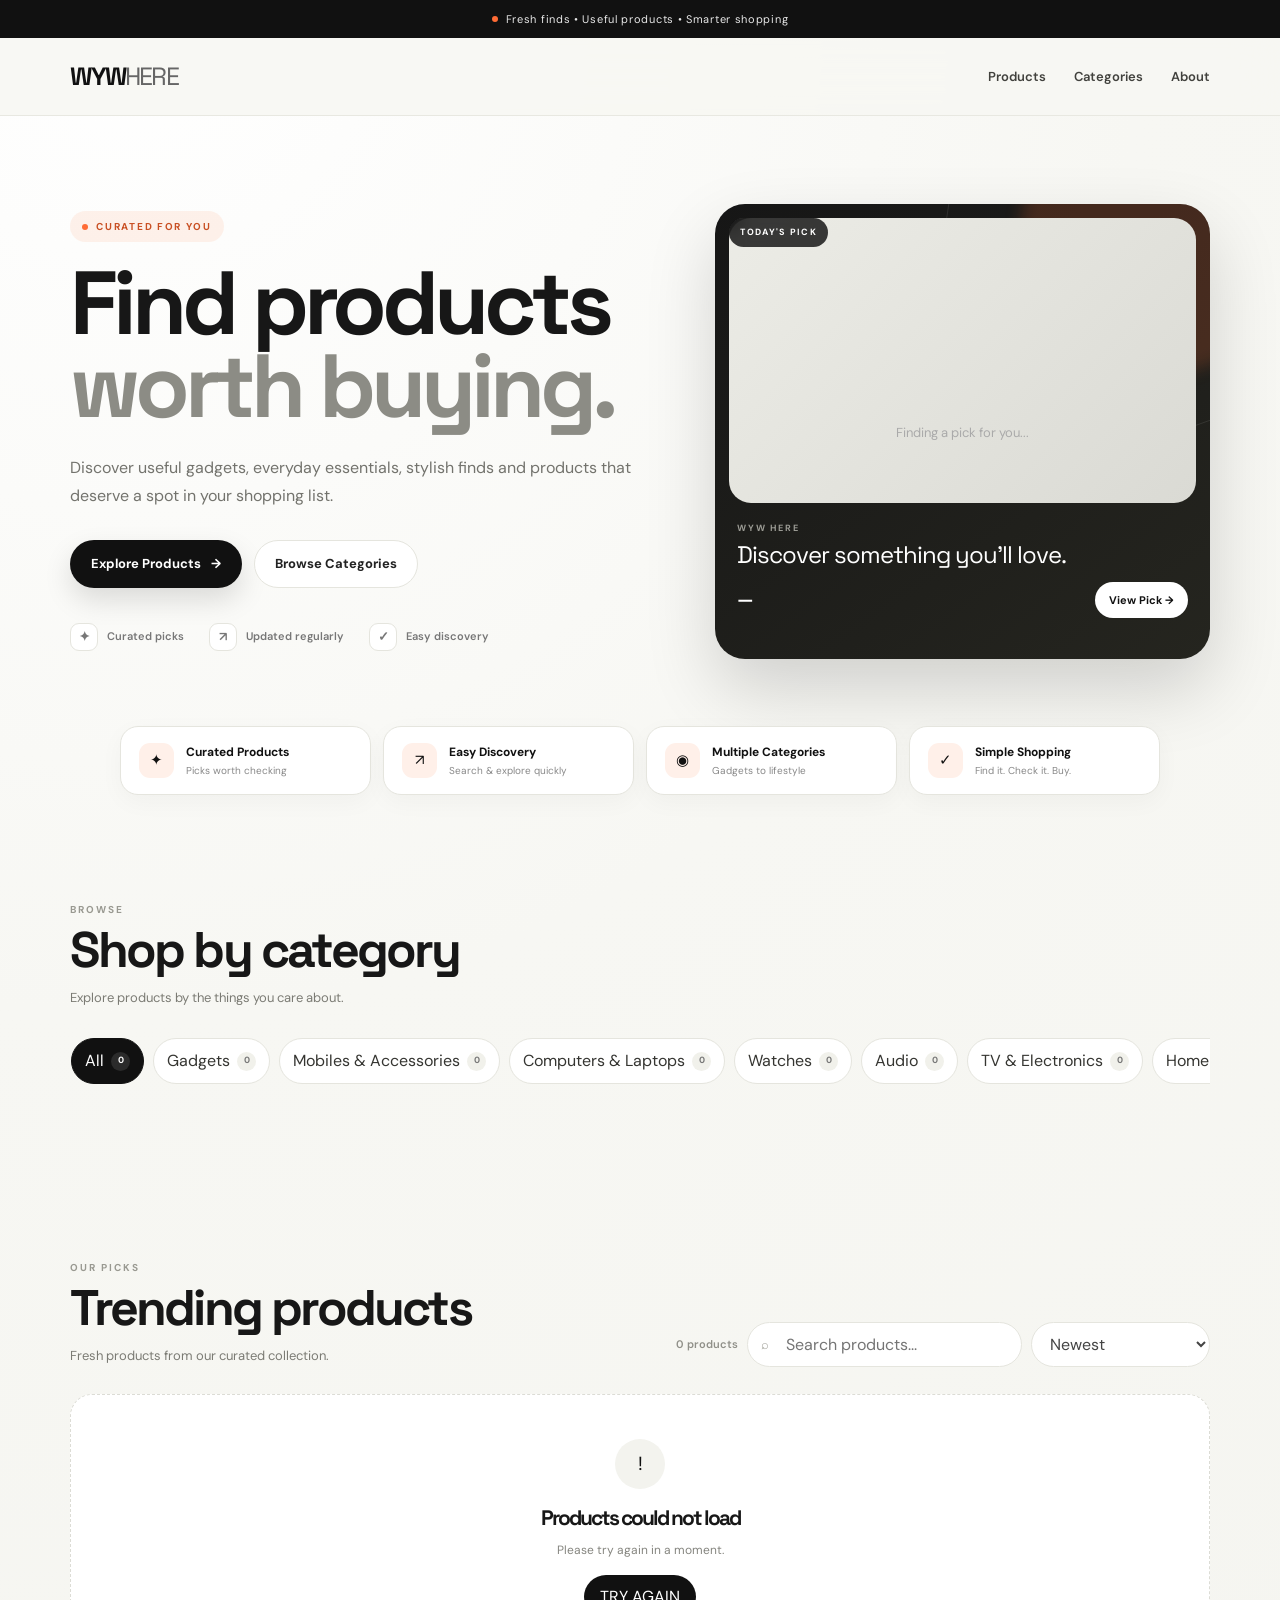
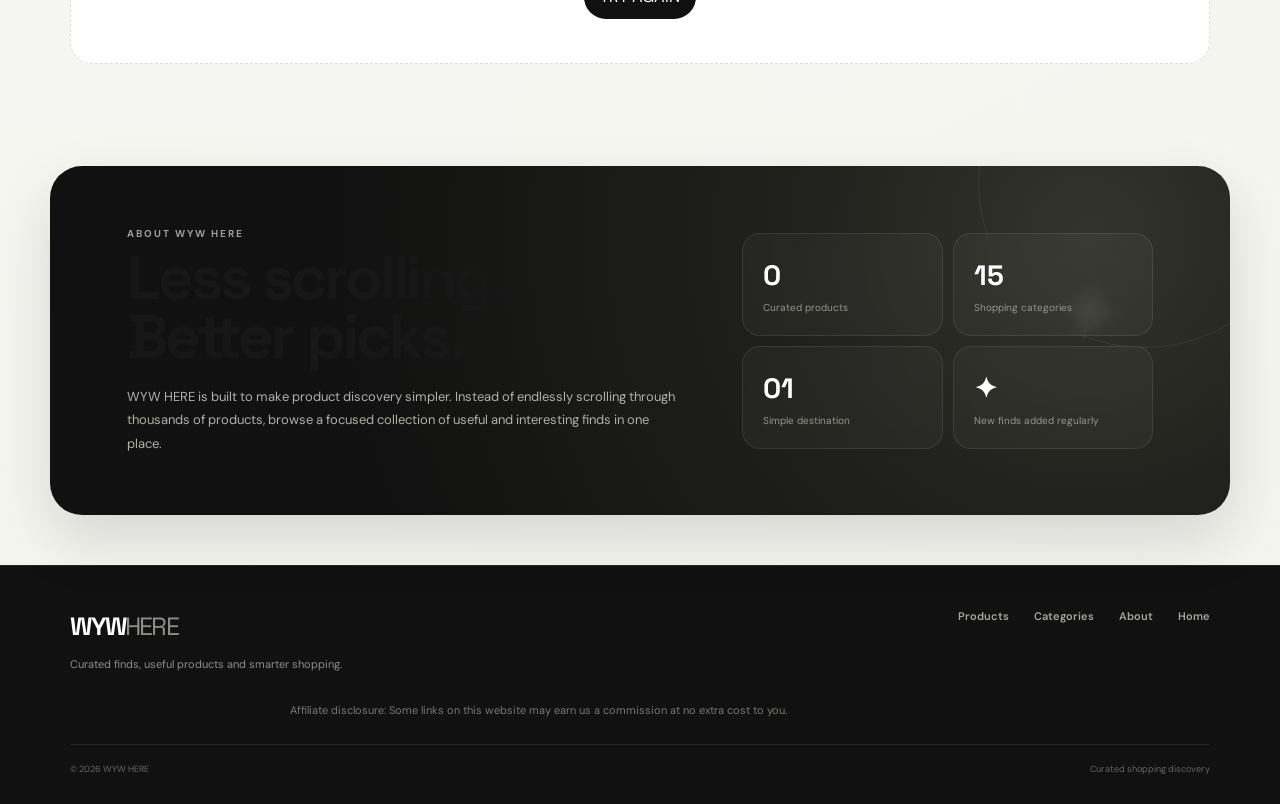
==== commit a7b78985: "Add Google site verification meta tag" ====
--- a/index.html
+++ b/index.html
@@ -4,7 +4,7 @@
 <head>
 
   <meta charset="UTF-8">
-
+<meta name="google-site-verification" content="dD69xPEGR4wskjhWyHcuplGsPVYr0sPqsB_CzEmuBCI" />
   <meta
     name="viewport"
     content="width=device-width, initial-scale=1.0"
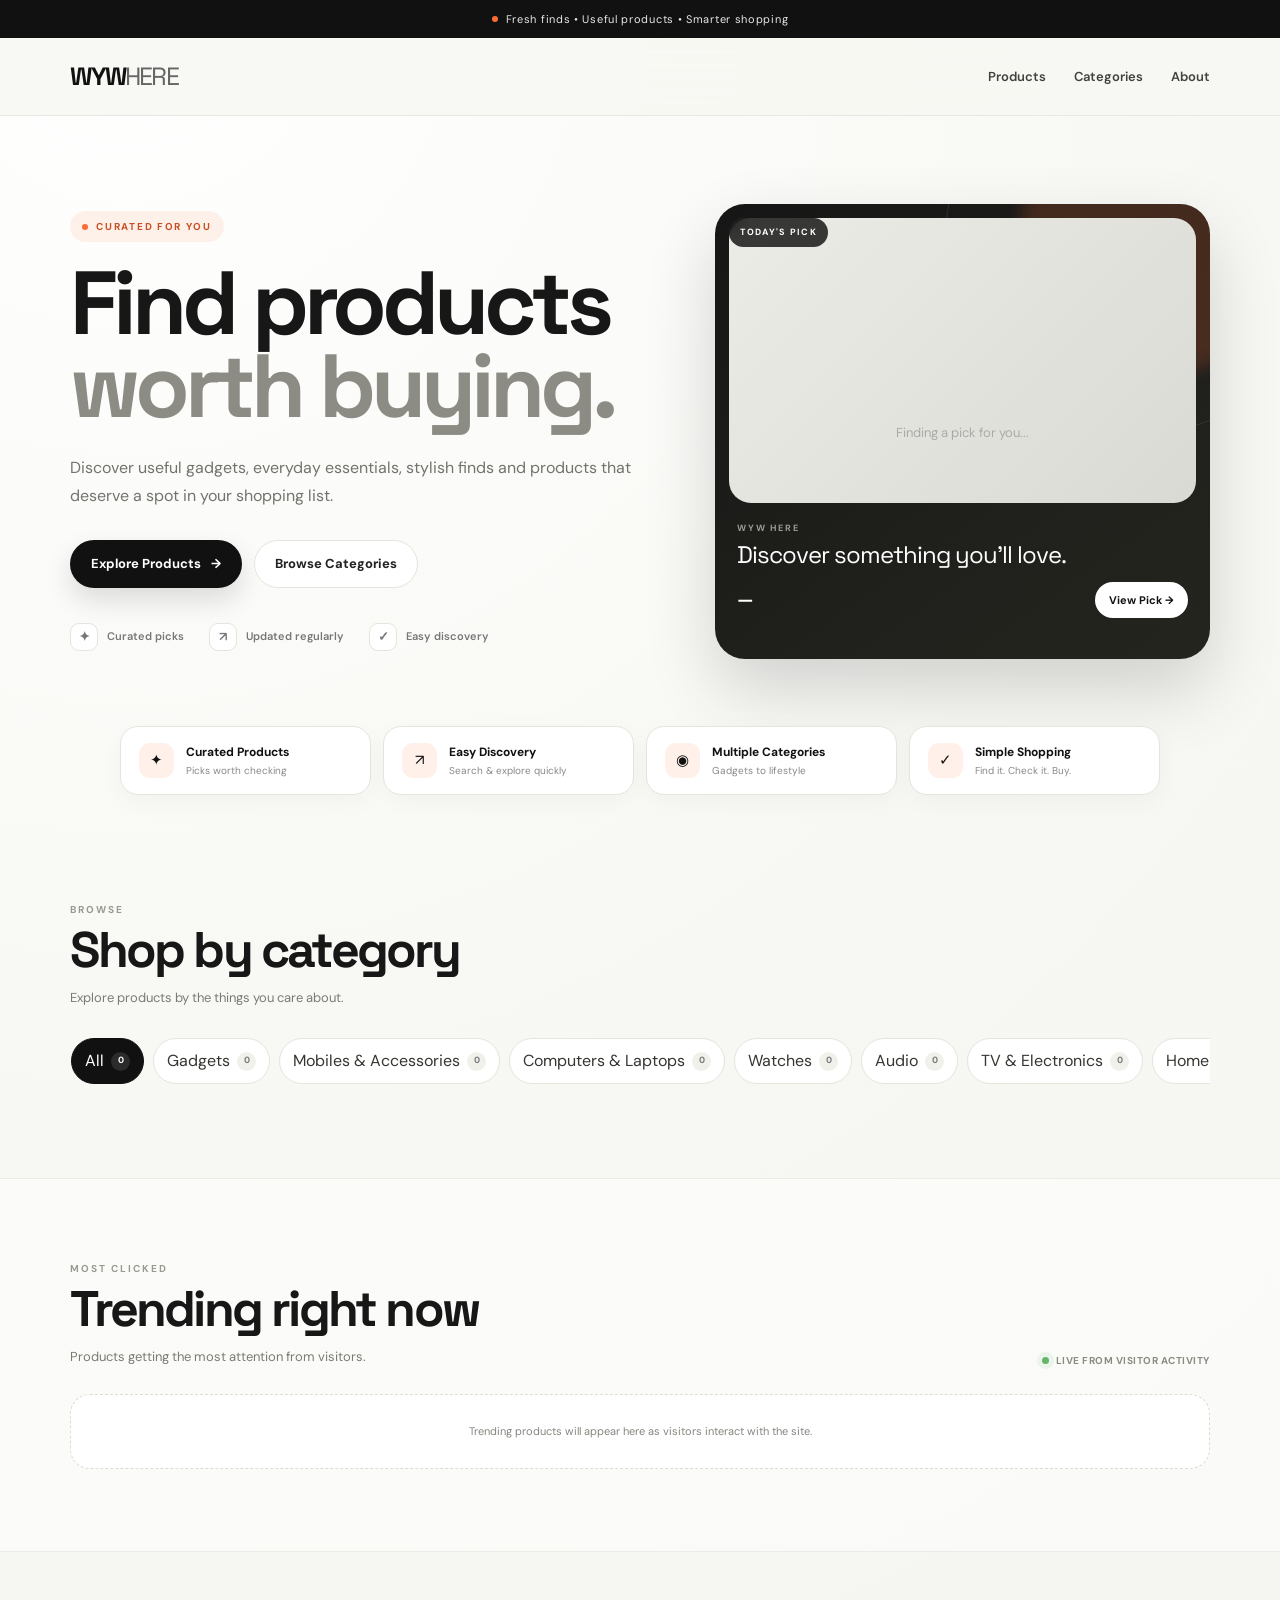
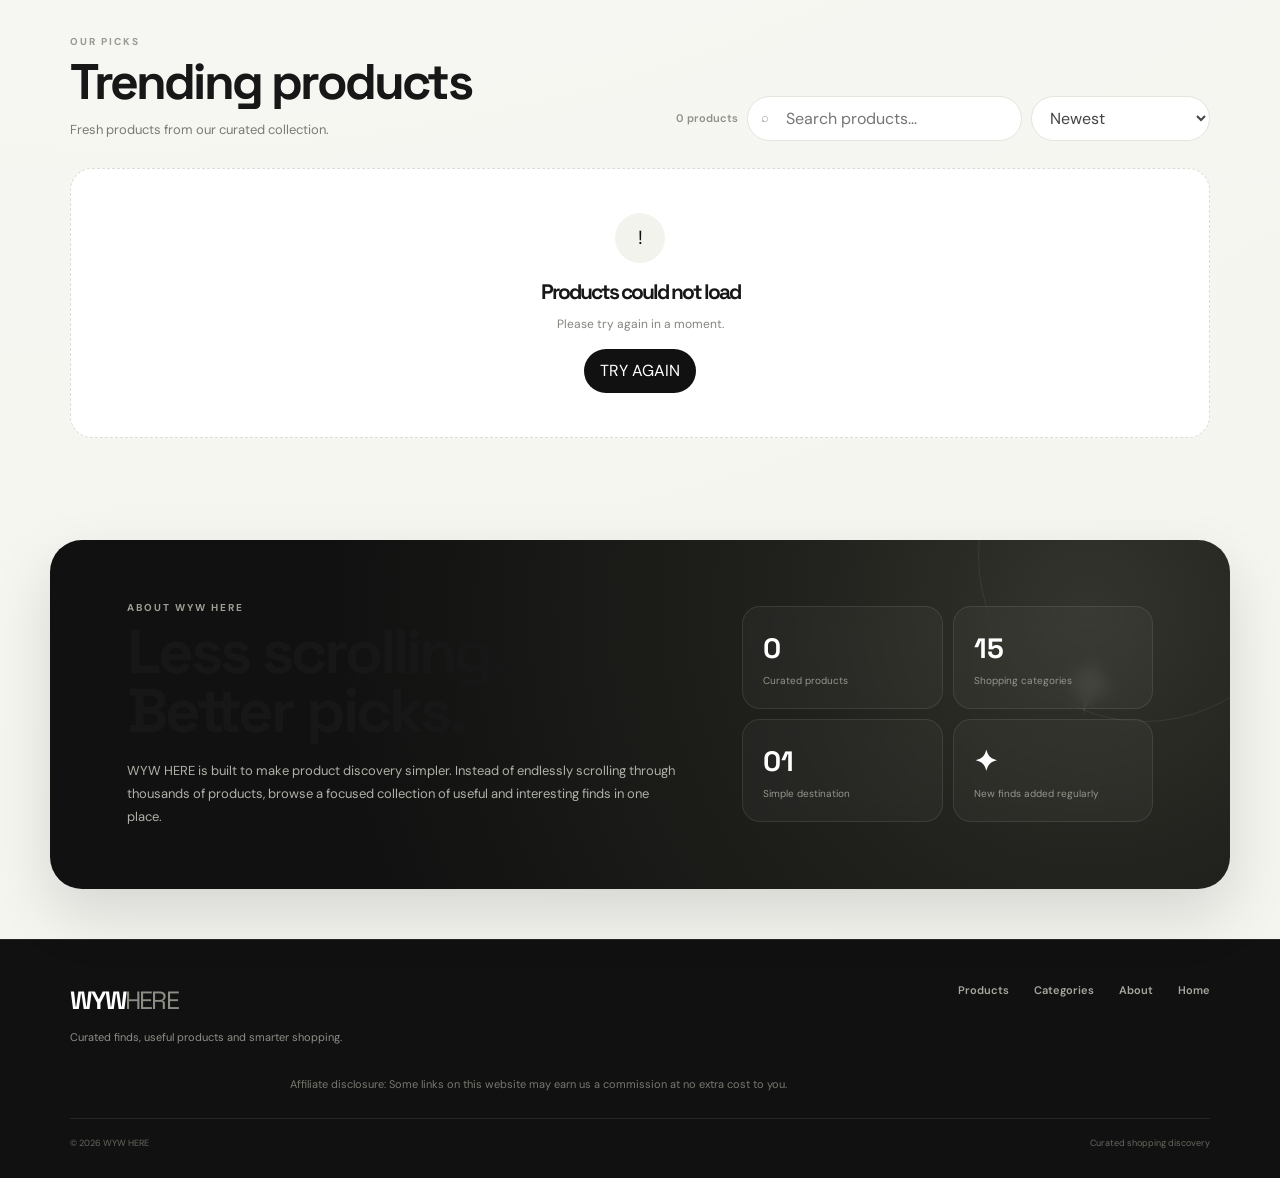
==== commit 7c6abb80: "Implement trending products section in index.html Added styles and script for trending products sect" ====
--- a/index.html
+++ b/index.html
@@ -2499,6 +2499,93 @@
 
     }
 
+
+
+
+    /* =====================================================
+       TRENDING PRODUCTS
+    ====================================================== */
+
+    .trending-section-v2{
+      background:rgba(255,255,255,.45);
+      border-top:1px solid rgba(229,229,222,.65);
+      border-bottom:1px solid rgba(229,229,222,.65);
+    }
+
+    .trending-head-v2{
+      display:flex;
+      align-items:flex-end;
+      justify-content:space-between;
+      gap:20px;
+      margin-bottom:26px;
+    }
+
+    .trending-live-v2{
+      display:inline-flex;
+      align-items:center;
+      gap:7px;
+      color:#8b8b83;
+      font-size:10px;
+      font-weight:700;
+      letter-spacing:.5px;
+      white-space:nowrap;
+    }
+
+    .trending-live-dot-v2{
+      width:7px;
+      height:7px;
+      background:#64b56a;
+      border-radius:50%;
+      box-shadow:0 0 0 5px rgba(100,181,106,.10);
+      animation:pulseDot 1.7s infinite;
+    }
+
+    .trending-rank-v2{
+      position:absolute;
+      left:13px;
+      bottom:13px;
+      z-index:4;
+      min-width:28px;
+      height:28px;
+      padding:0 8px;
+      border-radius:9px;
+      display:flex;
+      align-items:center;
+      justify-content:center;
+      background:rgba(17,17,17,.86);
+      color:#fff;
+      font-size:10px;
+      font-weight:700;
+      backdrop-filter:blur(8px);
+    }
+
+    .trending-clicks-v2{
+      display:inline-flex;
+      align-items:center;
+      gap:5px;
+      margin-top:9px;
+      color:#9a9a92;
+      font-size:9px;
+      font-weight:600;
+    }
+
+    .trending-empty-v2{
+      grid-column:1 / -1;
+      padding:28px 20px;
+      border:1px dashed #dcdcd5;
+      border-radius:20px;
+      background:#fff;
+      color:#85857f;
+      text-align:center;
+      font-size:11px;
+    }
+
+    @media(max-width:760px){
+      .trending-head-v2{
+        align-items:flex-start;
+        flex-direction:column;
+      }
+    }
 
     /* =====================================================
        RESPONSIVE
@@ -3543,6 +3630,56 @@
 
 
 
+
+
+    <!-- ===================================================
+         TRENDING PRODUCTS
+    ==================================================== -->
+
+    <section
+      id="trending"
+      class="section-v2 trending-section-v2"
+    >
+
+      <div class="trending-head-v2 reveal-v2">
+
+        <div>
+
+          <div class="section-label-v2">
+            Most Clicked
+          </div>
+
+          <h2 class="section-title-v2">
+            Trending right now
+          </h2>
+
+          <p class="section-sub-v2">
+            Products getting the most attention from visitors.
+          </p>
+
+        </div>
+
+        <div class="trending-live-v2">
+          <span class="trending-live-dot-v2"></span>
+          LIVE FROM VISITOR ACTIVITY
+        </div>
+
+      </div>
+
+      <div
+        id="trendingGrid"
+        class="product-grid-v2"
+      >
+
+        <div class="trending-empty-v2">
+          Loading trending products...
+        </div>
+
+      </div>
+
+    </section>
+
+
     <!-- ===================================================
          PRODUCTS
     ==================================================== -->
@@ -3830,6 +3967,308 @@
 
   <script src="script.js"></script>
 
+  <script>
+
+    /* =====================================================
+       TRENDING PRODUCTS
+       Uses real affiliate_clicks data.
+       Falls back to newest products when there is no
+       click history yet.
+    ===================================================== */
+
+    (async function loadTrendingProducts(){
+
+      const trendingGrid =
+        document.getElementById("trendingGrid");
+
+      if(!trendingGrid){
+        return;
+      }
+
+      try{
+
+        const [productsResponse, clicksResponse] =
+          await Promise.all([
+
+            fetch(
+              `${SUPABASE_URL}/rest/v1/products?select=id,name,category,price,image_url,description,affiliate_link&order=id.desc&limit=100`,
+              {
+                headers:{
+                  "apikey": SUPABASE_KEY,
+                  "Authorization": `Bearer ${SUPABASE_KEY}`
+                },
+                cache:"no-store"
+              }
+            ),
+
+            fetch(
+              `${SUPABASE_URL}/rest/v1/affiliate_clicks?select=product_id,product_name,clicked_at&order=clicked_at.desc&limit=5000`,
+              {
+                headers:{
+                  "apikey": SUPABASE_KEY,
+                  "Authorization": `Bearer ${SUPABASE_KEY}`
+                },
+                cache:"no-store"
+              }
+            )
+
+          ]);
+
+        if(!productsResponse.ok){
+          throw new Error("Could not load products");
+        }
+
+        const productRows = await productsResponse.json();
+        const clickRows = clicksResponse.ok
+          ? await clicksResponse.json()
+          : [];
+
+        const productsMap = new Map(
+          productRows.map(product => [String(product.id), product])
+        );
+
+        const clickStats = new Map();
+
+        clickRows.forEach(click => {
+
+          const key = String(click.product_id || "");
+
+          if(!key){
+            return;
+          }
+
+          const current = clickStats.get(key) || 0;
+          clickStats.set(key, current + 1);
+
+        });
+
+        let trending = productRows
+          .map(product => ({
+            ...product,
+            clickCount: clickStats.get(String(product.id)) || 0
+          }))
+          .filter(product => product.image_url);
+
+        const hasClicks = trending.some(product => product.clickCount > 0);
+
+        if(hasClicks){
+
+          trending.sort((a,b) => {
+            if(b.clickCount !== a.clickCount){
+              return b.clickCount - a.clickCount;
+            }
+            return Number(b.id) - Number(a.id);
+          });
+
+        }else{
+
+          trending.sort((a,b) =>
+            Number(b.id) - Number(a.id)
+          );
+
+        }
+
+        trending = trending.slice(0,4);
+
+        if(!trending.length){
+
+          trendingGrid.innerHTML = `
+            <div class="trending-empty-v2">
+              Add products to start building your trending collection.
+            </div>
+          `;
+
+          return;
+        }
+
+        trendingGrid.innerHTML = trending.map((product,index) => `
+
+          <article class="product-card-v2 revealed">
+
+            <div
+              class="product-image-v2"
+              data-trending-detail="${product.id}"
+            >
+
+              <div class="product-badges-v2">
+
+                <span class="badge-new-v2">
+                  #${index + 1} TRENDING
+                </span>
+
+                <span class="badge-cat-v2">
+                  ${escapeHtml(product.category || "Product")}
+                </span>
+
+              </div>
+
+              ${
+                product.image_url
+                  ? `
+                    <img
+                      src="${escapeHtml(product.image_url)}"
+                      alt="${escapeHtml(product.name)}"
+                      loading="lazy"
+                      onerror="this.style.display='none';"
+                    >
+                  `
+                  : `
+                    <div style="width:100%;height:100%;display:flex;align-items:center;justify-content:center;color:#aaa;font-size:32px;">✦</div>
+                  `
+              }
+
+              <span class="trending-rank-v2">
+                ${index + 1}
+              </span>
+
+              <div class="product-shine-v2"></div>
+
+            </div>
+
+            <div class="product-info-v2">
+
+              <div class="product-name-v2">
+                ${escapeHtml(product.name)}
+              </div>
+
+              <div class="product-description-v2">
+                ${escapeHtml(product.description || "A useful find worth checking out.")}
+              </div>
+
+              <div class="trending-clicks-v2">
+                ↗ ${product.clickCount} visitor click${product.clickCount === 1 ? "" : "s"}
+              </div>
+
+              <div class="product-bottom-v2">
+
+                <div class="product-price-v2">
+                  ${formatPrice(product.price)}
+                </div>
+
+                <div class="product-actions-v2">
+
+                  <button
+                    class="details-btn-v2"
+                    type="button"
+                    data-trending-detail="${product.id}"
+                    aria-label="View product"
+                  >
+                    →
+                  </button>
+
+                  <button
+                    class="buy-btn-v2"
+                    type="button"
+                    data-trending-buy="${product.id}"
+                  >
+                    Buy Now
+                  </button>
+
+                </div>
+
+              </div>
+
+            </div>
+
+          </article>
+
+        `).join("");
+
+        trendingGrid
+          .querySelectorAll("[data-trending-detail]")
+          .forEach(element => {
+
+            element.addEventListener("click", event => {
+
+              event.stopPropagation();
+
+              const productId = element.dataset.trendingDetail;
+
+              window.location.href =
+                `product.html?id=${encodeURIComponent(productId)}`;
+
+            });
+
+          });
+
+        trendingGrid
+          .querySelectorAll("[data-trending-buy]")
+          .forEach(button => {
+
+            button.addEventListener("click", async event => {
+
+              event.stopPropagation();
+
+              const productId = button.dataset.trendingBuy;
+              const product = productsMap.get(String(productId));
+
+              if(!product || !product.affiliate_link){
+
+                window.location.href =
+                  `product.html?id=${encodeURIComponent(productId)}`;
+
+                return;
+              }
+
+              button.disabled = true;
+              button.textContent = "Opening...";
+
+              try{
+
+                await fetch(
+                  `${SUPABASE_URL}/rest/v1/affiliate_clicks`,
+                  {
+                    method:"POST",
+                    headers:{
+                      "apikey": SUPABASE_KEY,
+                      "Authorization": `Bearer ${SUPABASE_KEY}`,
+                      "Content-Type":"application/json",
+                      "Prefer":"return=minimal"
+                    },
+                    body:JSON.stringify({
+                      product_id: product.id,
+                      product_name: product.name
+                    }),
+                    keepalive:true
+                  }
+                );
+
+              }catch(error){
+                console.error("Trending click tracking failed", error);
+              }
+
+              window.open(
+                product.affiliate_link,
+                "_blank",
+                "noopener,noreferrer"
+              );
+
+              button.disabled = false;
+              button.textContent = "Buy Now";
+
+            });
+
+          });
+
+      }catch(error){
+
+        console.error(
+          "Trending products error:",
+          error
+        );
+
+        trendingGrid.innerHTML = `
+          <div class="trending-empty-v2">
+            Trending products will appear here as visitors interact with the site.
+          </div>
+        `;
+
+      }
+
+    })();
+
+  </script>
+
 </body>
 
 </html>
